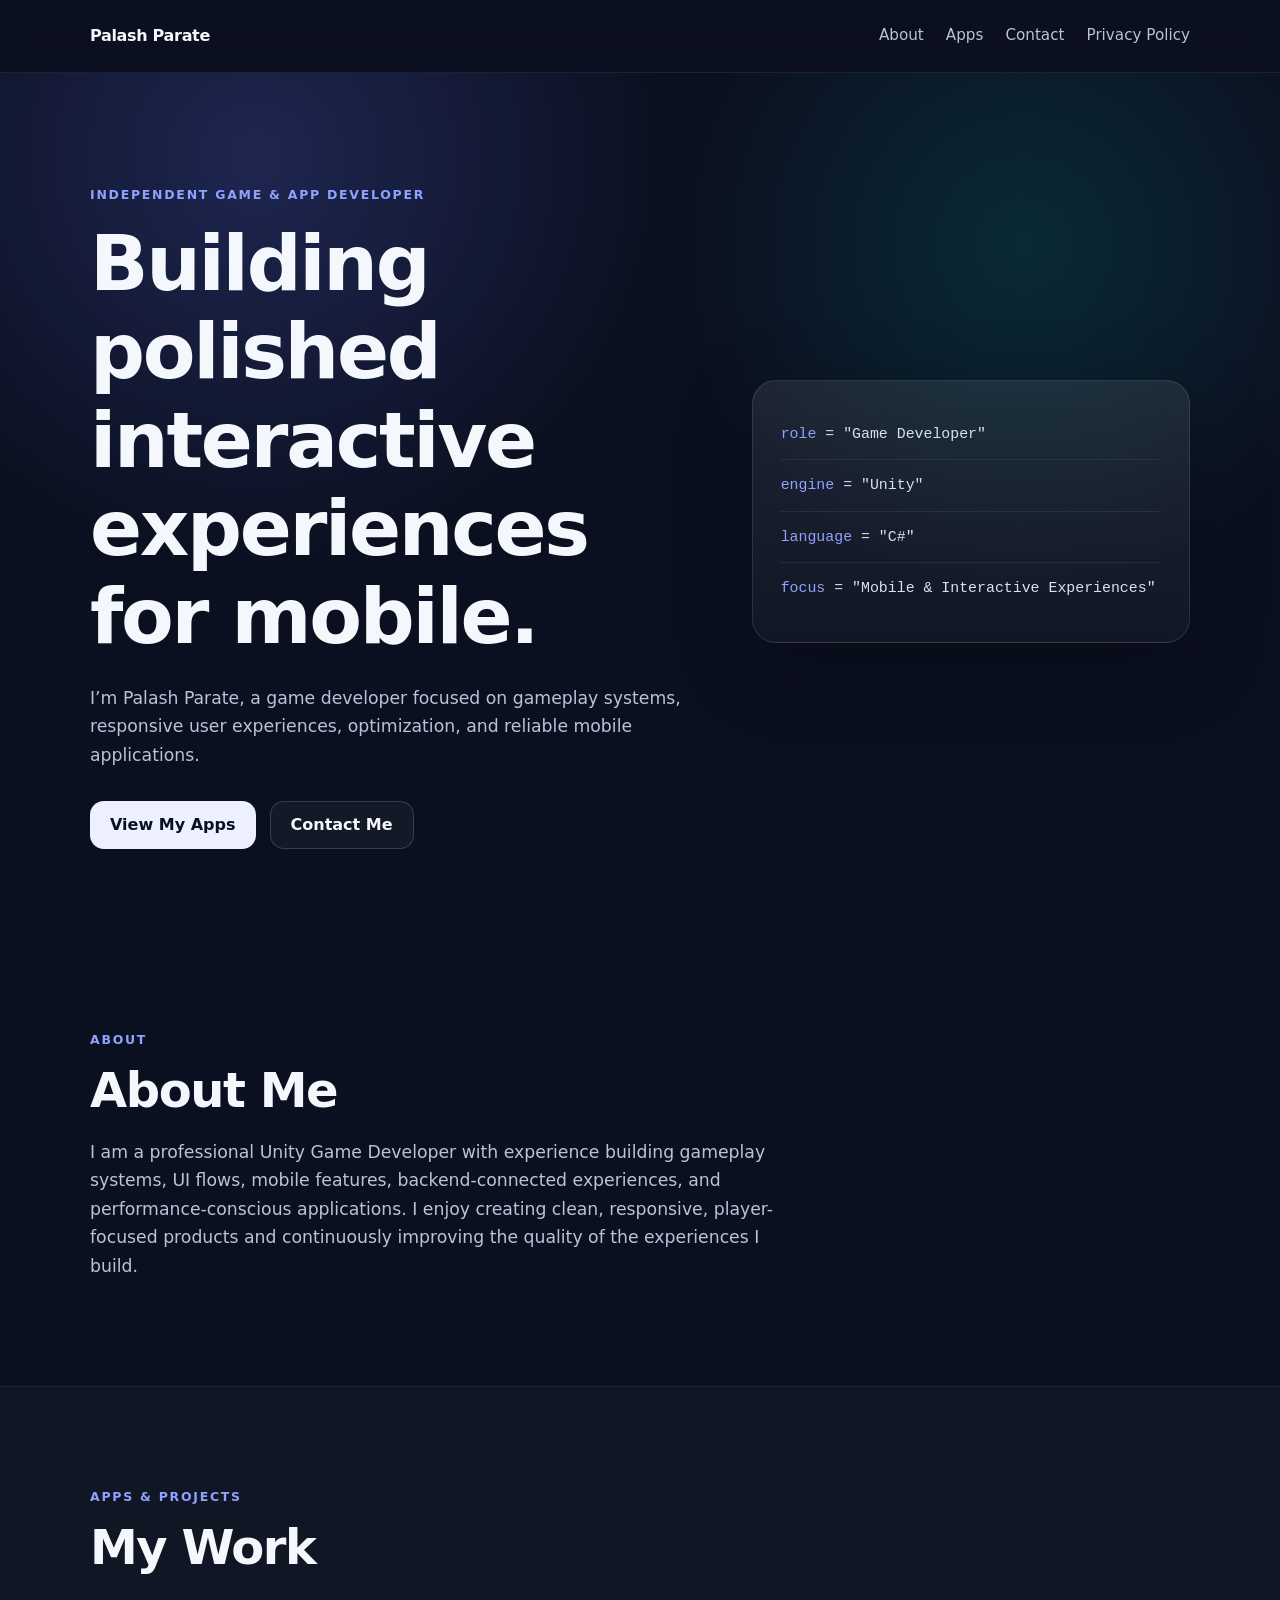
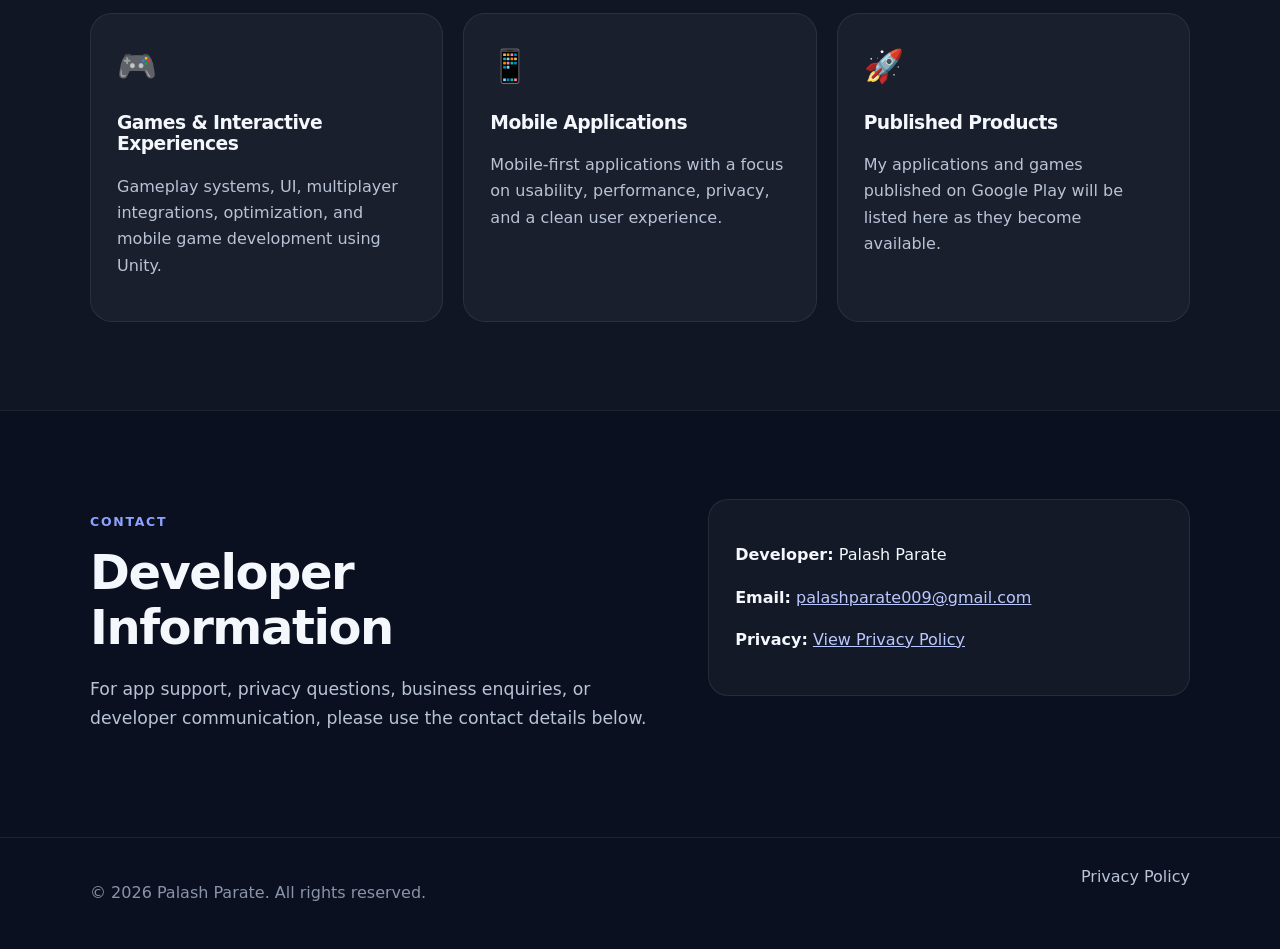
==== index.html @ cd2e8cdc "Update index.html" ====
<!DOCTYPE html>
<html lang="en">
<head>
  <meta charset="UTF-8" />
  <meta name="viewport" content="width=device-width, initial-scale=1.0" />

  <meta
    name="description"
    content="Palash Parate - Independent Game & App Developer."
  />

  <title>Palash Parate | Game & App Developer</title>

  <link rel="stylesheet" href="style.css" />
</head>

<body>

  <!-- =========================
       HEADER / NAVIGATION
  ========================== -->
  <header class="site-header">
    <div class="container nav-wrap">

      <a class="brand" href="#home">Palash Parate</a>

      <nav class="nav">
        <a href="#about">About</a>
        <a href="#apps">Apps</a>
        <a href="#contact">Contact</a>
        <a href="privacy-policy.html">Privacy Policy</a>
      </nav>

    </div>
  </header>


  <main>

    <!-- =========================
         HERO SECTION
    ========================== -->
    <section id="home" class="hero">
      <div class="container hero-grid">

        <div>

          <p class="eyebrow">
            INDEPENDENT GAME & APP DEVELOPER
          </p>

          <h1>
            Building polished interactive experiences for mobile.
          </h1>

          <p class="hero-copy">
            I’m Palash Parate, a game developer focused on gameplay systems,
            responsive user experiences, optimization, and reliable mobile
            applications.
          </p>

          <div class="hero-actions">

            <a class="btn primary" href="#apps">
              View My Apps
            </a>

            <a class="btn secondary" href="#contact">
              Contact Me
            </a>

          </div>

        </div>


        <!-- Developer Information Card -->
        <div class="hero-card">

          <div class="code-line">
            <span>role</span> = "Game Developer"
          </div>

          <div class="code-line">
            <span>engine</span> = "Unity"
          </div>

          <div class="code-line">
            <span>language</span> = "C#"
          </div>

          <div class="code-line">
            <span>focus</span> = "Mobile & Interactive Experiences"
          </div>

        </div>

      </div>
    </section>


    <!-- =========================
         ABOUT SECTION
    ========================== -->
    <section id="about" class="section">

      <div class="container">

        <p class="section-label">
          ABOUT
        </p>

        <h2>About Me</h2>

        <p class="section-copy">
          I am a professional Unity Game Developer with experience building
          gameplay systems, UI flows, mobile features, backend-connected
          experiences, and performance-conscious applications.
          I enjoy creating clean, responsive, player-focused products
          and continuously improving the quality of the experiences I build.
        </p>

      </div>

    </section>


    <!-- =========================
         APPS & PROJECTS SECTION
    ========================== -->
    <section id="apps" class="section alt">

      <div class="container">

        <p class="section-label">
          APPS & PROJECTS
        </p>

        <h2>My Work</h2>


        <div class="cards">

          <!-- Game Development -->
          <article class="card">

            <div class="app-icon">🎮</div>

            <h3>
              Games & Interactive Experiences
            </h3>

            <p>
              Gameplay systems, UI, multiplayer integrations,
              optimization, and mobile game development using Unity.
            </p>

          </article>


          <!-- Mobile Apps -->
          <article class="card">

            <div class="app-icon">📱</div>

            <h3>
              Mobile Applications
            </h3>

            <p>
              Mobile-first applications with a focus on usability,
              performance, privacy, and a clean user experience.
            </p>

          </article>


          <!-- Published Products -->
          <article class="card">

            <div class="app-icon">🚀</div>

            <h3>
              Published Products
            </h3>

            <p>
              My applications and games published on Google Play
              will be listed here as they become available.
            </p>

          </article>

        </div>

      </div>

    </section>


    <!-- =========================
         CONTACT SECTION
    ========================== -->
    <section id="contact" class="section">

      <div class="container contact-box">

        <div>

          <p class="section-label">
            CONTACT
          </p>

          <h2>
            Developer Information
          </h2>

          <p class="section-copy">
            For app support, privacy questions, business enquiries,
            or developer communication, please use the contact
            details below.
          </p>

        </div>


        <div class="contact-details">

          <p>
            <strong>Developer:</strong>
            Palash Parate
          </p>

          <p>
            <strong>Email:</strong>
            <a href="mailto:palashparate009@gmail.com">
              palashparate009@gmail.com
            </a>
          </p>

          <p>
            <strong>Privacy:</strong>
            <a href="privacy-policy.html">
              View Privacy Policy
            </a>
          </p>

        </div>

      </div>

    </section>

  </main>


  <!-- =========================
       FOOTER
  ========================== -->
  <footer class="footer">

    <div class="container footer-wrap">

      <p>
        © 2026 Palash Parate. All rights reserved.
      </p>

      <a href="privacy-policy.html">
        Privacy Policy
      </a>

    </div>

  </footer>

</body>
</html>
---- style.css ----
* {
  box-sizing: border-box;
}

html {
  scroll-behavior: smooth;
}

body {
  margin: 0;
  font-family: Inter, ui-sans-serif, system-ui, -apple-system, BlinkMacSystemFont, "Segoe UI", sans-serif;
  background: #0b1020;
  color: #f4f7fb;
  line-height: 1.65;
}

a {
  color: inherit;
}

.container {
  width: min(1100px, calc(100% - 40px));
  margin: 0 auto;
}

.site-header {
  position: sticky;
  top: 0;
  z-index: 20;
  backdrop-filter: blur(14px);
  background: rgba(11, 16, 32, 0.82);
  border-bottom: 1px solid rgba(255,255,255,0.08);
}

.nav-wrap {
  min-height: 72px;
  display: flex;
  align-items: center;
  justify-content: space-between;
  gap: 24px;
}

.brand {
  font-weight: 800;
  text-decoration: none;
  letter-spacing: -0.02em;
}

.nav {
  display: flex;
  gap: 22px;
  flex-wrap: wrap;
}

.nav a {
  text-decoration: none;
  color: #b9c3d6;
  font-size: 0.95rem;
}

.nav a:hover {
  color: white;
}

.hero {
  padding: 100px 0 80px;
  background:
    radial-gradient(circle at 20% 10%, rgba(98, 116, 255, 0.22), transparent 32%),
    radial-gradient(circle at 80% 20%, rgba(0, 214, 201, 0.13), transparent 28%);
}

.hero-grid {
  display: grid;
  grid-template-columns: 1.4fr 1fr;
  gap: 48px;
  align-items: center;
}

.eyebrow,
.section-label {
  color: #8ea2ff;
  font-size: 0.78rem;
  font-weight: 800;
  letter-spacing: 0.14em;
}

h1, h2, h3 {
  line-height: 1.15;
  letter-spacing: -0.03em;
}

h1 {
  font-size: clamp(2.6rem, 6vw, 5.3rem);
  margin: 14px 0 22px;
  max-width: 900px;
}

h2 {
  font-size: clamp(2rem, 4vw, 3rem);
  margin: 10px 0 20px;
}

.hero-copy,
.section-copy {
  color: #b9c3d6;
  font-size: 1.08rem;
  max-width: 720px;
}

.hero-actions {
  display: flex;
  gap: 14px;
  margin-top: 32px;
  flex-wrap: wrap;
}

.btn {
  display: inline-flex;
  align-items: center;
  justify-content: center;
  min-height: 48px;
  padding: 0 20px;
  border-radius: 14px;
  text-decoration: none;
  font-weight: 700;
}

.primary {
  background: #edf1ff;
  color: #0b1020;
}

.secondary {
  border: 1px solid rgba(255,255,255,0.16);
  background: rgba(255,255,255,0.04);
}

.hero-card {
  padding: 28px;
  border-radius: 24px;
  background: linear-gradient(180deg, rgba(255,255,255,0.08), rgba(255,255,255,0.03));
  border: 1px solid rgba(255,255,255,0.11);
  box-shadow: 0 24px 80px rgba(0,0,0,0.26);
}

.code-line {
  padding: 13px 0;
  color: #d8e0ef;
  border-bottom: 1px solid rgba(255,255,255,0.07);
  font-family: "SFMono-Regular", Consolas, monospace;
  font-size: 0.93rem;
}

.code-line:last-child {
  border-bottom: 0;
}

.code-line span {
  color: #8ea2ff;
}

.section {
  padding: 88px 0;
}

.alt {
  background: rgba(255,255,255,0.025);
  border-top: 1px solid rgba(255,255,255,0.06);
  border-bottom: 1px solid rgba(255,255,255,0.06);
}

.cards {
  margin-top: 38px;
  display: grid;
  grid-template-columns: repeat(3, 1fr);
  gap: 20px;
}

.card {
  padding: 26px;
  border-radius: 22px;
  background: rgba(255,255,255,0.04);
  border: 1px solid rgba(255,255,255,0.08);
}

.card p {
  color: #b9c3d6;
}

.app-icon {
  font-size: 2rem;
}

.contact-box {
  display: grid;
  grid-template-columns: 1.2fr 1fr;
  gap: 40px;
  align-items: start;
}

.contact-details {
  padding: 26px;
  background: rgba(255,255,255,0.04);
  border: 1px solid rgba(255,255,255,0.08);
  border-radius: 20px;
}

.contact-details a,
.policy-card a {
  color: #b9c8ff;
}

.footer {
  border-top: 1px solid rgba(255,255,255,0.08);
  padding: 26px 0;
  color: #8994a8;
}

.footer-wrap {
  display: flex;
  justify-content: space-between;
  gap: 20px;
  flex-wrap: wrap;
}

.footer a {
  color: #b9c3d6;
  text-decoration: none;
}

.policy-main {
  padding: 72px 0;
}

.policy-card {
  max-width: 860px;
  padding: 42px;
  background: rgba(255,255,255,0.035);
  border: 1px solid rgba(255,255,255,0.08);
  border-radius: 24px;
}

.policy-card h1 {
  font-size: clamp(2.4rem, 5vw, 4rem);
}

.policy-card h2 {
  margin-top: 34px;
  font-size: 1.45rem;
}

.policy-card p {
  color: #c0c9d8;
}

.muted {
  color: #8994a8 !important;
}

.policy-actions {
  margin-top: 34px;
}

@media (max-width: 800px) {
  .nav-wrap,
  .contact-box {
    display: block;
  }

  .brand {
    display: block;
    padding-top: 18px;
  }

  .nav {
    padding: 14px 0 18px;
    gap: 14px;
  }

  .hero {
    padding-top: 70px;
  }

  .hero-grid,
  .cards {
    grid-template-columns: 1fr;
  }

  h1 {
    font-size: 2.75rem;
  }

  .hero-card {
    margin-top: 10px;
  }

  .contact-details {
    margin-top: 24px;
  }

  .policy-card {
    padding: 26px;
  }
}
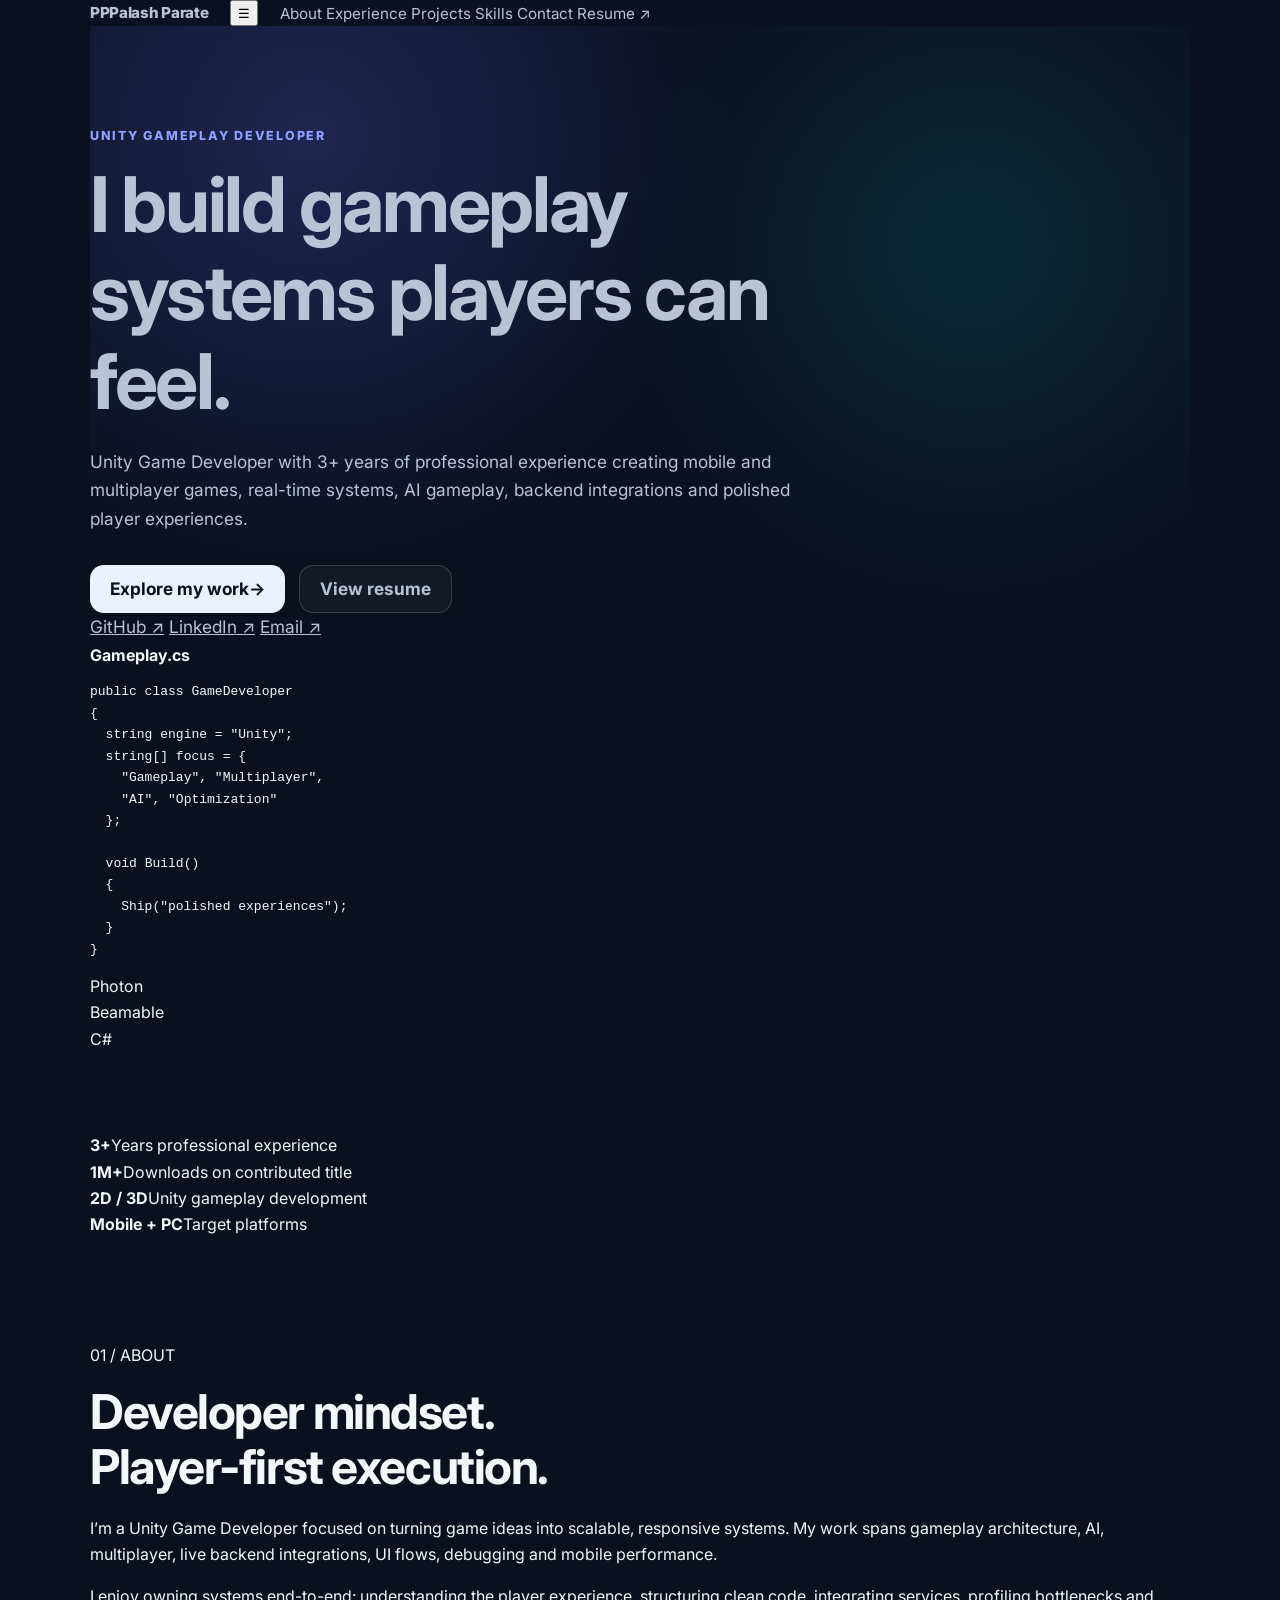
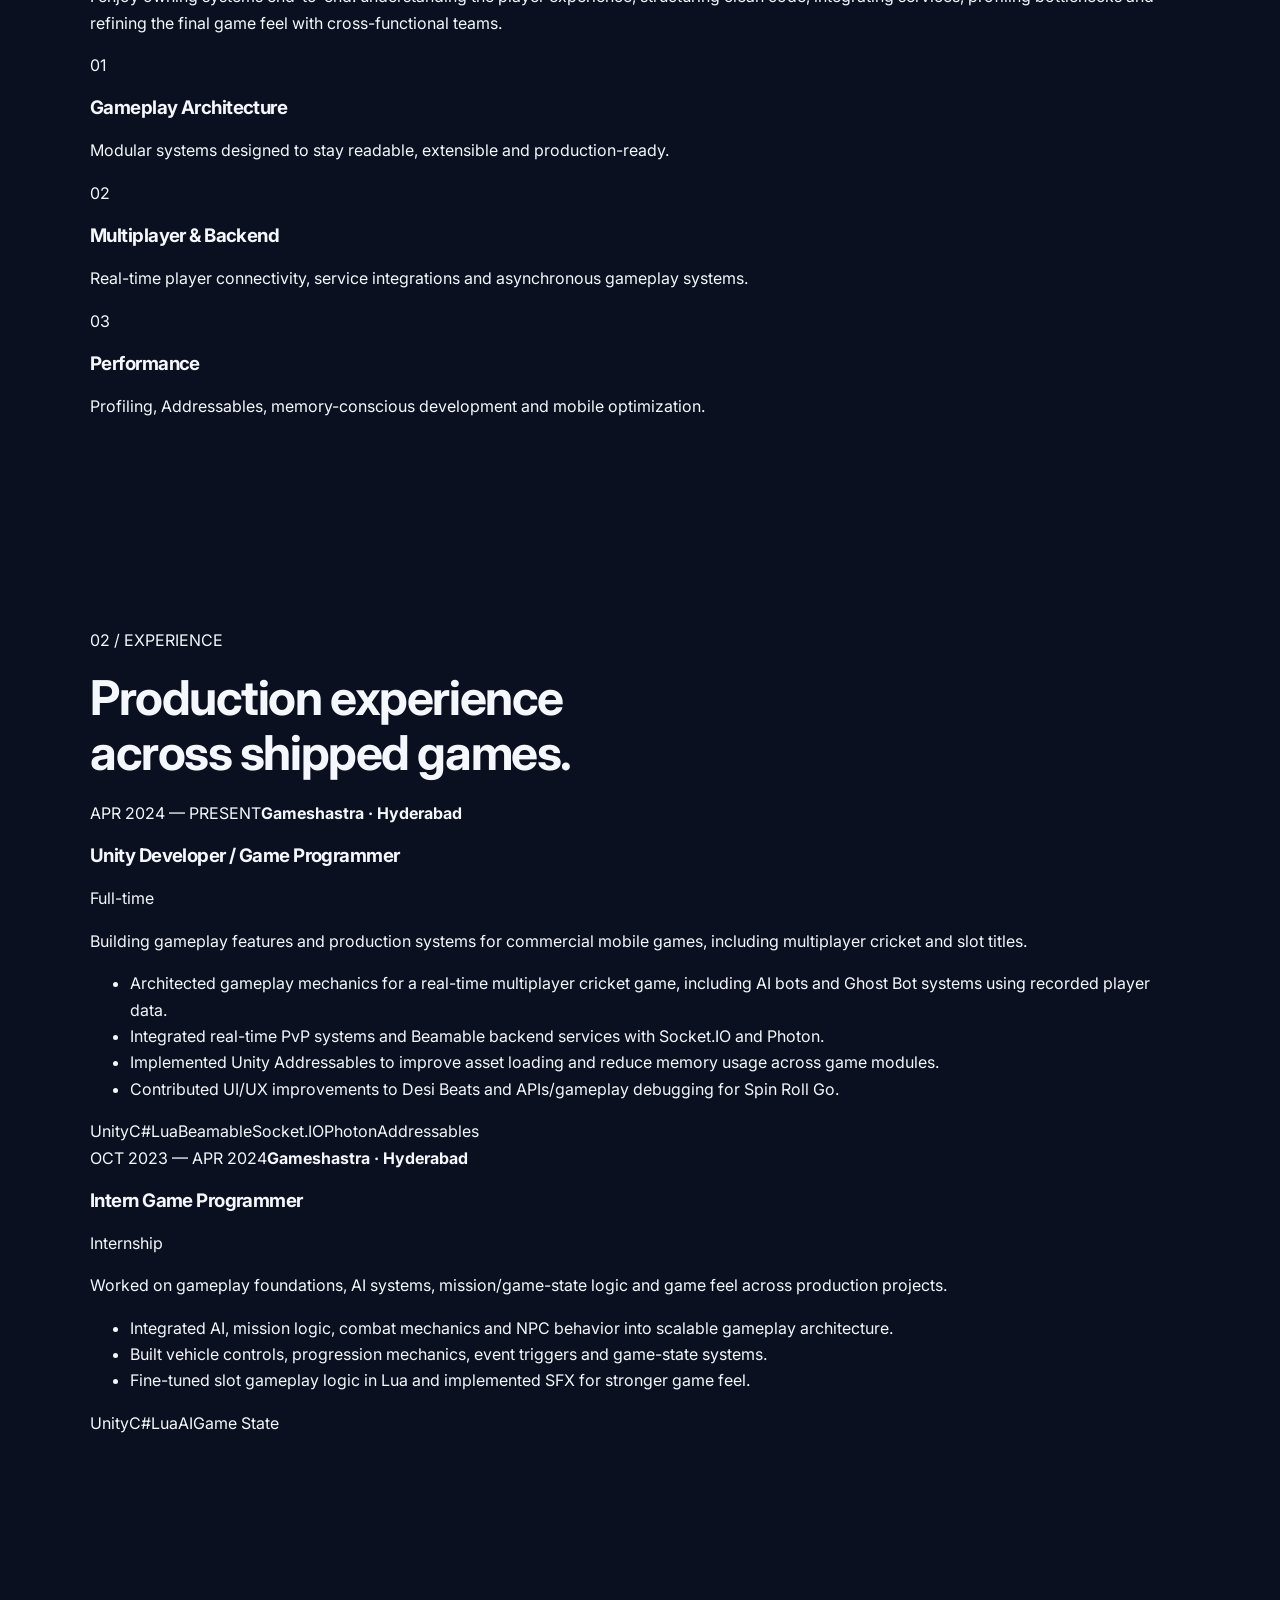
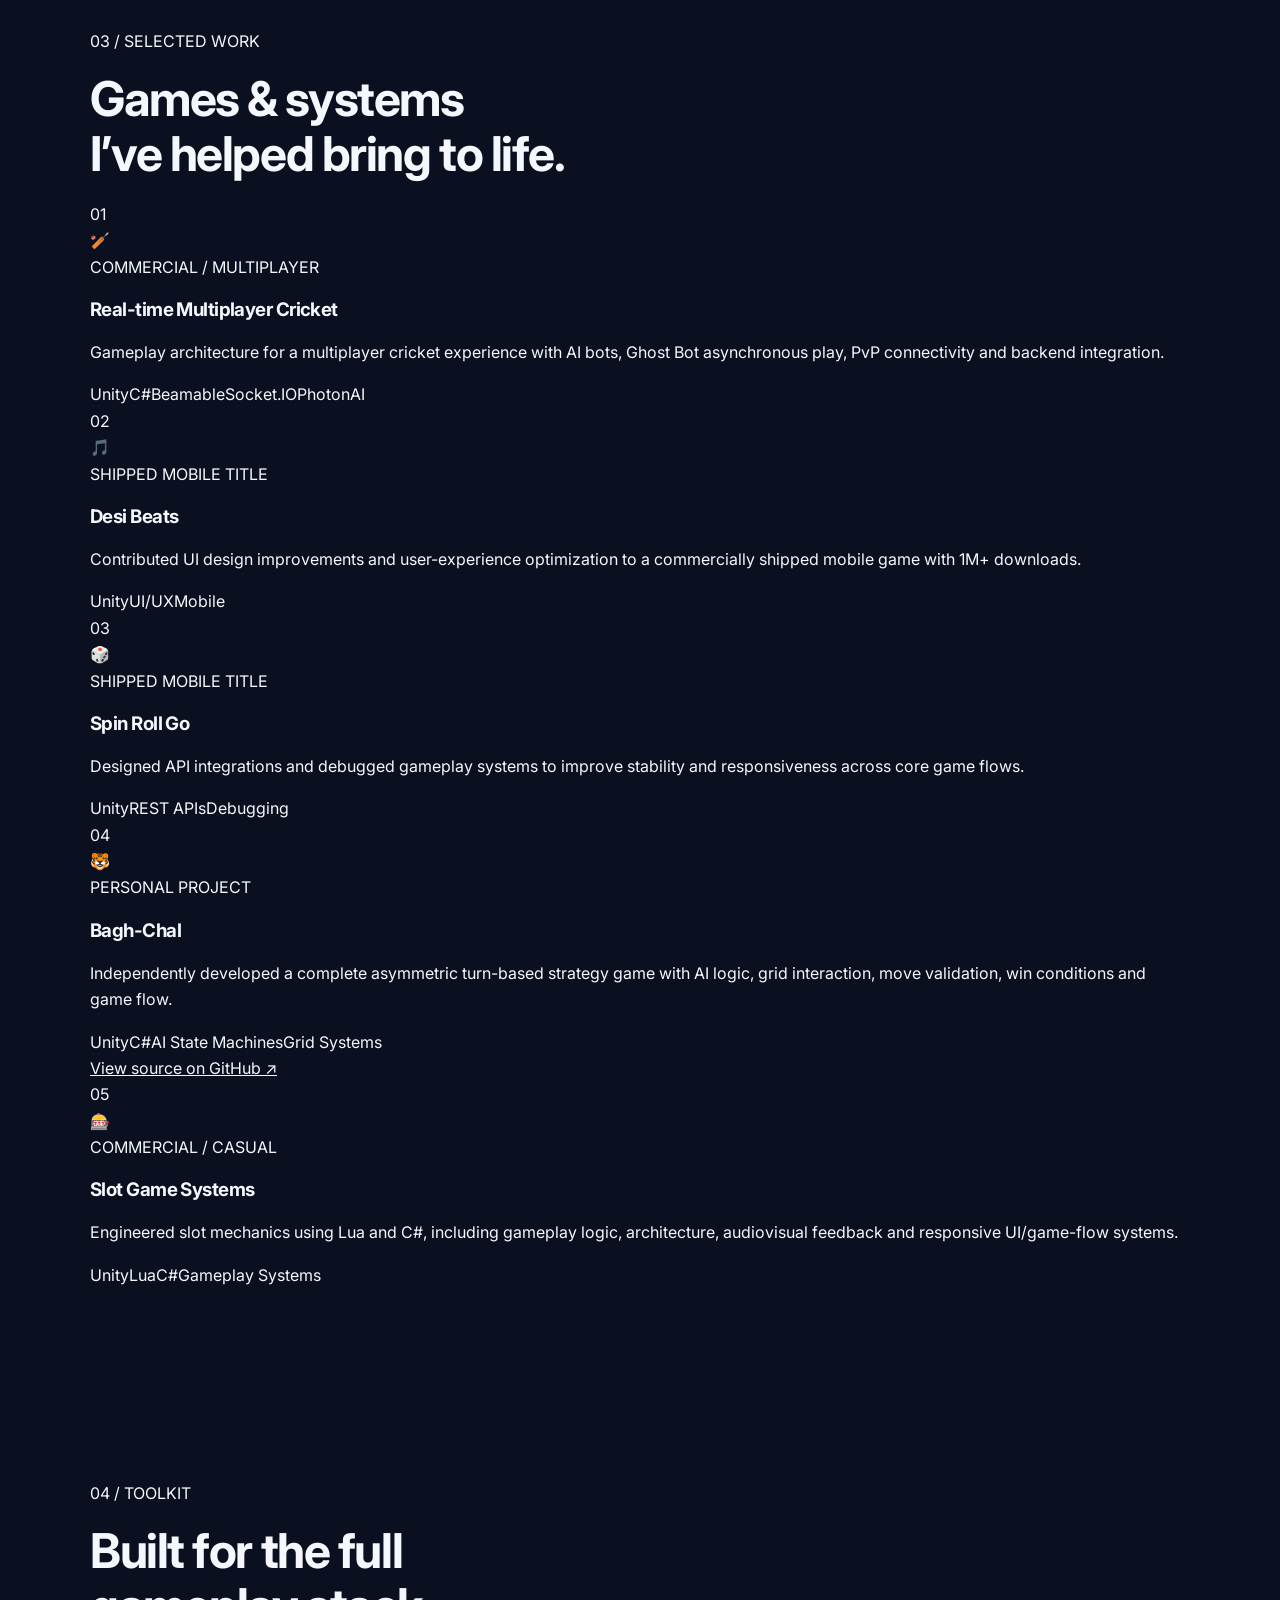
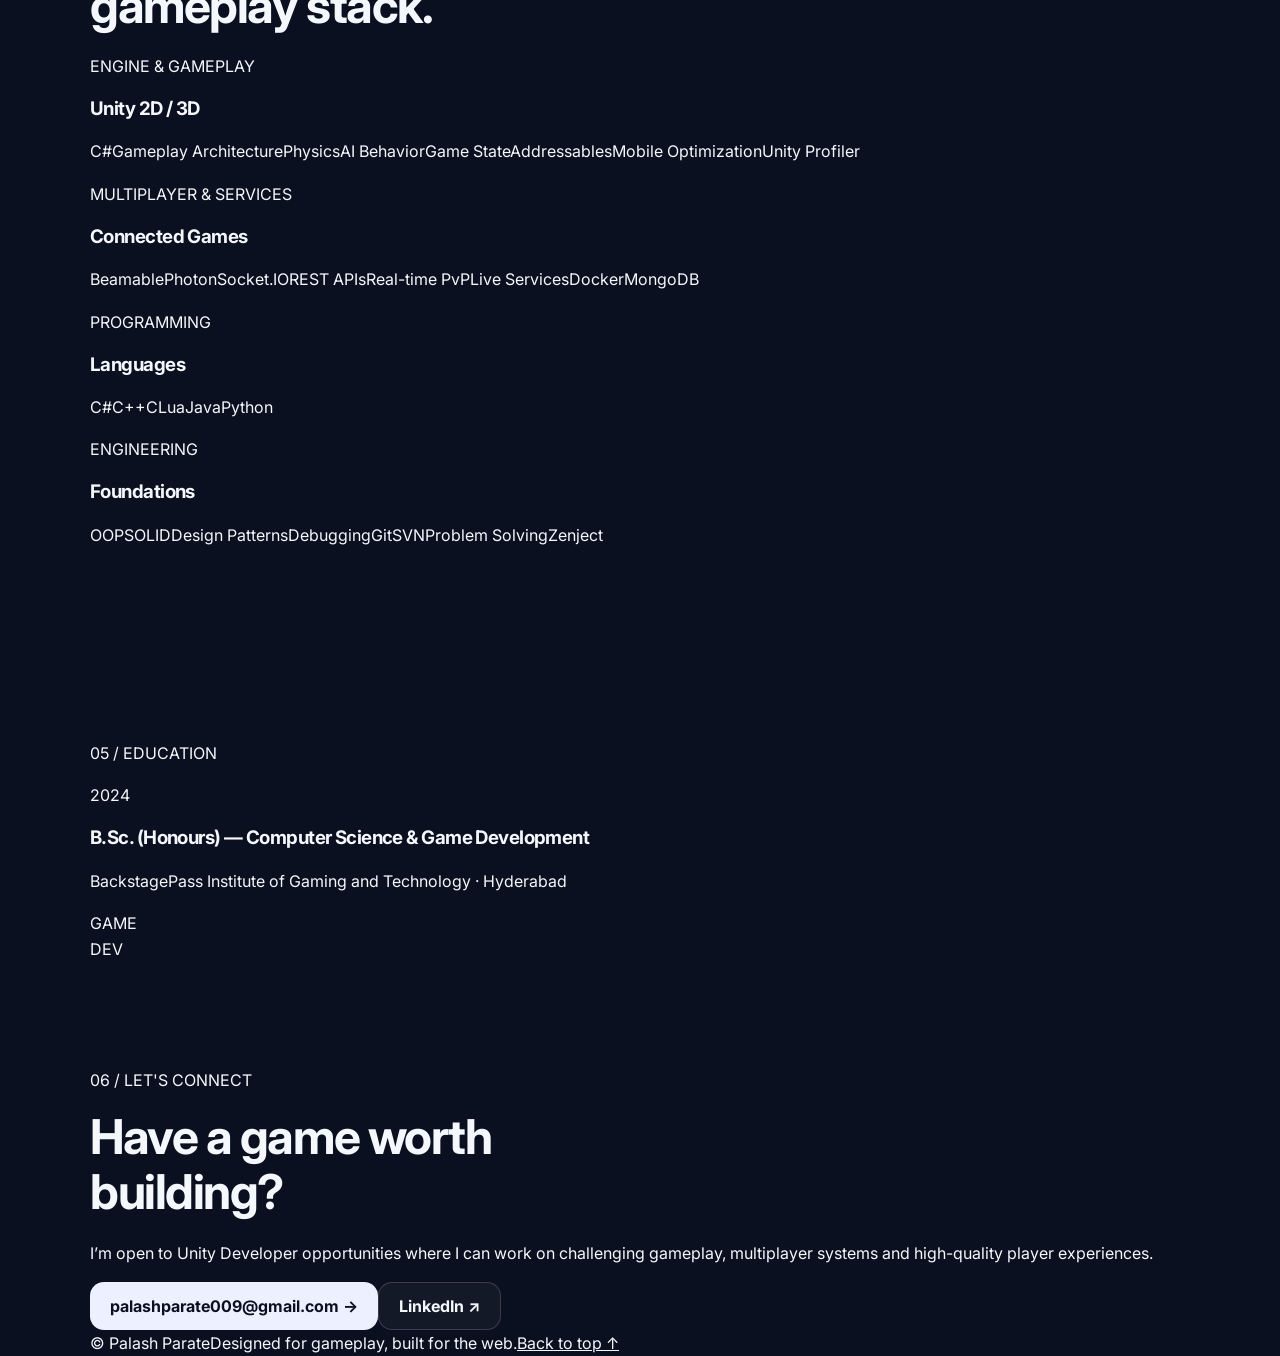
==== commit e8df81e1: "Update index.html" ====
--- a/index.html
+++ b/index.html
@@ -3,275 +3,184 @@
 <head>
   <meta charset="UTF-8" />
   <meta name="viewport" content="width=device-width, initial-scale=1.0" />
-
-  <meta
-    name="description"
-    content="Palash Parate - Independent Game & App Developer."
-  />
-
-  <title>Palash Parate | Game & App Developer</title>
-
+  <meta name="description" content="Palash Parate — Unity Game Developer specializing in gameplay systems, multiplayer, AI, backend integrations and mobile optimization." />
+  <meta name="theme-color" content="#07111f" />
+  <title>Palash Parate | Unity Game Developer</title>
+  <link rel="preconnect" href="https://fonts.googleapis.com">
+  <link rel="preconnect" href="https://fonts.gstatic.com" crossorigin>
+  <link href="https://fonts.googleapis.com/css2?family=Inter:wght@400;500;600;700;800&family=Space+Grotesk:wght@500;600;700&display=swap" rel="stylesheet">
   <link rel="stylesheet" href="style.css" />
 </head>
-
 <body>
-
-  <!-- =========================
-       HEADER / NAVIGATION
-  ========================== -->
-  <header class="site-header">
-    <div class="container nav-wrap">
-
-      <a class="brand" href="#home">Palash Parate</a>
-
-      <nav class="nav">
+  <div class="noise"></div>
+  <header class="nav-shell">
+    <nav class="nav container">
+      <a class="brand" href="#home"><span class="brand-mark">PP</span><span>Palash Parate</span></a>
+      <button class="menu-btn" aria-label="Open navigation" aria-expanded="false">☰</button>
+      <div class="nav-links">
         <a href="#about">About</a>
-        <a href="#apps">Apps</a>
+        <a href="#experience">Experience</a>
+        <a href="#projects">Projects</a>
+        <a href="#skills">Skills</a>
         <a href="#contact">Contact</a>
-        <a href="privacy-policy.html">Privacy Policy</a>
-      </nav>
-
-    </div>
+        <a class="nav-cta" href="assets/Palash-Parate-Resume.pdf" target="_blank" rel="noreferrer">Resume ↗</a>
+      </div>
+    </nav>
   </header>
 
+  <main>
+    <section class="hero container" id="home">
+      <div class="hero-copy reveal">
+        <div class="eyebrow"><span class="dot"></span> UNITY GAMEPLAY DEVELOPER</div>
+        <h1>I build <span>gameplay systems</span> players can feel.</h1>
+        <p class="hero-text">Unity Game Developer with 3+ years of professional experience creating mobile and multiplayer games, real-time systems, AI gameplay, backend integrations and polished player experiences.</p>
+        <div class="hero-actions">
+          <a class="btn primary" href="#projects">Explore my work <span>→</span></a>
+          <a class="btn secondary" href="assets/Palash-Parate-Resume.pdf" target="_blank" rel="noreferrer">View resume</a>
+        </div>
+        <div class="social-row">
+          <a href="https://github.com/palashparate009" target="_blank" rel="noreferrer">GitHub ↗</a>
+          <a href="https://www.linkedin.com/in/palash-parate" target="_blank" rel="noreferrer">LinkedIn ↗</a>
+          <a href="mailto:palashparate009@gmail.com">Email ↗</a>
+        </div>
+      </div>
 
-  <main>
+      <div class="hero-visual reveal delay-1" aria-hidden="true">
+        <div class="orb orb-a"></div><div class="orb orb-b"></div>
+        <div class="engine-card">
+          <div class="window-bar"><span></span><span></span><span></span><b>Gameplay.cs</b></div>
+          <pre><code><span class="c-purple">public class</span> <span class="c-blue">GameDeveloper</span>
+{
+  <span class="c-purple">string</span> engine = <span class="c-green">"Unity"</span>;
+  <span class="c-purple">string</span>[] focus = {
+    <span class="c-green">"Gameplay"</span>, <span class="c-green">"Multiplayer"</span>,
+    <span class="c-green">"AI"</span>, <span class="c-green">"Optimization"</span>
+  };
 
-    <!-- =========================
-         HERO SECTION
-    ========================== -->
-    <section id="home" class="hero">
-      <div class="container hero-grid">
-
-        <div>
-
-          <p class="eyebrow">
-            INDEPENDENT GAME & APP DEVELOPER
-          </p>
-
-          <h1>
-            Building polished interactive experiences for mobile.
-          </h1>
-
-          <p class="hero-copy">
-            I’m Palash Parate, a game developer focused on gameplay systems,
-            responsive user experiences, optimization, and reliable mobile
-            applications.
-          </p>
-
-          <div class="hero-actions">
-
-            <a class="btn primary" href="#apps">
-              View My Apps
-            </a>
-
-            <a class="btn secondary" href="#contact">
-              Contact Me
-            </a>
-
-          </div>
-
+  <span class="c-blue">void</span> Build()
+  {
+    Ship(<span class="c-green">"polished experiences"</span>);
+  }
+}</code></pre>
         </div>
-
-
-        <!-- Developer Information Card -->
-        <div class="hero-card">
-
-          <div class="code-line">
-            <span>role</span> = "Game Developer"
-          </div>
-
-          <div class="code-line">
-            <span>engine</span> = "Unity"
-          </div>
-
-          <div class="code-line">
-            <span>language</span> = "C#"
-          </div>
-
-          <div class="code-line">
-            <span>focus</span> = "Mobile & Interactive Experiences"
-          </div>
-
-        </div>
-
+        <div class="floating-tag tag-one">Photon</div>
+        <div class="floating-tag tag-two">Beamable</div>
+        <div class="floating-tag tag-three">C#</div>
       </div>
     </section>
 
-
-    <!-- =========================
-         ABOUT SECTION
-    ========================== -->
-    <section id="about" class="section">
-
-      <div class="container">
-
-        <p class="section-label">
-          ABOUT
-        </p>
-
-        <h2>About Me</h2>
-
-        <p class="section-copy">
-          I am a professional Unity Game Developer with experience building
-          gameplay systems, UI flows, mobile features, backend-connected
-          experiences, and performance-conscious applications.
-          I enjoy creating clean, responsive, player-focused products
-          and continuously improving the quality of the experiences I build.
-        </p>
-
-      </div>
-
+    <section class="metrics container reveal">
+      <div><strong>3+</strong><span>Years professional experience</span></div>
+      <div><strong>1M+</strong><span>Downloads on contributed title</span></div>
+      <div><strong>2D / 3D</strong><span>Unity gameplay development</span></div>
+      <div><strong>Mobile + PC</strong><span>Target platforms</span></div>
     </section>
 
-
-    <!-- =========================
-         APPS & PROJECTS SECTION
-    ========================== -->
-    <section id="apps" class="section alt">
-
-      <div class="container">
-
-        <p class="section-label">
-          APPS & PROJECTS
-        </p>
-
-        <h2>My Work</h2>
-
-
-        <div class="cards">
-
-          <!-- Game Development -->
-          <article class="card">
-
-            <div class="app-icon">🎮</div>
-
-            <h3>
-              Games & Interactive Experiences
-            </h3>
-
-            <p>
-              Gameplay systems, UI, multiplayer integrations,
-              optimization, and mobile game development using Unity.
-            </p>
-
-          </article>
-
-
-          <!-- Mobile Apps -->
-          <article class="card">
-
-            <div class="app-icon">📱</div>
-
-            <h3>
-              Mobile Applications
-            </h3>
-
-            <p>
-              Mobile-first applications with a focus on usability,
-              performance, privacy, and a clean user experience.
-            </p>
-
-          </article>
-
-
-          <!-- Published Products -->
-          <article class="card">
-
-            <div class="app-icon">🚀</div>
-
-            <h3>
-              Published Products
-            </h3>
-
-            <p>
-              My applications and games published on Google Play
-              will be listed here as they become available.
-            </p>
-
-          </article>
-
+    <section class="section container" id="about">
+      <div class="section-head reveal"><p class="kicker">01 / ABOUT</p><h2>Developer mindset.<br><span>Player-first execution.</span></h2></div>
+      <div class="about-grid">
+        <div class="about-copy reveal">
+          <p>I’m a Unity Game Developer focused on turning game ideas into scalable, responsive systems. My work spans gameplay architecture, AI, multiplayer, live backend integrations, UI flows, debugging and mobile performance.</p>
+          <p>I enjoy owning systems end-to-end: understanding the player experience, structuring clean code, integrating services, profiling bottlenecks and refining the final game feel with cross-functional teams.</p>
         </div>
-
+        <div class="principles reveal delay-1">
+          <article><span>01</span><div><h3>Gameplay Architecture</h3><p>Modular systems designed to stay readable, extensible and production-ready.</p></div></article>
+          <article><span>02</span><div><h3>Multiplayer & Backend</h3><p>Real-time player connectivity, service integrations and asynchronous gameplay systems.</p></div></article>
+          <article><span>03</span><div><h3>Performance</h3><p>Profiling, Addressables, memory-conscious development and mobile optimization.</p></div></article>
+        </div>
       </div>
-
     </section>
 
-
-    <!-- =========================
-         CONTACT SECTION
-    ========================== -->
-    <section id="contact" class="section">
-
-      <div class="container contact-box">
-
-        <div>
-
-          <p class="section-label">
-            CONTACT
-          </p>
-
-          <h2>
-            Developer Information
-          </h2>
-
-          <p class="section-copy">
-            For app support, privacy questions, business enquiries,
-            or developer communication, please use the contact
-            details below.
-          </p>
-
+    <section class="section experience-bg" id="experience">
+      <div class="container">
+        <div class="section-head reveal"><p class="kicker">02 / EXPERIENCE</p><h2>Production experience<br><span>across shipped games.</span></h2></div>
+        <div class="timeline">
+          <article class="timeline-item reveal">
+            <div class="time-meta"><span>APR 2024 — PRESENT</span><b>Gameshastra · Hyderabad</b></div>
+            <div class="time-content">
+              <div class="role-line"><h3>Unity Developer / Game Programmer</h3><span>Full-time</span></div>
+              <p>Building gameplay features and production systems for commercial mobile games, including multiplayer cricket and slot titles.</p>
+              <ul>
+                <li>Architected gameplay mechanics for a real-time multiplayer cricket game, including AI bots and Ghost Bot systems using recorded player data.</li>
+                <li>Integrated real-time PvP systems and Beamable backend services with Socket.IO and Photon.</li>
+                <li>Implemented Unity Addressables to improve asset loading and reduce memory usage across game modules.</li>
+                <li>Contributed UI/UX improvements to Desi Beats and APIs/gameplay debugging for Spin Roll Go.</li>
+              </ul>
+              <div class="chips"><span>Unity</span><span>C#</span><span>Lua</span><span>Beamable</span><span>Socket.IO</span><span>Photon</span><span>Addressables</span></div>
+            </div>
+          </article>
+          <article class="timeline-item reveal">
+            <div class="time-meta"><span>OCT 2023 — APR 2024</span><b>Gameshastra · Hyderabad</b></div>
+            <div class="time-content">
+              <div class="role-line"><h3>Intern Game Programmer</h3><span>Internship</span></div>
+              <p>Worked on gameplay foundations, AI systems, mission/game-state logic and game feel across production projects.</p>
+              <ul>
+                <li>Integrated AI, mission logic, combat mechanics and NPC behavior into scalable gameplay architecture.</li>
+                <li>Built vehicle controls, progression mechanics, event triggers and game-state systems.</li>
+                <li>Fine-tuned slot gameplay logic in Lua and implemented SFX for stronger game feel.</li>
+              </ul>
+              <div class="chips"><span>Unity</span><span>C#</span><span>Lua</span><span>AI</span><span>Game State</span></div>
+            </div>
+          </article>
         </div>
-
-
-        <div class="contact-details">
-
-          <p>
-            <strong>Developer:</strong>
-            Palash Parate
-          </p>
-
-          <p>
-            <strong>Email:</strong>
-            <a href="mailto:palashparate009@gmail.com">
-              palashparate009@gmail.com
-            </a>
-          </p>
-
-          <p>
-            <strong>Privacy:</strong>
-            <a href="privacy-policy.html">
-              View Privacy Policy
-            </a>
-          </p>
-
-        </div>
-
       </div>
-
     </section>
 
+    <section class="section container" id="projects">
+      <div class="section-head reveal"><p class="kicker">03 / SELECTED WORK</p><h2>Games & systems<br><span>I’ve helped bring to life.</span></h2></div>
+      <div class="project-grid">
+        <article class="project-card featured reveal">
+          <div class="project-index">01</div>
+          <div class="project-icon">🏏</div>
+          <div class="project-body"><span class="project-label">COMMERCIAL / MULTIPLAYER</span><h3>Real-time Multiplayer Cricket</h3><p>Gameplay architecture for a multiplayer cricket experience with AI bots, Ghost Bot asynchronous play, PvP connectivity and backend integration.</p><div class="chips"><span>Unity</span><span>C#</span><span>Beamable</span><span>Socket.IO</span><span>Photon</span><span>AI</span></div></div>
+        </article>
+        <article class="project-card reveal">
+          <div class="project-index">02</div><div class="project-icon">🎵</div>
+          <div class="project-body"><span class="project-label">SHIPPED MOBILE TITLE</span><h3>Desi Beats</h3><p>Contributed UI design improvements and user-experience optimization to a commercially shipped mobile game with 1M+ downloads.</p><div class="chips"><span>Unity</span><span>UI/UX</span><span>Mobile</span></div></div>
+        </article>
+        <article class="project-card reveal delay-1">
+          <div class="project-index">03</div><div class="project-icon">🎲</div>
+          <div class="project-body"><span class="project-label">SHIPPED MOBILE TITLE</span><h3>Spin Roll Go</h3><p>Designed API integrations and debugged gameplay systems to improve stability and responsiveness across core game flows.</p><div class="chips"><span>Unity</span><span>REST APIs</span><span>Debugging</span></div></div>
+        </article>
+        <article class="project-card reveal">
+          <div class="project-index">04</div><div class="project-icon">🐯</div>
+          <div class="project-body"><span class="project-label">PERSONAL PROJECT</span><h3>Bagh-Chal</h3><p>Independently developed a complete asymmetric turn-based strategy game with AI logic, grid interaction, move validation, win conditions and game flow.</p><div class="chips"><span>Unity</span><span>C#</span><span>AI State Machines</span><span>Grid Systems</span></div><a class="project-link" href="https://github.com/palashparate009/BagChal_Main" target="_blank" rel="noreferrer">View source on GitHub ↗</a></div>
+        </article>
+        <article class="project-card reveal delay-1">
+          <div class="project-index">05</div><div class="project-icon">🎰</div>
+          <div class="project-body"><span class="project-label">COMMERCIAL / CASUAL</span><h3>Slot Game Systems</h3><p>Engineered slot mechanics using Lua and C#, including gameplay logic, architecture, audiovisual feedback and responsive UI/game-flow systems.</p><div class="chips"><span>Unity</span><span>Lua</span><span>C#</span><span>Gameplay Systems</span></div></div>
+        </article>
+      </div>
+    </section>
+
+    <section class="section skills-section" id="skills">
+      <div class="container">
+        <div class="section-head reveal"><p class="kicker">04 / TOOLKIT</p><h2>Built for the full<br><span>gameplay stack.</span></h2></div>
+        <div class="skills-grid">
+          <article class="skill-panel reveal"><p>ENGINE & GAMEPLAY</p><h3>Unity 2D / 3D</h3><div class="skill-cloud"><span>C#</span><span>Gameplay Architecture</span><span>Physics</span><span>AI Behavior</span><span>Game State</span><span>Addressables</span><span>Mobile Optimization</span><span>Unity Profiler</span></div></article>
+          <article class="skill-panel reveal delay-1"><p>MULTIPLAYER & SERVICES</p><h3>Connected Games</h3><div class="skill-cloud"><span>Beamable</span><span>Photon</span><span>Socket.IO</span><span>REST APIs</span><span>Real-time PvP</span><span>Live Services</span><span>Docker</span><span>MongoDB</span></div></article>
+          <article class="skill-panel reveal"><p>PROGRAMMING</p><h3>Languages</h3><div class="skill-cloud"><span>C#</span><span>C++</span><span>C</span><span>Lua</span><span>Java</span><span>Python</span></div></article>
+          <article class="skill-panel reveal delay-1"><p>ENGINEERING</p><h3>Foundations</h3><div class="skill-cloud"><span>OOP</span><span>SOLID</span><span>Design Patterns</span><span>Debugging</span><span>Git</span><span>SVN</span><span>Problem Solving</span><span>Zenject</span></div></article>
+        </div>
+      </div>
+    </section>
+
+    <section class="section container education">
+      <div class="section-head reveal"><p class="kicker">05 / EDUCATION</p></div>
+      <div class="education-card reveal"><div><span>2024</span><h3>B.Sc. (Honours) — Computer Science & Game Development</h3><p>BackstagePass Institute of Gaming and Technology · Hyderabad</p></div><div class="edu-badge">GAME<br>DEV</div></div>
+    </section>
+
+    <section class="contact-section" id="contact">
+      <div class="container contact-inner reveal">
+        <p class="kicker">06 / LET'S CONNECT</p>
+        <h2>Have a game worth<br><span>building?</span></h2>
+        <p>I’m open to Unity Developer opportunities where I can work on challenging gameplay, multiplayer systems and high-quality player experiences.</p>
+        <div class="contact-actions"><a class="btn primary" href="mailto:palashparate009@gmail.com">palashparate009@gmail.com →</a><a class="btn secondary" href="https://www.linkedin.com/in/palash-parate" target="_blank" rel="noreferrer">LinkedIn ↗</a></div>
+      </div>
+    </section>
   </main>
 
-
-  <!-- =========================
-       FOOTER
-  ========================== -->
-  <footer class="footer">
-
-    <div class="container footer-wrap">
-
-      <p>
-        © 2026 Palash Parate. All rights reserved.
-      </p>
-
-      <a href="privacy-policy.html">
-        Privacy Policy
-      </a>
-
-    </div>
-
-  </footer>
-
+  <footer><div class="container footer-inner"><span>© <span id="year"></span> Palash Parate</span><span>Designed for gameplay, built for the web.</span><a href="#home">Back to top ↑</a></div></footer>
+  <script src="script.js"></script>
 </body>
 </html>
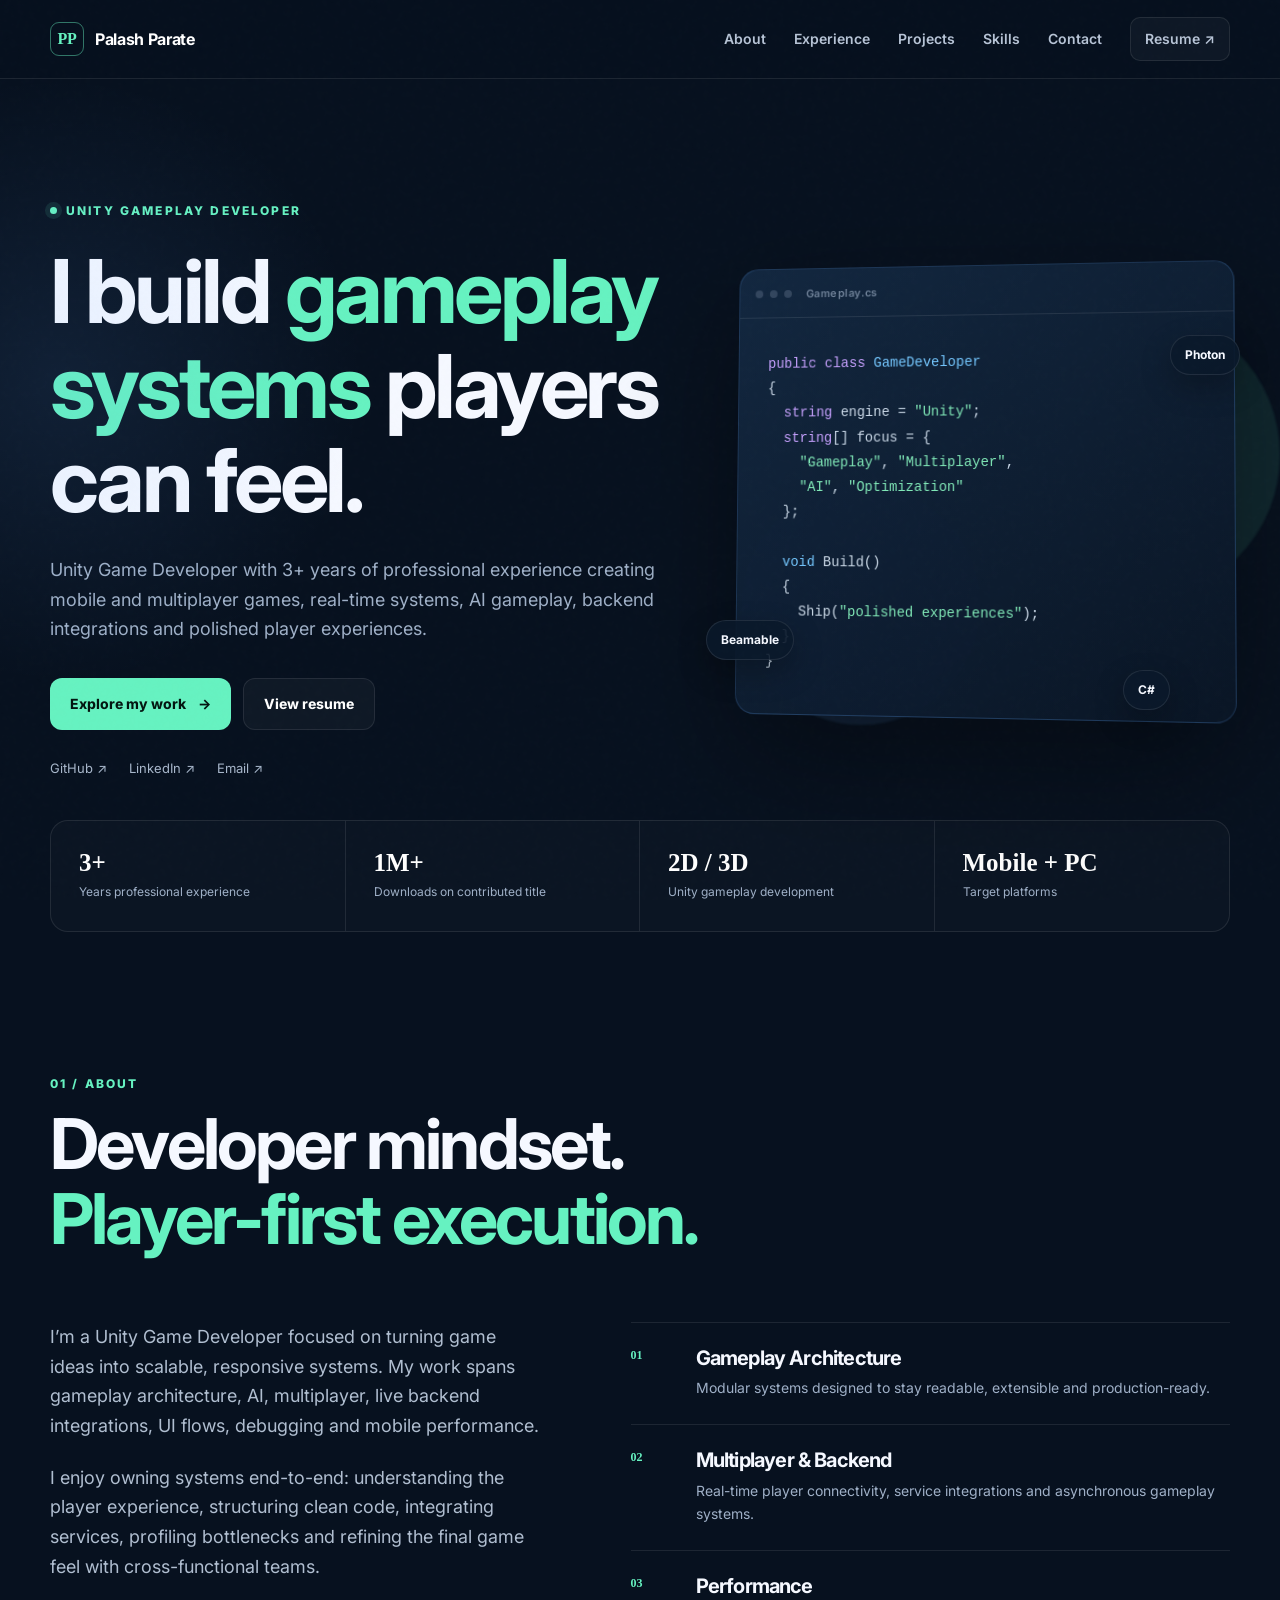
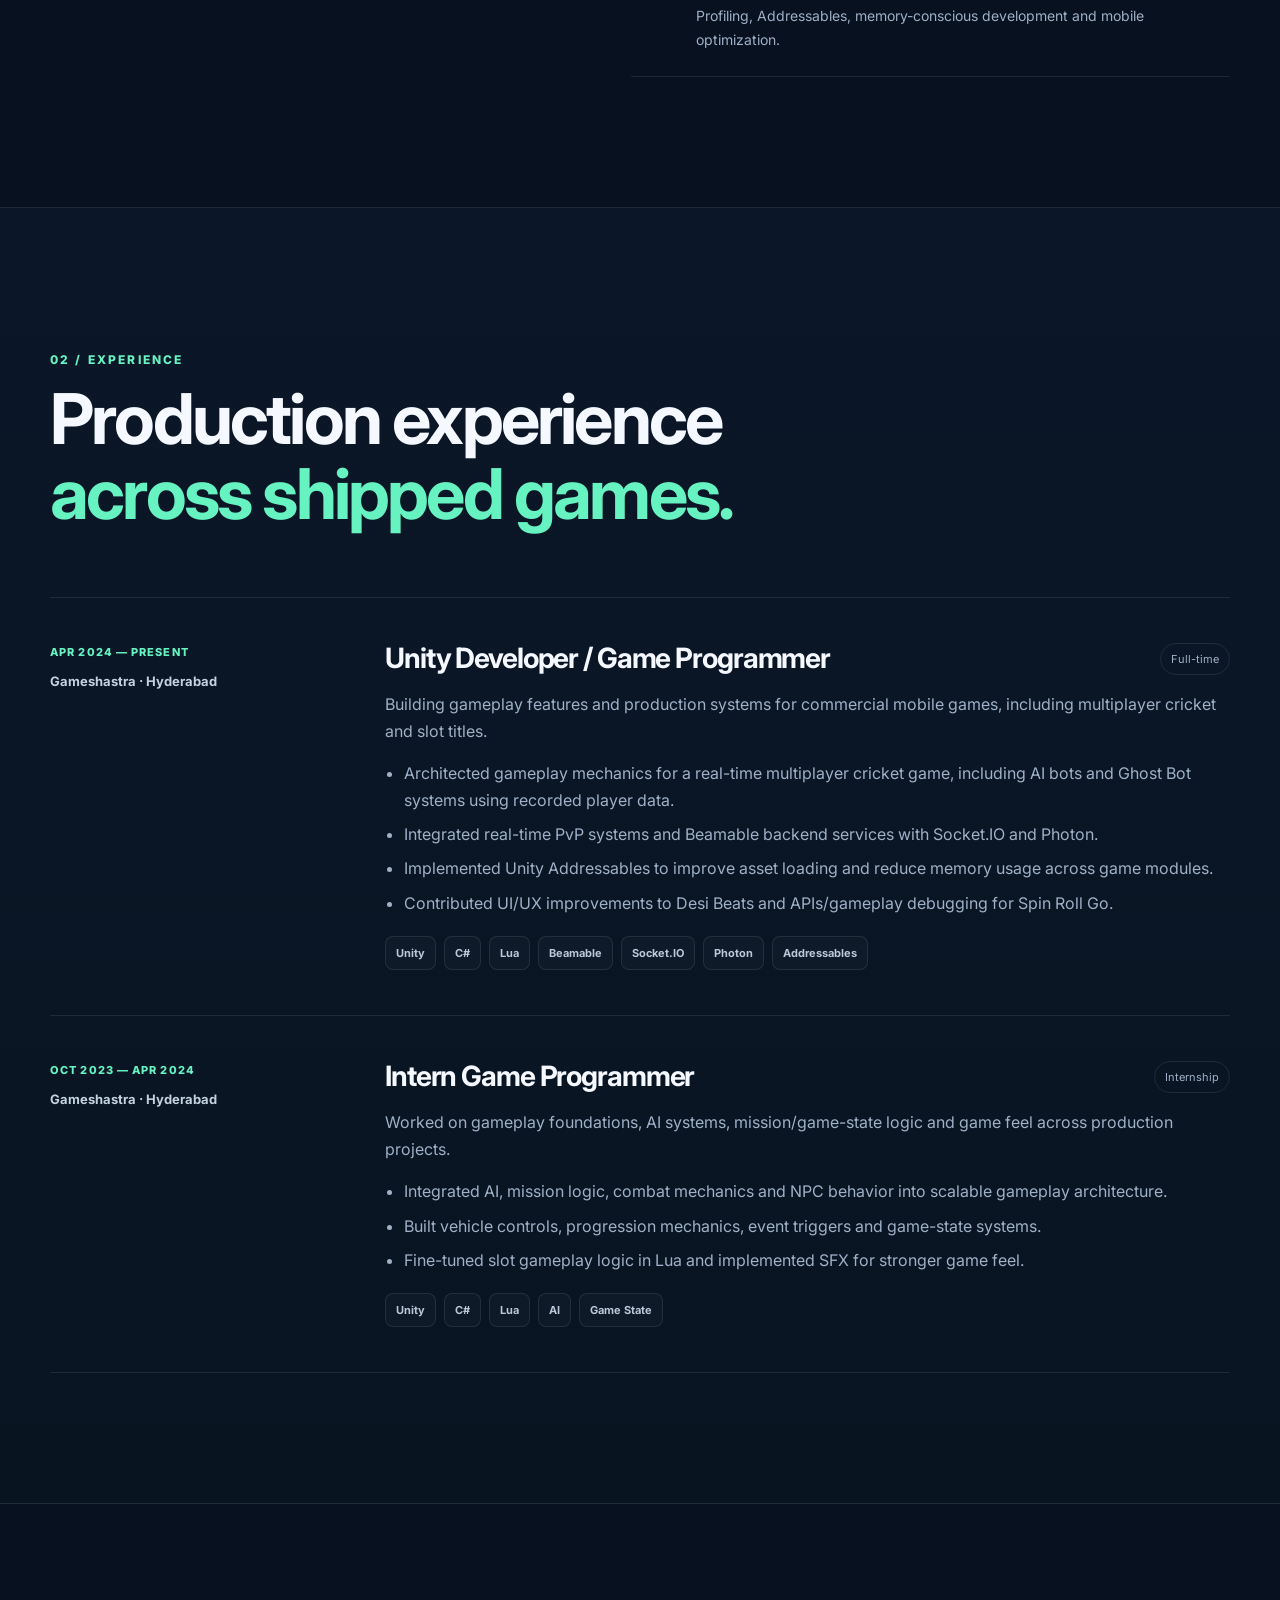
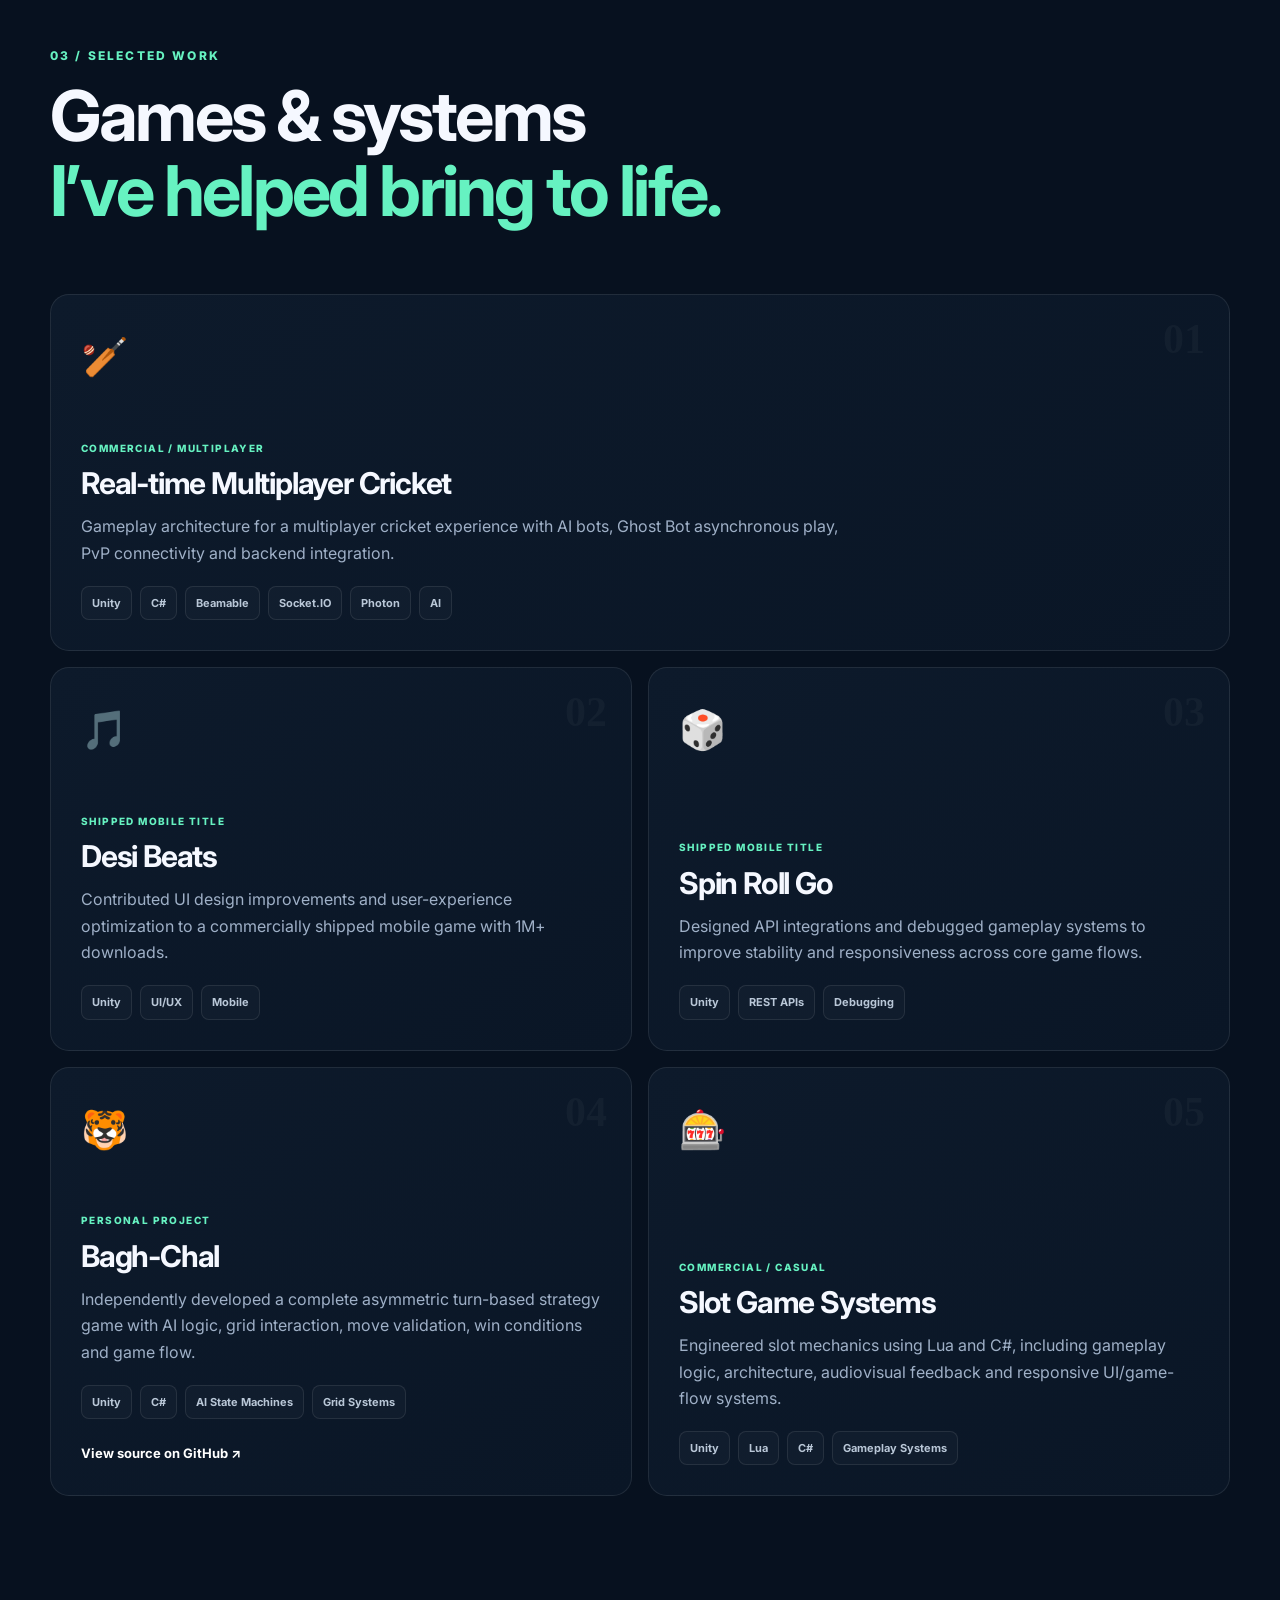
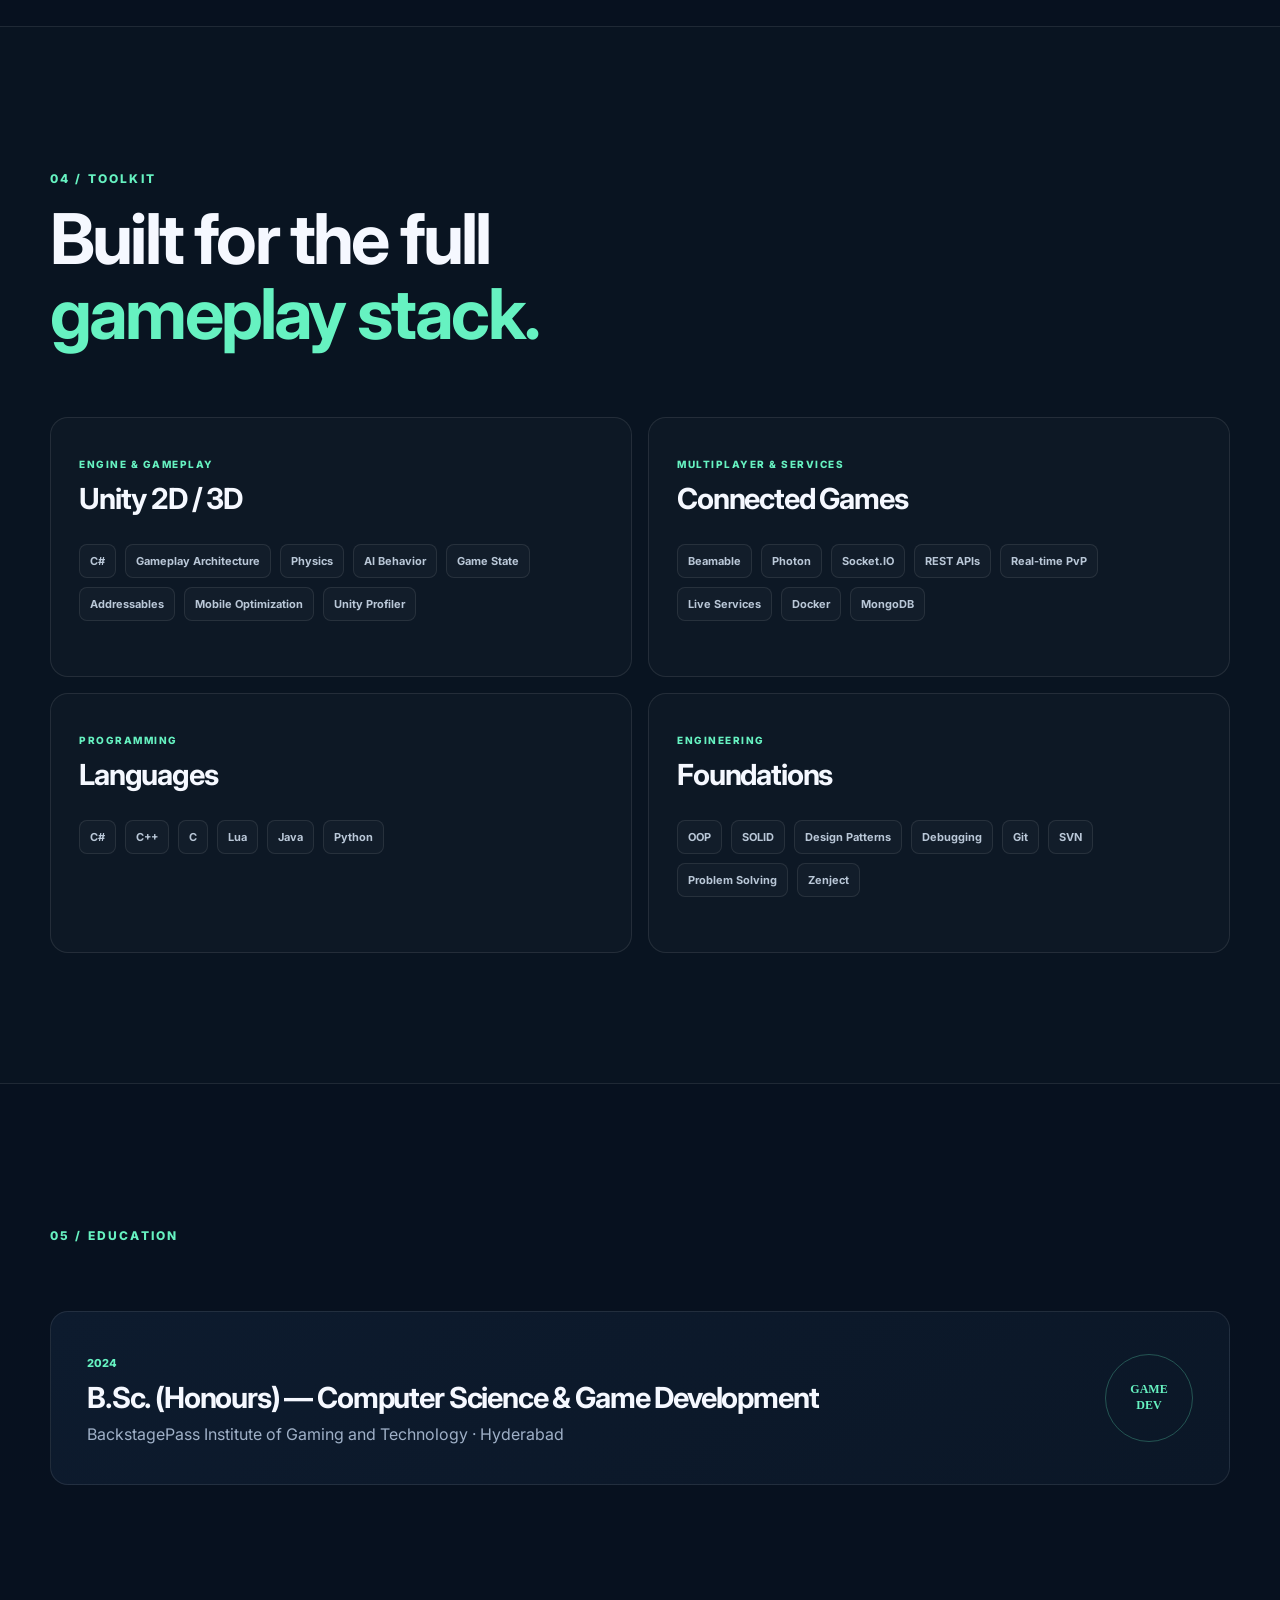
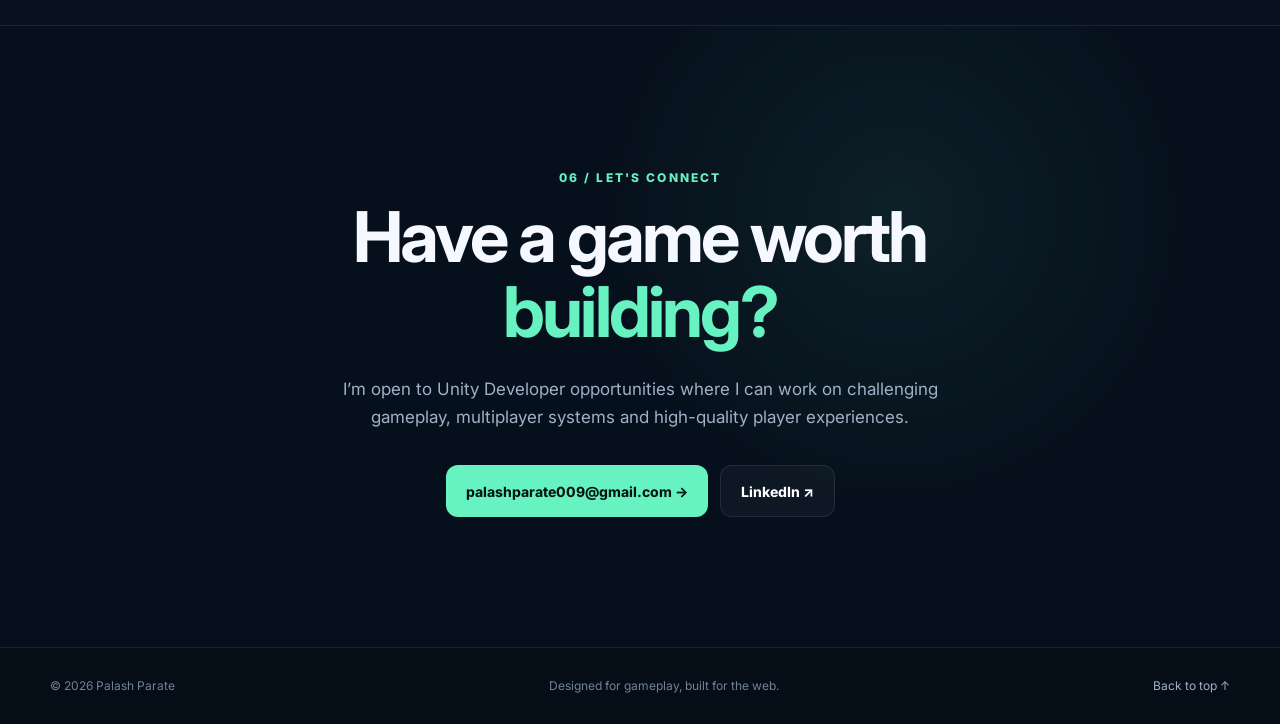
==== commit df9cdb67: "Update index.html" ====
--- a/index.html
+++ b/index.html
@@ -23,7 +23,7 @@
         <a href="#projects">Projects</a>
         <a href="#skills">Skills</a>
         <a href="#contact">Contact</a>
-        <a class="nav-cta" href="assets/Palash-Parate-Resume.pdf" target="_blank" rel="noreferrer">Resume ↗</a>
+        <a class="nav-cta" href="Palash-Parate-Resume.pdf" target="_blank" rel="noreferrer">Resume ↗</a>
       </div>
     </nav>
   </header>
@@ -36,7 +36,7 @@
         <p class="hero-text">Unity Game Developer with 3+ years of professional experience creating mobile and multiplayer games, real-time systems, AI gameplay, backend integrations and polished player experiences.</p>
         <div class="hero-actions">
           <a class="btn primary" href="#projects">Explore my work <span>→</span></a>
-          <a class="btn secondary" href="assets/Palash-Parate-Resume.pdf" target="_blank" rel="noreferrer">View resume</a>
+          <a class="btn secondary" href="Palash-Parate-Resume.pdf" target="_blank" rel="noreferrer">View resume</a>
         </div>
         <div class="social-row">
           <a href="https://github.com/palashparate009" target="_blank" rel="noreferrer">GitHub ↗</a>
--- a/style.css
+++ b/style.css
@@ -1,304 +1 @@
-* {
-  box-sizing: border-box;
-}
-
-html {
-  scroll-behavior: smooth;
-}
-
-body {
-  margin: 0;
-  font-family: Inter, ui-sans-serif, system-ui, -apple-system, BlinkMacSystemFont, "Segoe UI", sans-serif;
-  background: #0b1020;
-  color: #f4f7fb;
-  line-height: 1.65;
-}
-
-a {
-  color: inherit;
-}
-
-.container {
-  width: min(1100px, calc(100% - 40px));
-  margin: 0 auto;
-}
-
-.site-header {
-  position: sticky;
-  top: 0;
-  z-index: 20;
-  backdrop-filter: blur(14px);
-  background: rgba(11, 16, 32, 0.82);
-  border-bottom: 1px solid rgba(255,255,255,0.08);
-}
-
-.nav-wrap {
-  min-height: 72px;
-  display: flex;
-  align-items: center;
-  justify-content: space-between;
-  gap: 24px;
-}
-
-.brand {
-  font-weight: 800;
-  text-decoration: none;
-  letter-spacing: -0.02em;
-}
-
-.nav {
-  display: flex;
-  gap: 22px;
-  flex-wrap: wrap;
-}
-
-.nav a {
-  text-decoration: none;
-  color: #b9c3d6;
-  font-size: 0.95rem;
-}
-
-.nav a:hover {
-  color: white;
-}
-
-.hero {
-  padding: 100px 0 80px;
-  background:
-    radial-gradient(circle at 20% 10%, rgba(98, 116, 255, 0.22), transparent 32%),
-    radial-gradient(circle at 80% 20%, rgba(0, 214, 201, 0.13), transparent 28%);
-}
-
-.hero-grid {
-  display: grid;
-  grid-template-columns: 1.4fr 1fr;
-  gap: 48px;
-  align-items: center;
-}
-
-.eyebrow,
-.section-label {
-  color: #8ea2ff;
-  font-size: 0.78rem;
-  font-weight: 800;
-  letter-spacing: 0.14em;
-}
-
-h1, h2, h3 {
-  line-height: 1.15;
-  letter-spacing: -0.03em;
-}
-
-h1 {
-  font-size: clamp(2.6rem, 6vw, 5.3rem);
-  margin: 14px 0 22px;
-  max-width: 900px;
-}
-
-h2 {
-  font-size: clamp(2rem, 4vw, 3rem);
-  margin: 10px 0 20px;
-}
-
-.hero-copy,
-.section-copy {
-  color: #b9c3d6;
-  font-size: 1.08rem;
-  max-width: 720px;
-}
-
-.hero-actions {
-  display: flex;
-  gap: 14px;
-  margin-top: 32px;
-  flex-wrap: wrap;
-}
-
-.btn {
-  display: inline-flex;
-  align-items: center;
-  justify-content: center;
-  min-height: 48px;
-  padding: 0 20px;
-  border-radius: 14px;
-  text-decoration: none;
-  font-weight: 700;
-}
-
-.primary {
-  background: #edf1ff;
-  color: #0b1020;
-}
-
-.secondary {
-  border: 1px solid rgba(255,255,255,0.16);
-  background: rgba(255,255,255,0.04);
-}
-
-.hero-card {
-  padding: 28px;
-  border-radius: 24px;
-  background: linear-gradient(180deg, rgba(255,255,255,0.08), rgba(255,255,255,0.03));
-  border: 1px solid rgba(255,255,255,0.11);
-  box-shadow: 0 24px 80px rgba(0,0,0,0.26);
-}
-
-.code-line {
-  padding: 13px 0;
-  color: #d8e0ef;
-  border-bottom: 1px solid rgba(255,255,255,0.07);
-  font-family: "SFMono-Regular", Consolas, monospace;
-  font-size: 0.93rem;
-}
-
-.code-line:last-child {
-  border-bottom: 0;
-}
-
-.code-line span {
-  color: #8ea2ff;
-}
-
-.section {
-  padding: 88px 0;
-}
-
-.alt {
-  background: rgba(255,255,255,0.025);
-  border-top: 1px solid rgba(255,255,255,0.06);
-  border-bottom: 1px solid rgba(255,255,255,0.06);
-}
-
-.cards {
-  margin-top: 38px;
-  display: grid;
-  grid-template-columns: repeat(3, 1fr);
-  gap: 20px;
-}
-
-.card {
-  padding: 26px;
-  border-radius: 22px;
-  background: rgba(255,255,255,0.04);
-  border: 1px solid rgba(255,255,255,0.08);
-}
-
-.card p {
-  color: #b9c3d6;
-}
-
-.app-icon {
-  font-size: 2rem;
-}
-
-.contact-box {
-  display: grid;
-  grid-template-columns: 1.2fr 1fr;
-  gap: 40px;
-  align-items: start;
-}
-
-.contact-details {
-  padding: 26px;
-  background: rgba(255,255,255,0.04);
-  border: 1px solid rgba(255,255,255,0.08);
-  border-radius: 20px;
-}
-
-.contact-details a,
-.policy-card a {
-  color: #b9c8ff;
-}
-
-.footer {
-  border-top: 1px solid rgba(255,255,255,0.08);
-  padding: 26px 0;
-  color: #8994a8;
-}
-
-.footer-wrap {
-  display: flex;
-  justify-content: space-between;
-  gap: 20px;
-  flex-wrap: wrap;
-}
-
-.footer a {
-  color: #b9c3d6;
-  text-decoration: none;
-}
-
-.policy-main {
-  padding: 72px 0;
-}
-
-.policy-card {
-  max-width: 860px;
-  padding: 42px;
-  background: rgba(255,255,255,0.035);
-  border: 1px solid rgba(255,255,255,0.08);
-  border-radius: 24px;
-}
-
-.policy-card h1 {
-  font-size: clamp(2.4rem, 5vw, 4rem);
-}
-
-.policy-card h2 {
-  margin-top: 34px;
-  font-size: 1.45rem;
-}
-
-.policy-card p {
-  color: #c0c9d8;
-}
-
-.muted {
-  color: #8994a8 !important;
-}
-
-.policy-actions {
-  margin-top: 34px;
-}
-
-@media (max-width: 800px) {
-  .nav-wrap,
-  .contact-box {
-    display: block;
-  }
-
-  .brand {
-    display: block;
-    padding-top: 18px;
-  }
-
-  .nav {
-    padding: 14px 0 18px;
-    gap: 14px;
-  }
-
-  .hero {
-    padding-top: 70px;
-  }
-
-  .hero-grid,
-  .cards {
-    grid-template-columns: 1fr;
-  }
-
-  h1 {
-    font-size: 2.75rem;
-  }
-
-  .hero-card {
-    margin-top: 10px;
-  }
-
-  .contact-details {
-    margin-top: 24px;
-  }
-
-  .policy-card {
-    padding: 26px;
-  }
-}
+:root{--bg:#07111f;--bg2:#0b1728;--panel:#0e1c2e;--panel2:#101f33;--text:#f5f8ff;--muted:#9fb0c7;--line:rgba(255,255,255,.09);--accent:#66f2c1;--accent2:#66a8ff;--max:1180px}*{box-sizing:border-box}html{scroll-behavior:smooth}body{margin:0;background:var(--bg);color:var(--text);font-family:Inter,system-ui,sans-serif;line-height:1.65;overflow-x:hidden}.noise{position:fixed;inset:0;pointer-events:none;opacity:.025;z-index:100;background-image:url("data:image/svg+xml,%3Csvg viewBox='0 0 180 180' xmlns='http://www.w3.org/2000/svg'%3E%3Cfilter id='n'%3E%3CfeTurbulence type='fractalNoise' baseFrequency='.8' numOctaves='3' stitchTiles='stitch'/%3E%3C/filter%3E%3Crect width='100%25' height='100%25' filter='url(%23n)' opacity='.5'/%3E%3C/svg%3E")}.container{width:min(calc(100% - 40px),var(--max));margin:auto}.nav-shell{position:fixed;top:0;left:0;width:100%;z-index:50;background:rgba(7,17,31,.72);backdrop-filter:blur(18px);border-bottom:1px solid var(--line)}.nav{height:78px;display:flex;align-items:center;justify-content:space-between}.brand{display:flex;align-items:center;gap:11px;color:#fff;text-decoration:none;font-weight:700;letter-spacing:-.02em}.brand-mark{display:grid;place-items:center;width:34px;height:34px;border:1px solid rgba(102,242,193,.45);border-radius:9px;color:var(--accent);font-family:"Space Grotesk"}.nav-links{display:flex;align-items:center;gap:28px}.nav-links a{color:#b7c4d6;text-decoration:none;font-size:14px;font-weight:600;transition:.2s}.nav-links a:hover{color:#fff}.nav-cta{padding:9px 14px;border:1px solid var(--line);border-radius:10px;background:rgba(255,255,255,.035)}.menu-btn{display:none;background:none;border:0;color:#fff;font-size:24px}.hero{min-height:820px;padding-top:160px;display:grid;grid-template-columns:1.1fr .9fr;gap:70px;align-items:center;position:relative}.hero:before{content:"";position:absolute;width:660px;height:660px;left:-320px;top:50px;background:radial-gradient(circle,rgba(102,168,255,.1),transparent 65%);pointer-events:none}.eyebrow,.kicker{font-size:12px;letter-spacing:.18em;font-weight:800;color:var(--accent);text-transform:uppercase}.eyebrow{display:flex;align-items:center;gap:9px}.dot{width:7px;height:7px;border-radius:50%;background:var(--accent);box-shadow:0 0 0 5px rgba(102,242,193,.1)}h1,h2,h3{font-family:"Space Grotesk",Inter,sans-serif;margin:0;line-height:1.07;letter-spacing:-.04em}.hero h1{font-size:clamp(54px,7vw,88px);margin:24px 0 28px;max-width:760px}.hero h1 span,.section-head h2 span,.contact-inner h2 span{color:var(--accent)}.hero-text{font-size:18px;color:var(--muted);max-width:680px;margin:0}.hero-actions,.contact-actions{display:flex;gap:12px;flex-wrap:wrap;margin-top:34px}.btn{display:inline-flex;align-items:center;justify-content:center;gap:12px;min-height:52px;padding:0 20px;border-radius:12px;text-decoration:none;font-weight:750;font-size:14px}.primary{background:var(--accent);color:#031611}.secondary{border:1px solid var(--line);color:#fff;background:rgba(255,255,255,.035)}.social-row{display:flex;gap:22px;margin-top:28px}.social-row a,.project-link{font-size:13px;color:#a8b7cb;text-decoration:none}.social-row a:hover,.project-link:hover{color:var(--accent)}.hero-visual{position:relative;min-height:480px;display:grid;place-items:center}.engine-card{width:min(100%,520px);background:linear-gradient(145deg,rgba(18,39,64,.98),rgba(9,21,37,.98));border:1px solid rgba(102,168,255,.19);border-radius:20px;box-shadow:0 40px 120px rgba(0,0,0,.38);transform:perspective(1000px) rotateY(-5deg) rotateX(2deg);overflow:hidden;position:relative;z-index:2}.window-bar{height:50px;border-bottom:1px solid var(--line);display:flex;align-items:center;gap:7px;padding:0 16px;color:#6f8198}.window-bar span{width:8px;height:8px;border-radius:50%;background:#33465e}.window-bar b{font:600 11px Inter;margin-left:8px;letter-spacing:.04em}.engine-card pre{margin:0;padding:35px 30px 40px;overflow:hidden;color:#ccdae9;font:500 14px/1.8 ui-monospace,SFMono-Regular,Menlo,monospace}.c-purple{color:#c7a1ff}.c-blue{color:#74c7ff}.c-green{color:#80e9b8}.orb{position:absolute;border-radius:50%;filter:blur(1px)}.orb-a{width:290px;height:290px;background:rgba(102,242,193,.10);right:-50px;top:60px}.orb-b{width:240px;height:240px;background:rgba(102,168,255,.12);left:10px;bottom:5px}.floating-tag{position:absolute;z-index:3;background:rgba(10,25,43,.9);border:1px solid var(--line);padding:9px 14px;border-radius:999px;font-size:12px;font-weight:700;box-shadow:0 12px 30px rgba(0,0,0,.25)}.tag-one{right:-10px;top:85px}.tag-two{left:-25px;bottom:70px}.tag-three{right:60px;bottom:20px}.metrics{display:grid;grid-template-columns:repeat(4,1fr);border:1px solid var(--line);border-radius:18px;background:rgba(255,255,255,.02);overflow:hidden}.metrics div{padding:28px;border-right:1px solid var(--line)}.metrics div:last-child{border:0}.metrics strong{display:block;font:700 25px "Space Grotesk";color:#fff}.metrics span{font-size:12px;color:var(--muted)}.section{padding:130px 0}.section-head{margin-bottom:65px}.section-head h2,.contact-inner h2{font-size:clamp(42px,6vw,70px);margin-top:13px}.about-grid{display:grid;grid-template-columns:.9fr 1.1fr;gap:90px}.about-copy p{font-size:18px;color:#b0bed0;margin:0 0 22px}.principles{border-top:1px solid var(--line)}.principles article{display:grid;grid-template-columns:55px 1fr;gap:10px;padding:25px 0;border-bottom:1px solid var(--line)}.principles article>span{color:var(--accent);font:700 12px "Space Grotesk"}.principles h3{font-size:20px;margin-bottom:7px}.principles p{margin:0;color:var(--muted);font-size:14px}.experience-bg{background:linear-gradient(180deg,var(--bg2),#091421);border-top:1px solid var(--line);border-bottom:1px solid var(--line)}.timeline{border-top:1px solid var(--line)}.timeline-item{display:grid;grid-template-columns:280px 1fr;gap:55px;padding:45px 0;border-bottom:1px solid var(--line)}.time-meta span{display:block;color:var(--accent);font-size:11px;font-weight:800;letter-spacing:.1em}.time-meta b{display:block;margin-top:10px;color:#c4d1df;font-size:13px}.role-line{display:flex;align-items:center;justify-content:space-between;gap:20px}.role-line h3{font-size:28px}.role-line span{font-size:11px;padding:6px 10px;border:1px solid var(--line);border-radius:999px;color:var(--muted)}.time-content>p,.time-content li{color:var(--muted)}.time-content ul{padding-left:19px}.time-content li{margin:8px 0}.chips{display:flex;gap:8px;flex-wrap:wrap;margin-top:20px}.chips span,.skill-cloud span{font-size:11px;font-weight:700;color:#b9c7d7;border:1px solid var(--line);background:rgba(255,255,255,.025);padding:7px 10px;border-radius:8px}.project-grid{display:grid;grid-template-columns:repeat(2,1fr);gap:16px}.project-card{position:relative;min-height:365px;padding:30px;background:linear-gradient(145deg,#0d1a2b,#0a1626);border:1px solid var(--line);border-radius:19px;display:flex;flex-direction:column;transition:.25s;overflow:hidden}.project-card:hover{transform:translateY(-5px);border-color:rgba(102,242,193,.24)}.project-card.featured{grid-column:1/-1;min-height:340px}.project-index{position:absolute;top:20px;right:24px;font:700 42px "Space Grotesk";color:rgba(255,255,255,.035)}.project-icon{font-size:38px;margin-bottom:45px}.project-body{margin-top:auto}.project-label{font-size:10px;letter-spacing:.14em;color:var(--accent);font-weight:800}.project-body h3{font-size:30px;margin:8px 0 14px}.project-body p{color:var(--muted);max-width:760px;margin:0}.project-link{display:inline-block;margin-top:24px;color:#fff;font-weight:700}.skills-section{background:#091421;border-top:1px solid var(--line);border-bottom:1px solid var(--line)}.skills-grid{display:grid;grid-template-columns:repeat(2,1fr);gap:16px}.skill-panel{min-height:260px;padding:28px;border:1px solid var(--line);border-radius:18px;background:rgba(255,255,255,.02)}.skill-panel>p{font-size:10px;letter-spacing:.15em;color:var(--accent);font-weight:800}.skill-panel h3{font-size:29px;margin:10px 0 30px}.skill-cloud{display:flex;gap:9px;flex-wrap:wrap}.education{padding-bottom:140px}.education-card{display:flex;justify-content:space-between;align-items:center;padding:36px;border:1px solid var(--line);border-radius:18px;background:linear-gradient(145deg,#0d1b2e,#0b1727)}.education-card span{font-size:11px;color:var(--accent);font-weight:800}.education-card h3{font-size:29px;margin:8px 0}.education-card p{color:var(--muted);margin:0}.edu-badge{width:88px;height:88px;border-radius:50%;display:grid;place-items:center;text-align:center;border:1px solid rgba(102,242,193,.28);color:var(--accent);font:700 12px/1.3 "Space Grotesk";flex:none}.contact-section{padding:130px 0;background:radial-gradient(circle at 70% 30%,rgba(102,242,193,.07),transparent 30%),#06101c;border-top:1px solid var(--line)}.contact-inner{max-width:900px;text-align:center}.contact-inner>p:not(.kicker){max-width:660px;margin:25px auto 0;color:var(--muted);font-size:17px}.contact-actions{justify-content:center}footer{border-top:1px solid var(--line);padding:28px 0;background:#050d17}.footer-inner{display:flex;align-items:center;justify-content:space-between;color:#718299;font-size:12px}.footer-inner a{color:#9fb0c7;text-decoration:none}.reveal{opacity:0;transform:translateY(24px);transition:opacity .7s ease,transform .7s ease}.reveal.visible{opacity:1;transform:none}.delay-1{transition-delay:.08s}@media(max-width:900px){.nav-links{position:absolute;top:78px;left:0;width:100%;padding:22px;background:#091523;border-bottom:1px solid var(--line);display:none;flex-direction:column;align-items:flex-start}.nav-links.open{display:flex}.menu-btn{display:block}.hero{grid-template-columns:1fr;padding-top:140px;padding-bottom:90px;gap:40px}.hero-visual{min-height:390px}.engine-card{transform:none}.metrics{grid-template-columns:repeat(2,1fr)}.metrics div:nth-child(2){border-right:0}.metrics div:nth-child(-n+2){border-bottom:1px solid var(--line)}.about-grid{grid-template-columns:1fr;gap:45px}.timeline-item{grid-template-columns:1fr;gap:25px}.project-grid,.skills-grid{grid-template-columns:1fr}.project-card.featured{grid-column:auto}.section{padding:95px 0}}@media(max-width:600px){.container{width:min(calc(100% - 26px),var(--max))}.nav{height:68px}.nav-links{top:68px}.brand span:last-child{font-size:14px}.hero{min-height:auto;padding-top:115px}.hero h1{font-size:48px}.hero-text{font-size:16px}.hero-actions .btn{width:100%}.hero-visual{min-height:340px}.engine-card pre{font-size:11px;padding:25px 18px}.floating-tag{display:none}.metrics{grid-template-columns:1fr}.metrics div{border-right:0!important;border-bottom:1px solid var(--line)!important}.metrics div:last-child{border-bottom:0!important}.section-head{margin-bottom:40px}.section-head h2,.contact-inner h2{font-size:42px}.role-line{align-items:flex-start;flex-direction:column}.role-line h3,.project-body h3,.education-card h3{font-size:25px}.project-card{min-height:330px;padding:23px}.education-card{align-items:flex-start;gap:20px}.edu-badge{width:65px;height:65px}.footer-inner{gap:15px;flex-direction:column;text-align:center}.social-row{flex-wrap:wrap}}
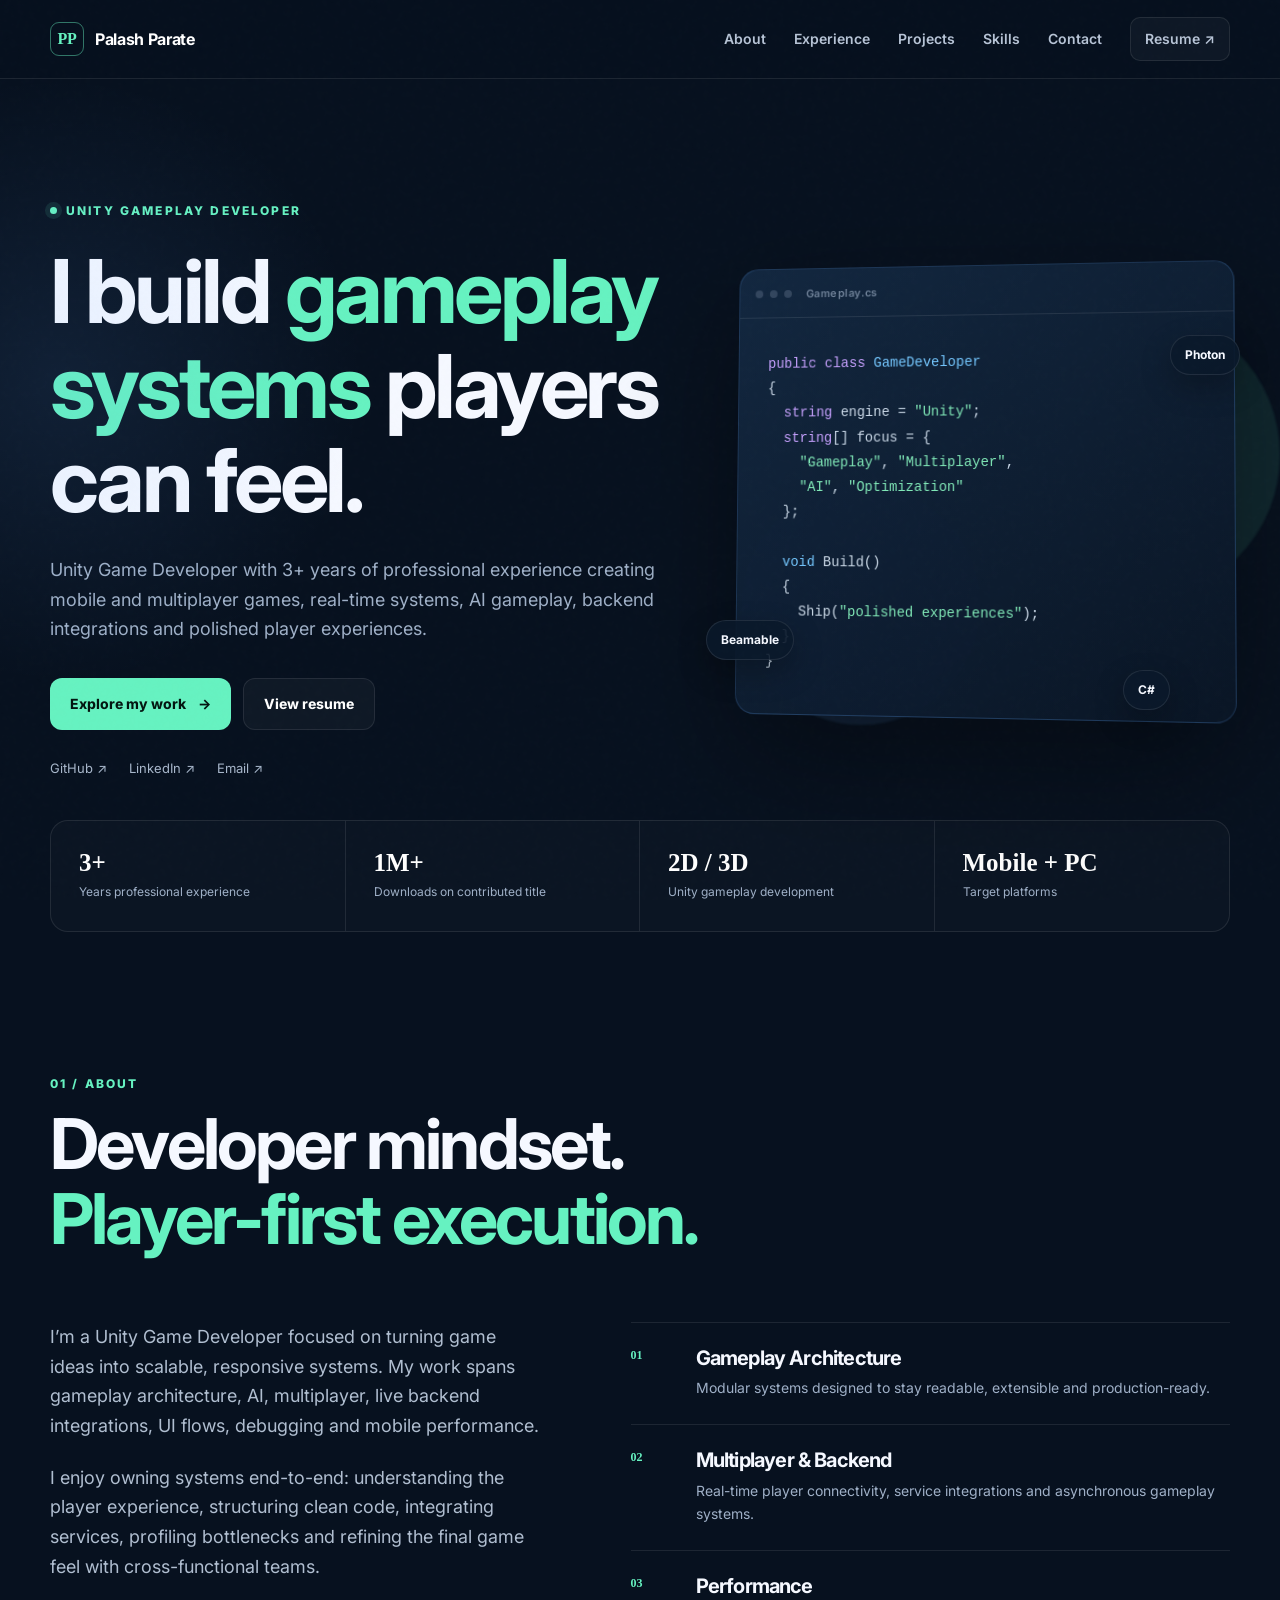
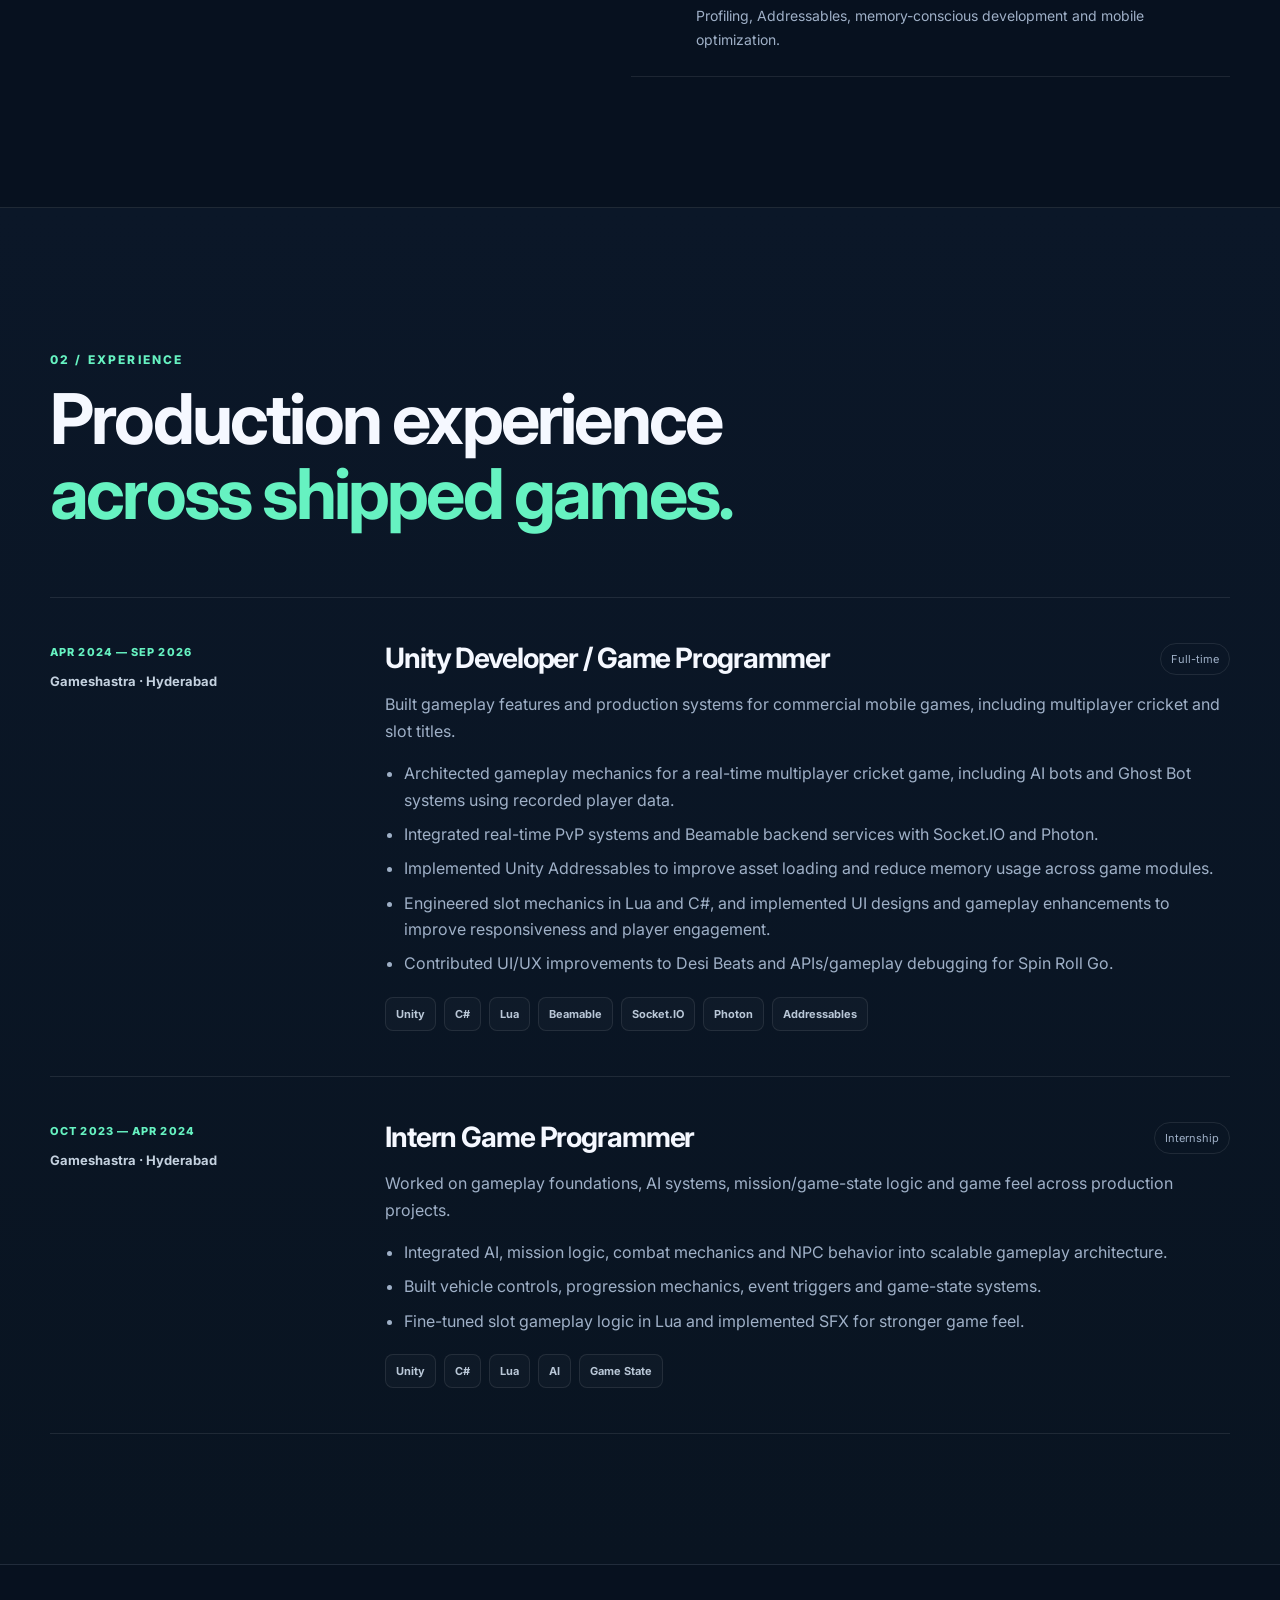
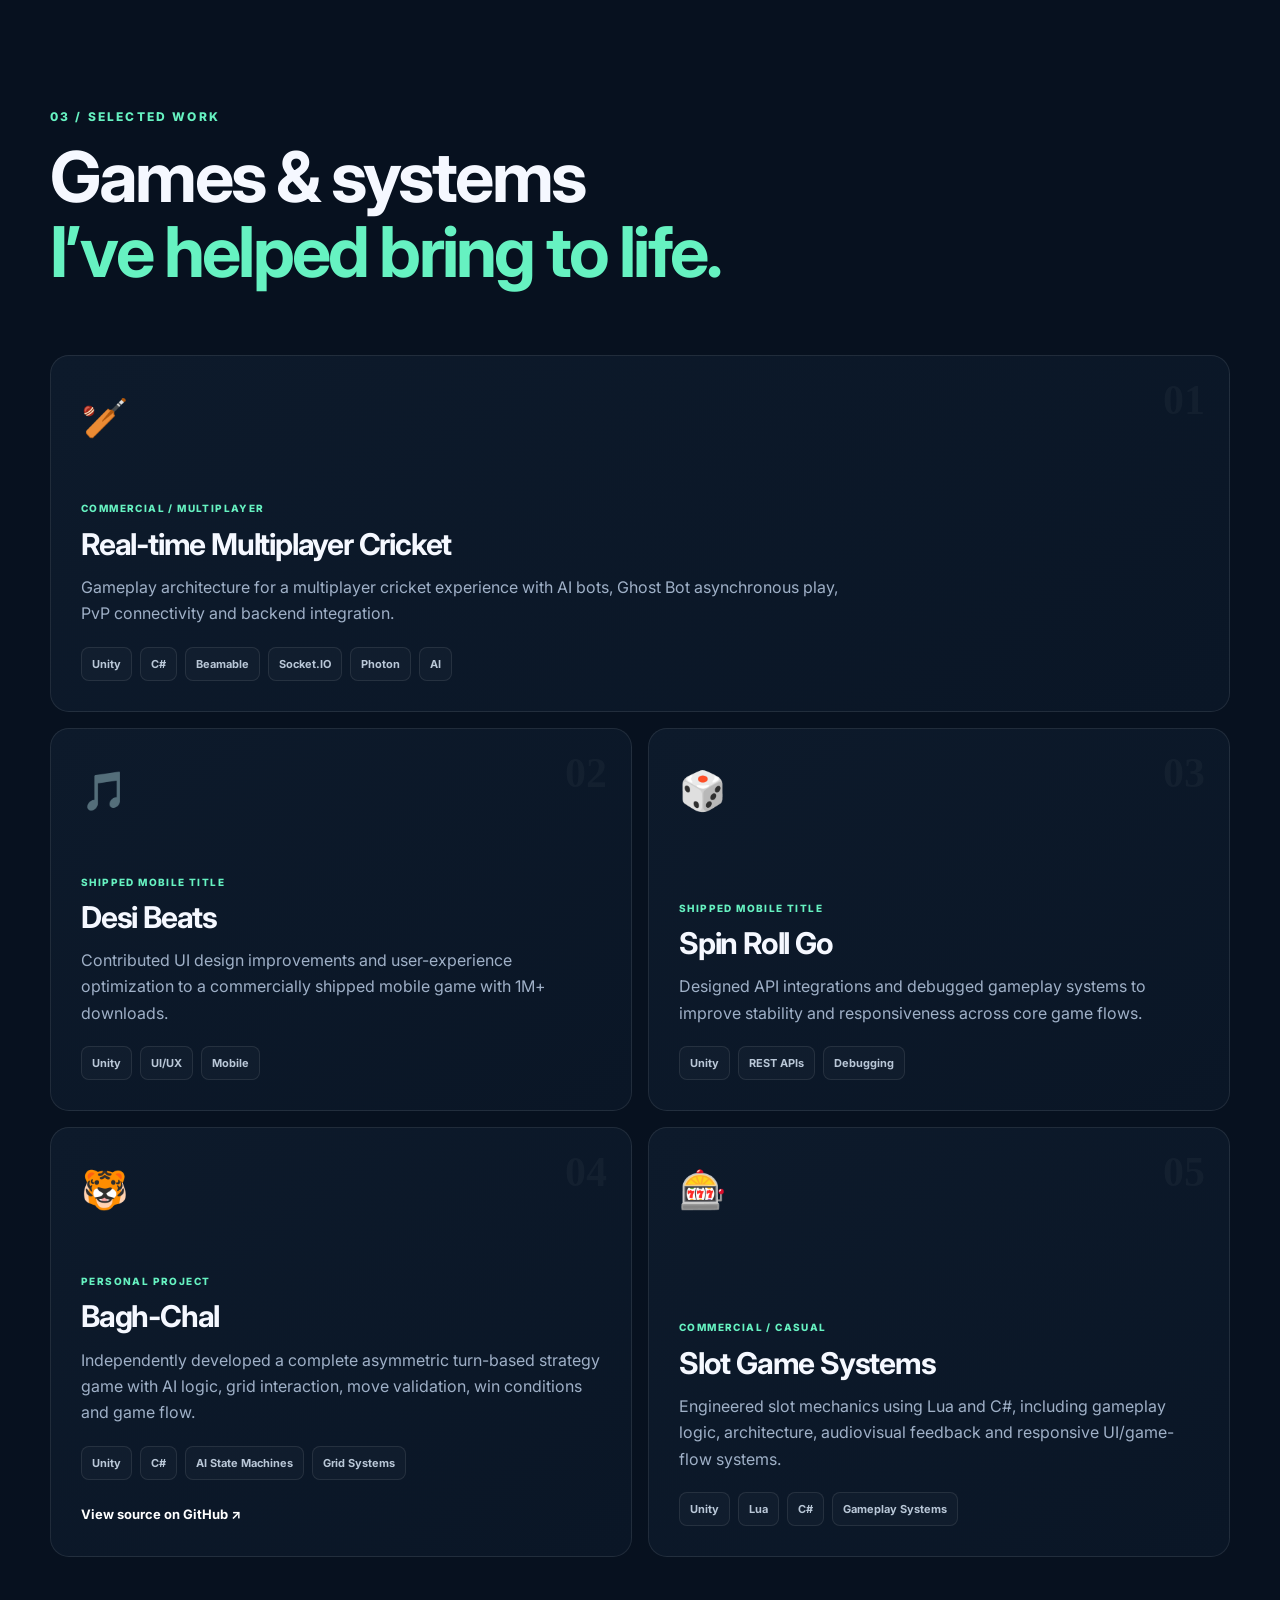
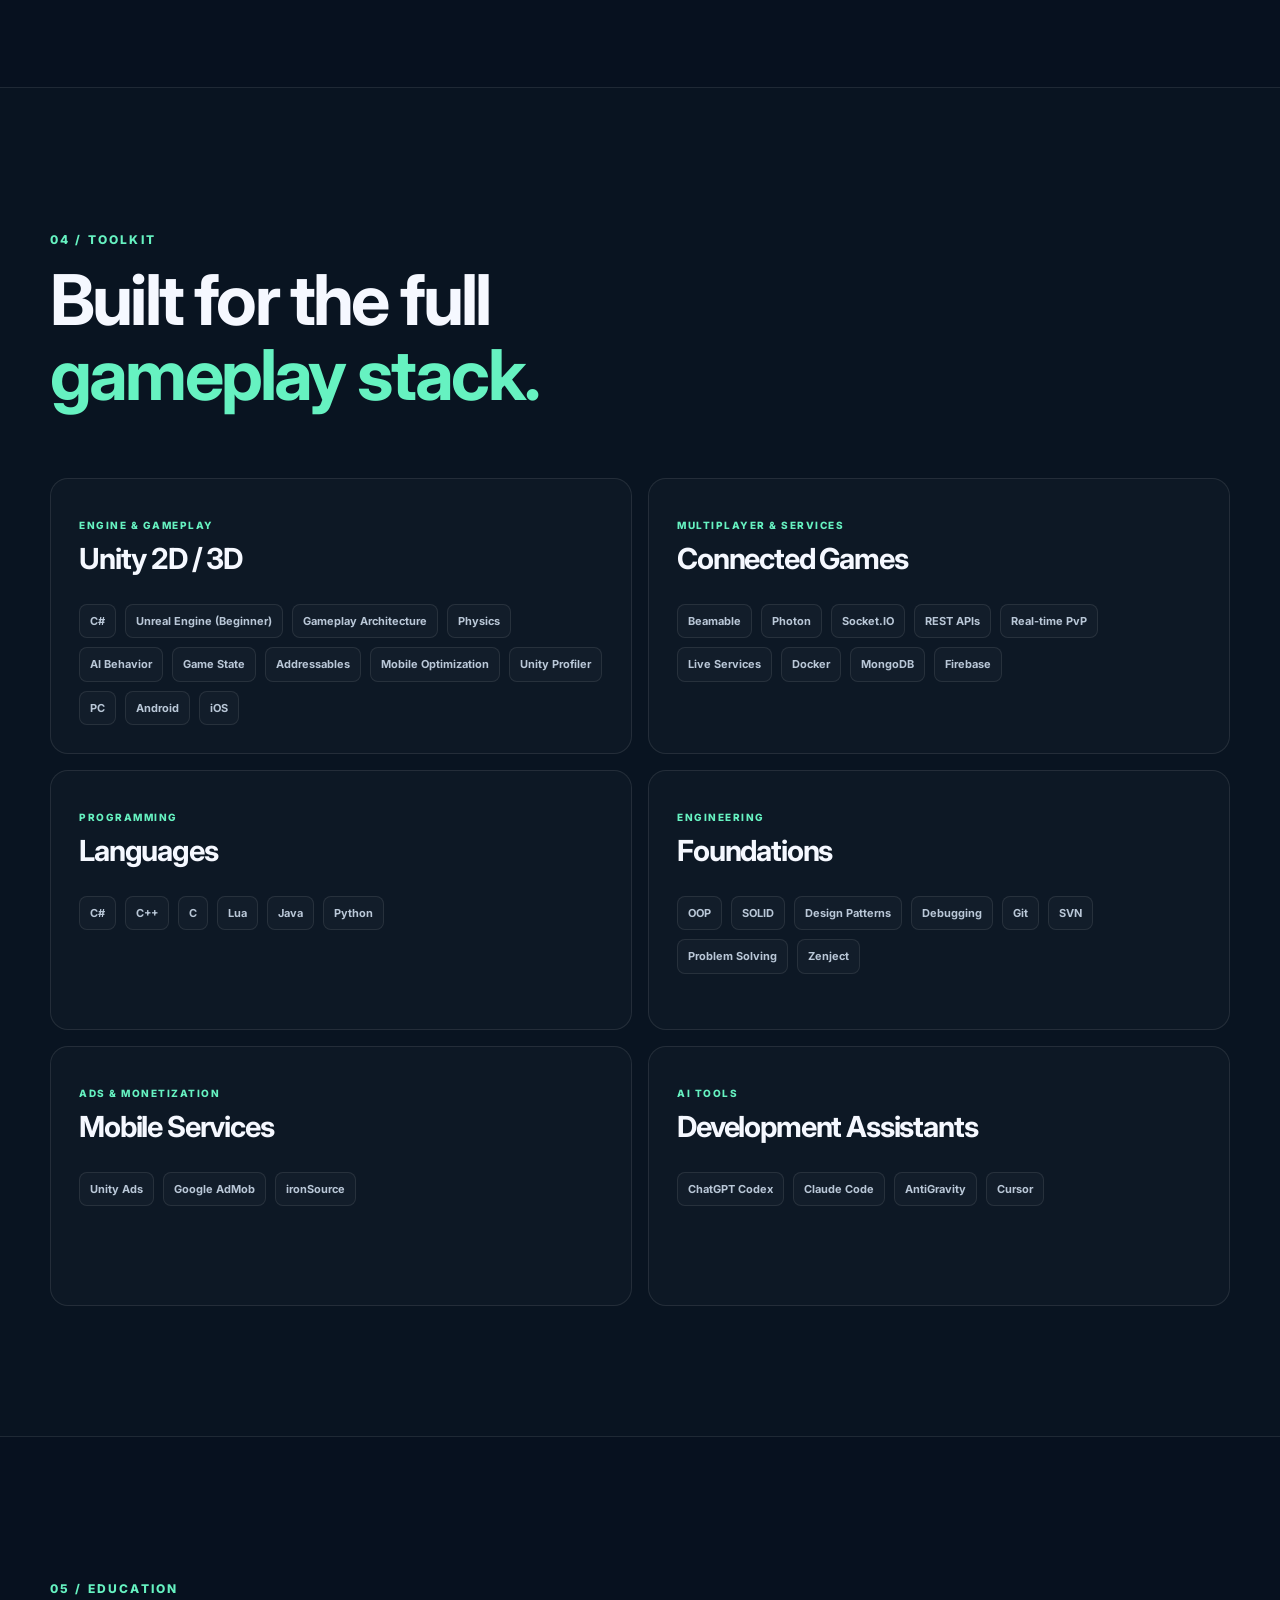
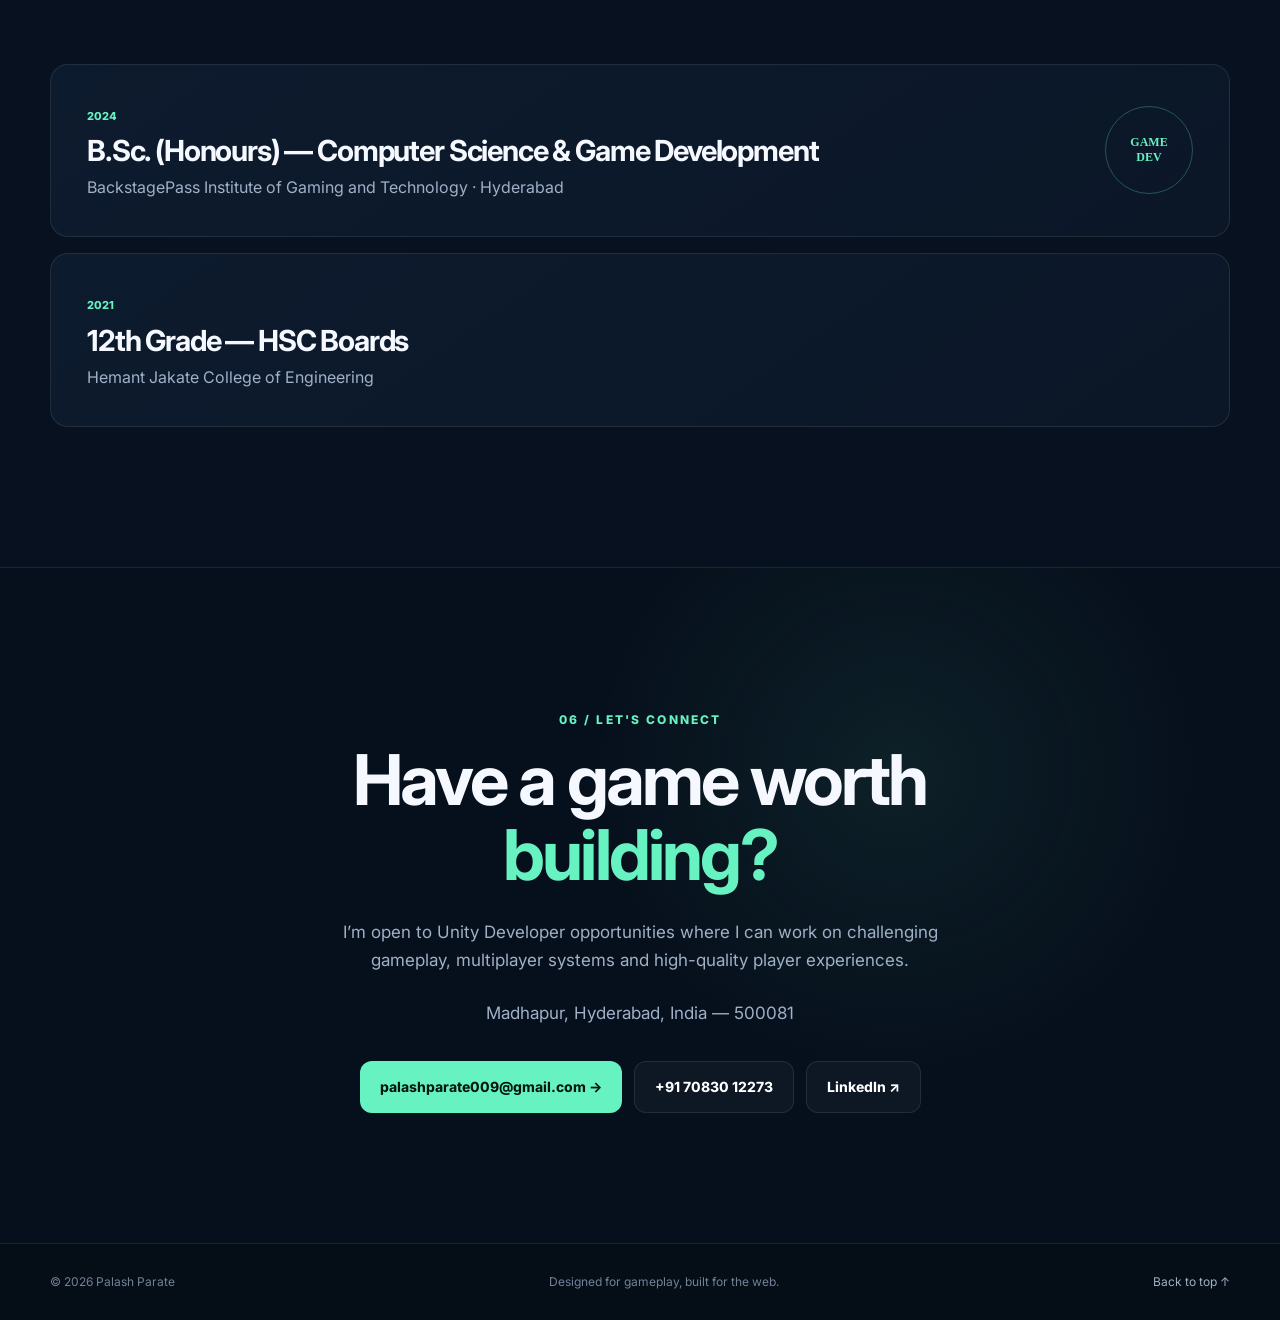
==== commit a5c465db: "Update resume links and experience dates in index.html" ====
--- a/index.html
+++ b/index.html
@@ -23,7 +23,7 @@
         <a href="#projects">Projects</a>
         <a href="#skills">Skills</a>
         <a href="#contact">Contact</a>
-        <a class="nav-cta" href="Palash-Parate-Resume.pdf" target="_blank" rel="noreferrer">Resume ↗</a>
+        <a class="nav-cta" href="PALASH%20PARATE%20RESUME.pdf" target="_blank" rel="noreferrer">Resume ↗</a>
       </div>
     </nav>
   </header>
@@ -36,7 +36,7 @@
         <p class="hero-text">Unity Game Developer with 3+ years of professional experience creating mobile and multiplayer games, real-time systems, AI gameplay, backend integrations and polished player experiences.</p>
         <div class="hero-actions">
           <a class="btn primary" href="#projects">Explore my work <span>→</span></a>
-          <a class="btn secondary" href="Palash-Parate-Resume.pdf" target="_blank" rel="noreferrer">View resume</a>
+          <a class="btn secondary" href="PALASH%20PARATE%20RESUME.pdf" target="_blank" rel="noreferrer">View resume</a>
         </div>
         <div class="social-row">
           <a href="https://github.com/palashparate009" target="_blank" rel="noreferrer">GitHub ↗</a>
@@ -96,14 +96,15 @@
         <div class="section-head reveal"><p class="kicker">02 / EXPERIENCE</p><h2>Production experience<br><span>across shipped games.</span></h2></div>
         <div class="timeline">
           <article class="timeline-item reveal">
-            <div class="time-meta"><span>APR 2024 — PRESENT</span><b>Gameshastra · Hyderabad</b></div>
+            <div class="time-meta"><span>APR 2024 — SEP 2026</span><b>Gameshastra · Hyderabad</b></div>
             <div class="time-content">
               <div class="role-line"><h3>Unity Developer / Game Programmer</h3><span>Full-time</span></div>
-              <p>Building gameplay features and production systems for commercial mobile games, including multiplayer cricket and slot titles.</p>
+              <p>Built gameplay features and production systems for commercial mobile games, including multiplayer cricket and slot titles.</p>
               <ul>
                 <li>Architected gameplay mechanics for a real-time multiplayer cricket game, including AI bots and Ghost Bot systems using recorded player data.</li>
                 <li>Integrated real-time PvP systems and Beamable backend services with Socket.IO and Photon.</li>
                 <li>Implemented Unity Addressables to improve asset loading and reduce memory usage across game modules.</li>
+                <li>Engineered slot mechanics in Lua and C#, and implemented UI designs and gameplay enhancements to improve responsiveness and player engagement.</li>
                 <li>Contributed UI/UX improvements to Desi Beats and APIs/gameplay debugging for Spin Roll Go.</li>
               </ul>
               <div class="chips"><span>Unity</span><span>C#</span><span>Lua</span><span>Beamable</span><span>Socket.IO</span><span>Photon</span><span>Addressables</span></div>
@@ -157,10 +158,12 @@
       <div class="container">
         <div class="section-head reveal"><p class="kicker">04 / TOOLKIT</p><h2>Built for the full<br><span>gameplay stack.</span></h2></div>
         <div class="skills-grid">
-          <article class="skill-panel reveal"><p>ENGINE & GAMEPLAY</p><h3>Unity 2D / 3D</h3><div class="skill-cloud"><span>C#</span><span>Gameplay Architecture</span><span>Physics</span><span>AI Behavior</span><span>Game State</span><span>Addressables</span><span>Mobile Optimization</span><span>Unity Profiler</span></div></article>
-          <article class="skill-panel reveal delay-1"><p>MULTIPLAYER & SERVICES</p><h3>Connected Games</h3><div class="skill-cloud"><span>Beamable</span><span>Photon</span><span>Socket.IO</span><span>REST APIs</span><span>Real-time PvP</span><span>Live Services</span><span>Docker</span><span>MongoDB</span></div></article>
+          <article class="skill-panel reveal"><p>ENGINE & GAMEPLAY</p><h3>Unity 2D / 3D</h3><div class="skill-cloud"><span>C#</span><span>Unreal Engine (Beginner)</span><span>Gameplay Architecture</span><span>Physics</span><span>AI Behavior</span><span>Game State</span><span>Addressables</span><span>Mobile Optimization</span><span>Unity Profiler</span><span>PC</span><span>Android</span><span>iOS</span></div></article>
+          <article class="skill-panel reveal delay-1"><p>MULTIPLAYER & SERVICES</p><h3>Connected Games</h3><div class="skill-cloud"><span>Beamable</span><span>Photon</span><span>Socket.IO</span><span>REST APIs</span><span>Real-time PvP</span><span>Live Services</span><span>Docker</span><span>MongoDB</span><span>Firebase</span></div></article>
           <article class="skill-panel reveal"><p>PROGRAMMING</p><h3>Languages</h3><div class="skill-cloud"><span>C#</span><span>C++</span><span>C</span><span>Lua</span><span>Java</span><span>Python</span></div></article>
           <article class="skill-panel reveal delay-1"><p>ENGINEERING</p><h3>Foundations</h3><div class="skill-cloud"><span>OOP</span><span>SOLID</span><span>Design Patterns</span><span>Debugging</span><span>Git</span><span>SVN</span><span>Problem Solving</span><span>Zenject</span></div></article>
+          <article class="skill-panel reveal"><p>ADS & MONETIZATION</p><h3>Mobile Services</h3><div class="skill-cloud"><span>Unity Ads</span><span>Google AdMob</span><span>ironSource</span></div></article>
+          <article class="skill-panel reveal delay-1"><p>AI TOOLS</p><h3>Development Assistants</h3><div class="skill-cloud"><span>ChatGPT Codex</span><span>Claude Code</span><span>AntiGravity</span><span>Cursor</span></div></article>
         </div>
       </div>
     </section>
@@ -168,6 +171,7 @@
     <section class="section container education">
       <div class="section-head reveal"><p class="kicker">05 / EDUCATION</p></div>
       <div class="education-card reveal"><div><span>2024</span><h3>B.Sc. (Honours) — Computer Science & Game Development</h3><p>BackstagePass Institute of Gaming and Technology · Hyderabad</p></div><div class="edu-badge">GAME<br>DEV</div></div>
+      <div class="education-card reveal"><div><span>2021</span><h3>12th Grade — HSC Boards</h3><p>Hemant Jakate College of Engineering</p></div></div>
     </section>
 
     <section class="contact-section" id="contact">
@@ -175,7 +179,8 @@
         <p class="kicker">06 / LET'S CONNECT</p>
         <h2>Have a game worth<br><span>building?</span></h2>
         <p>I’m open to Unity Developer opportunities where I can work on challenging gameplay, multiplayer systems and high-quality player experiences.</p>
-        <div class="contact-actions"><a class="btn primary" href="mailto:palashparate009@gmail.com">palashparate009@gmail.com →</a><a class="btn secondary" href="https://www.linkedin.com/in/palash-parate" target="_blank" rel="noreferrer">LinkedIn ↗</a></div>
+        <p>Madhapur, Hyderabad, India — 500081</p>
+        <div class="contact-actions"><a class="btn primary" href="mailto:palashparate009@gmail.com">palashparate009@gmail.com →</a><a class="btn secondary" href="tel:+917083012273">+91 70830 12273</a><a class="btn secondary" href="https://www.linkedin.com/in/palash-parate" target="_blank" rel="noreferrer">LinkedIn ↗</a></div>
       </div>
     </section>
   </main>
--- a/style.css
+++ b/style.css
@@ -1 +1,2 @@
 :root{--bg:#07111f;--bg2:#0b1728;--panel:#0e1c2e;--panel2:#101f33;--text:#f5f8ff;--muted:#9fb0c7;--line:rgba(255,255,255,.09);--accent:#66f2c1;--accent2:#66a8ff;--max:1180px}*{box-sizing:border-box}html{scroll-behavior:smooth}body{margin:0;background:var(--bg);color:var(--text);font-family:Inter,system-ui,sans-serif;line-height:1.65;overflow-x:hidden}.noise{position:fixed;inset:0;pointer-events:none;opacity:.025;z-index:100;background-image:url("data:image/svg+xml,%3Csvg viewBox='0 0 180 180' xmlns='http://www.w3.org/2000/svg'%3E%3Cfilter id='n'%3E%3CfeTurbulence type='fractalNoise' baseFrequency='.8' numOctaves='3' stitchTiles='stitch'/%3E%3C/filter%3E%3Crect width='100%25' height='100%25' filter='url(%23n)' opacity='.5'/%3E%3C/svg%3E")}.container{width:min(calc(100% - 40px),var(--max));margin:auto}.nav-shell{position:fixed;top:0;left:0;width:100%;z-index:50;background:rgba(7,17,31,.72);backdrop-filter:blur(18px);border-bottom:1px solid var(--line)}.nav{height:78px;display:flex;align-items:center;justify-content:space-between}.brand{display:flex;align-items:center;gap:11px;color:#fff;text-decoration:none;font-weight:700;letter-spacing:-.02em}.brand-mark{display:grid;place-items:center;width:34px;height:34px;border:1px solid rgba(102,242,193,.45);border-radius:9px;color:var(--accent);font-family:"Space Grotesk"}.nav-links{display:flex;align-items:center;gap:28px}.nav-links a{color:#b7c4d6;text-decoration:none;font-size:14px;font-weight:600;transition:.2s}.nav-links a:hover{color:#fff}.nav-cta{padding:9px 14px;border:1px solid var(--line);border-radius:10px;background:rgba(255,255,255,.035)}.menu-btn{display:none;background:none;border:0;color:#fff;font-size:24px}.hero{min-height:820px;padding-top:160px;display:grid;grid-template-columns:1.1fr .9fr;gap:70px;align-items:center;position:relative}.hero:before{content:"";position:absolute;width:660px;height:660px;left:-320px;top:50px;background:radial-gradient(circle,rgba(102,168,255,.1),transparent 65%);pointer-events:none}.eyebrow,.kicker{font-size:12px;letter-spacing:.18em;font-weight:800;color:var(--accent);text-transform:uppercase}.eyebrow{display:flex;align-items:center;gap:9px}.dot{width:7px;height:7px;border-radius:50%;background:var(--accent);box-shadow:0 0 0 5px rgba(102,242,193,.1)}h1,h2,h3{font-family:"Space Grotesk",Inter,sans-serif;margin:0;line-height:1.07;letter-spacing:-.04em}.hero h1{font-size:clamp(54px,7vw,88px);margin:24px 0 28px;max-width:760px}.hero h1 span,.section-head h2 span,.contact-inner h2 span{color:var(--accent)}.hero-text{font-size:18px;color:var(--muted);max-width:680px;margin:0}.hero-actions,.contact-actions{display:flex;gap:12px;flex-wrap:wrap;margin-top:34px}.btn{display:inline-flex;align-items:center;justify-content:center;gap:12px;min-height:52px;padding:0 20px;border-radius:12px;text-decoration:none;font-weight:750;font-size:14px}.primary{background:var(--accent);color:#031611}.secondary{border:1px solid var(--line);color:#fff;background:rgba(255,255,255,.035)}.social-row{display:flex;gap:22px;margin-top:28px}.social-row a,.project-link{font-size:13px;color:#a8b7cb;text-decoration:none}.social-row a:hover,.project-link:hover{color:var(--accent)}.hero-visual{position:relative;min-height:480px;display:grid;place-items:center}.engine-card{width:min(100%,520px);background:linear-gradient(145deg,rgba(18,39,64,.98),rgba(9,21,37,.98));border:1px solid rgba(102,168,255,.19);border-radius:20px;box-shadow:0 40px 120px rgba(0,0,0,.38);transform:perspective(1000px) rotateY(-5deg) rotateX(2deg);overflow:hidden;position:relative;z-index:2}.window-bar{height:50px;border-bottom:1px solid var(--line);display:flex;align-items:center;gap:7px;padding:0 16px;color:#6f8198}.window-bar span{width:8px;height:8px;border-radius:50%;background:#33465e}.window-bar b{font:600 11px Inter;margin-left:8px;letter-spacing:.04em}.engine-card pre{margin:0;padding:35px 30px 40px;overflow:hidden;color:#ccdae9;font:500 14px/1.8 ui-monospace,SFMono-Regular,Menlo,monospace}.c-purple{color:#c7a1ff}.c-blue{color:#74c7ff}.c-green{color:#80e9b8}.orb{position:absolute;border-radius:50%;filter:blur(1px)}.orb-a{width:290px;height:290px;background:rgba(102,242,193,.10);right:-50px;top:60px}.orb-b{width:240px;height:240px;background:rgba(102,168,255,.12);left:10px;bottom:5px}.floating-tag{position:absolute;z-index:3;background:rgba(10,25,43,.9);border:1px solid var(--line);padding:9px 14px;border-radius:999px;font-size:12px;font-weight:700;box-shadow:0 12px 30px rgba(0,0,0,.25)}.tag-one{right:-10px;top:85px}.tag-two{left:-25px;bottom:70px}.tag-three{right:60px;bottom:20px}.metrics{display:grid;grid-template-columns:repeat(4,1fr);border:1px solid var(--line);border-radius:18px;background:rgba(255,255,255,.02);overflow:hidden}.metrics div{padding:28px;border-right:1px solid var(--line)}.metrics div:last-child{border:0}.metrics strong{display:block;font:700 25px "Space Grotesk";color:#fff}.metrics span{font-size:12px;color:var(--muted)}.section{padding:130px 0}.section-head{margin-bottom:65px}.section-head h2,.contact-inner h2{font-size:clamp(42px,6vw,70px);margin-top:13px}.about-grid{display:grid;grid-template-columns:.9fr 1.1fr;gap:90px}.about-copy p{font-size:18px;color:#b0bed0;margin:0 0 22px}.principles{border-top:1px solid var(--line)}.principles article{display:grid;grid-template-columns:55px 1fr;gap:10px;padding:25px 0;border-bottom:1px solid var(--line)}.principles article>span{color:var(--accent);font:700 12px "Space Grotesk"}.principles h3{font-size:20px;margin-bottom:7px}.principles p{margin:0;color:var(--muted);font-size:14px}.experience-bg{background:linear-gradient(180deg,var(--bg2),#091421);border-top:1px solid var(--line);border-bottom:1px solid var(--line)}.timeline{border-top:1px solid var(--line)}.timeline-item{display:grid;grid-template-columns:280px 1fr;gap:55px;padding:45px 0;border-bottom:1px solid var(--line)}.time-meta span{display:block;color:var(--accent);font-size:11px;font-weight:800;letter-spacing:.1em}.time-meta b{display:block;margin-top:10px;color:#c4d1df;font-size:13px}.role-line{display:flex;align-items:center;justify-content:space-between;gap:20px}.role-line h3{font-size:28px}.role-line span{font-size:11px;padding:6px 10px;border:1px solid var(--line);border-radius:999px;color:var(--muted)}.time-content>p,.time-content li{color:var(--muted)}.time-content ul{padding-left:19px}.time-content li{margin:8px 0}.chips{display:flex;gap:8px;flex-wrap:wrap;margin-top:20px}.chips span,.skill-cloud span{font-size:11px;font-weight:700;color:#b9c7d7;border:1px solid var(--line);background:rgba(255,255,255,.025);padding:7px 10px;border-radius:8px}.project-grid{display:grid;grid-template-columns:repeat(2,1fr);gap:16px}.project-card{position:relative;min-height:365px;padding:30px;background:linear-gradient(145deg,#0d1a2b,#0a1626);border:1px solid var(--line);border-radius:19px;display:flex;flex-direction:column;transition:.25s;overflow:hidden}.project-card:hover{transform:translateY(-5px);border-color:rgba(102,242,193,.24)}.project-card.featured{grid-column:1/-1;min-height:340px}.project-index{position:absolute;top:20px;right:24px;font:700 42px "Space Grotesk";color:rgba(255,255,255,.035)}.project-icon{font-size:38px;margin-bottom:45px}.project-body{margin-top:auto}.project-label{font-size:10px;letter-spacing:.14em;color:var(--accent);font-weight:800}.project-body h3{font-size:30px;margin:8px 0 14px}.project-body p{color:var(--muted);max-width:760px;margin:0}.project-link{display:inline-block;margin-top:24px;color:#fff;font-weight:700}.skills-section{background:#091421;border-top:1px solid var(--line);border-bottom:1px solid var(--line)}.skills-grid{display:grid;grid-template-columns:repeat(2,1fr);gap:16px}.skill-panel{min-height:260px;padding:28px;border:1px solid var(--line);border-radius:18px;background:rgba(255,255,255,.02)}.skill-panel>p{font-size:10px;letter-spacing:.15em;color:var(--accent);font-weight:800}.skill-panel h3{font-size:29px;margin:10px 0 30px}.skill-cloud{display:flex;gap:9px;flex-wrap:wrap}.education{padding-bottom:140px}.education-card{display:flex;justify-content:space-between;align-items:center;padding:36px;border:1px solid var(--line);border-radius:18px;background:linear-gradient(145deg,#0d1b2e,#0b1727)}.education-card span{font-size:11px;color:var(--accent);font-weight:800}.education-card h3{font-size:29px;margin:8px 0}.education-card p{color:var(--muted);margin:0}.edu-badge{width:88px;height:88px;border-radius:50%;display:grid;place-items:center;text-align:center;border:1px solid rgba(102,242,193,.28);color:var(--accent);font:700 12px/1.3 "Space Grotesk";flex:none}.contact-section{padding:130px 0;background:radial-gradient(circle at 70% 30%,rgba(102,242,193,.07),transparent 30%),#06101c;border-top:1px solid var(--line)}.contact-inner{max-width:900px;text-align:center}.contact-inner>p:not(.kicker){max-width:660px;margin:25px auto 0;color:var(--muted);font-size:17px}.contact-actions{justify-content:center}footer{border-top:1px solid var(--line);padding:28px 0;background:#050d17}.footer-inner{display:flex;align-items:center;justify-content:space-between;color:#718299;font-size:12px}.footer-inner a{color:#9fb0c7;text-decoration:none}.reveal{opacity:0;transform:translateY(24px);transition:opacity .7s ease,transform .7s ease}.reveal.visible{opacity:1;transform:none}.delay-1{transition-delay:.08s}@media(max-width:900px){.nav-links{position:absolute;top:78px;left:0;width:100%;padding:22px;background:#091523;border-bottom:1px solid var(--line);display:none;flex-direction:column;align-items:flex-start}.nav-links.open{display:flex}.menu-btn{display:block}.hero{grid-template-columns:1fr;padding-top:140px;padding-bottom:90px;gap:40px}.hero-visual{min-height:390px}.engine-card{transform:none}.metrics{grid-template-columns:repeat(2,1fr)}.metrics div:nth-child(2){border-right:0}.metrics div:nth-child(-n+2){border-bottom:1px solid var(--line)}.about-grid{grid-template-columns:1fr;gap:45px}.timeline-item{grid-template-columns:1fr;gap:25px}.project-grid,.skills-grid{grid-template-columns:1fr}.project-card.featured{grid-column:auto}.section{padding:95px 0}}@media(max-width:600px){.container{width:min(calc(100% - 26px),var(--max))}.nav{height:68px}.nav-links{top:68px}.brand span:last-child{font-size:14px}.hero{min-height:auto;padding-top:115px}.hero h1{font-size:48px}.hero-text{font-size:16px}.hero-actions .btn{width:100%}.hero-visual{min-height:340px}.engine-card pre{font-size:11px;padding:25px 18px}.floating-tag{display:none}.metrics{grid-template-columns:1fr}.metrics div{border-right:0!important;border-bottom:1px solid var(--line)!important}.metrics div:last-child{border-bottom:0!important}.section-head{margin-bottom:40px}.section-head h2,.contact-inner h2{font-size:42px}.role-line{align-items:flex-start;flex-direction:column}.role-line h3,.project-body h3,.education-card h3{font-size:25px}.project-card{min-height:330px;padding:23px}.education-card{align-items:flex-start;gap:20px}.edu-badge{width:65px;height:65px}.footer-inner{gap:15px;flex-direction:column;text-align:center}.social-row{flex-wrap:wrap}}
+:is(.education-card) + .education-card{margin-top:16px}
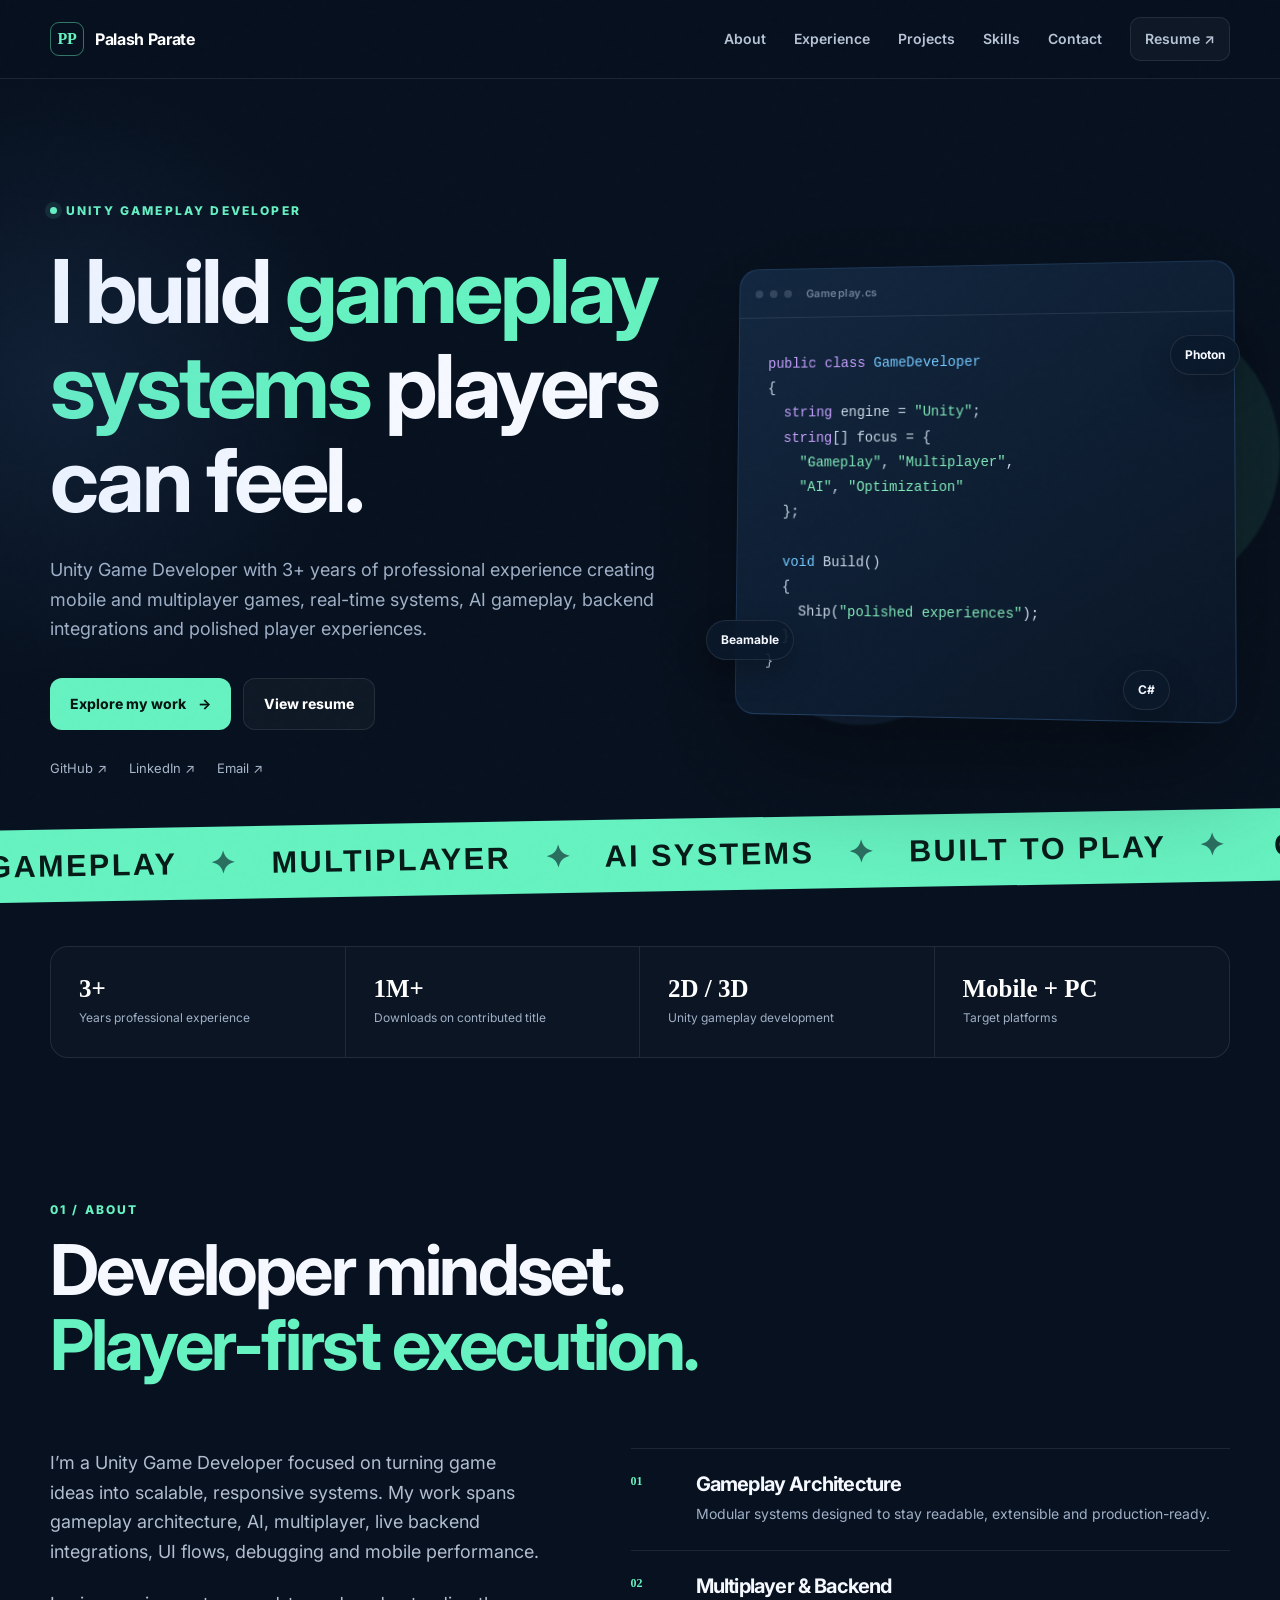
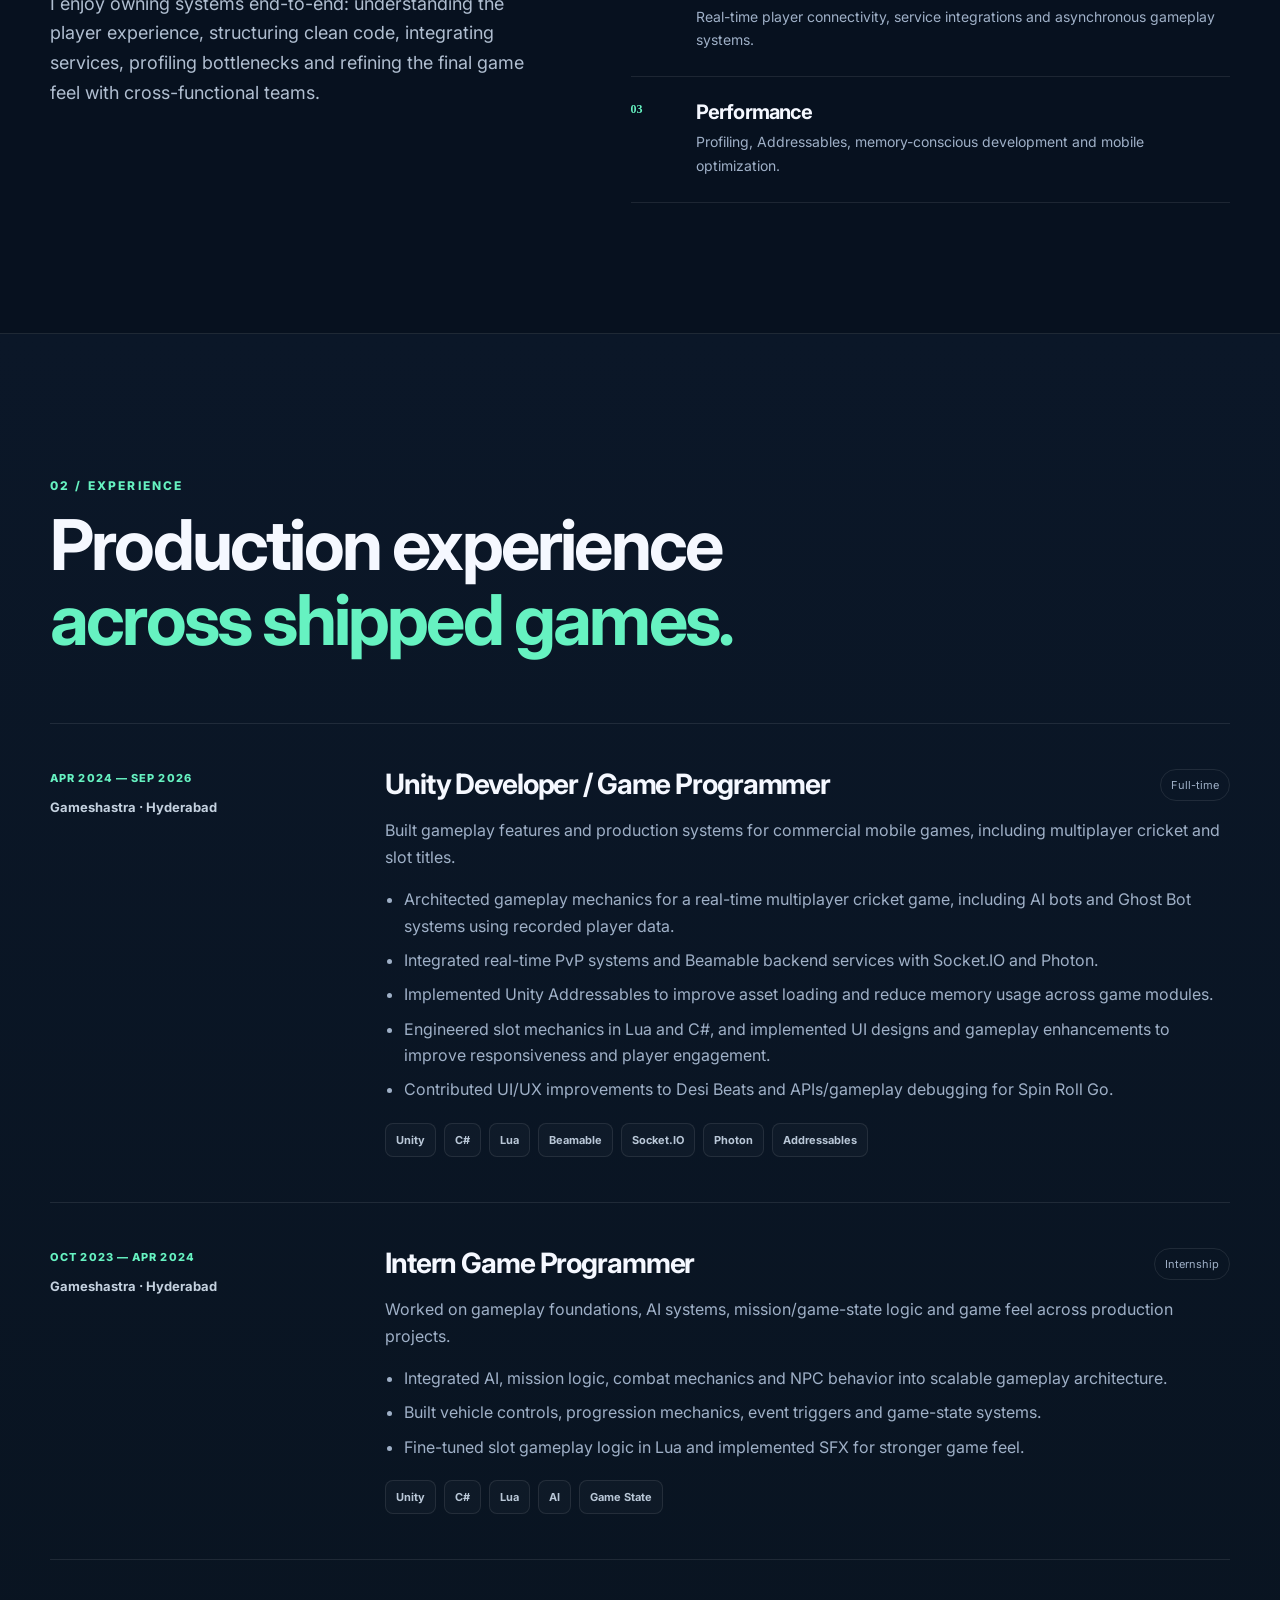
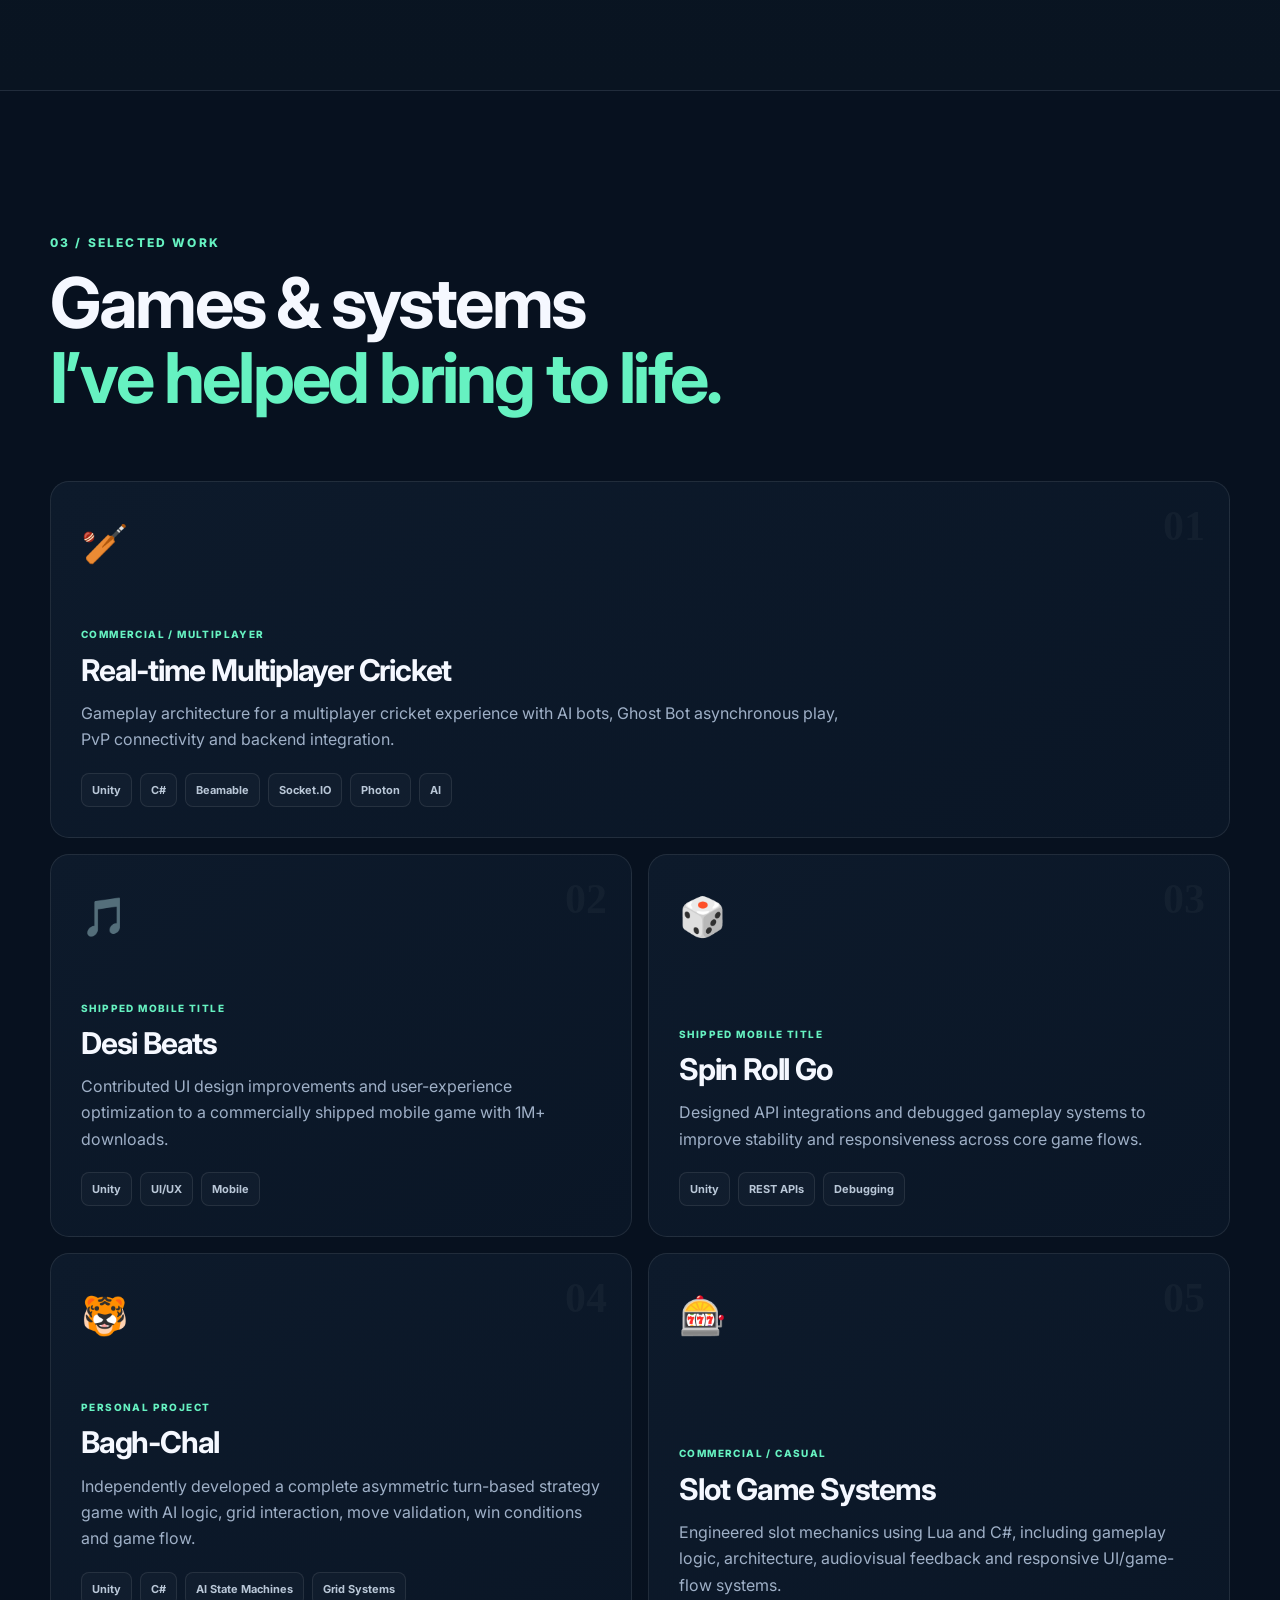
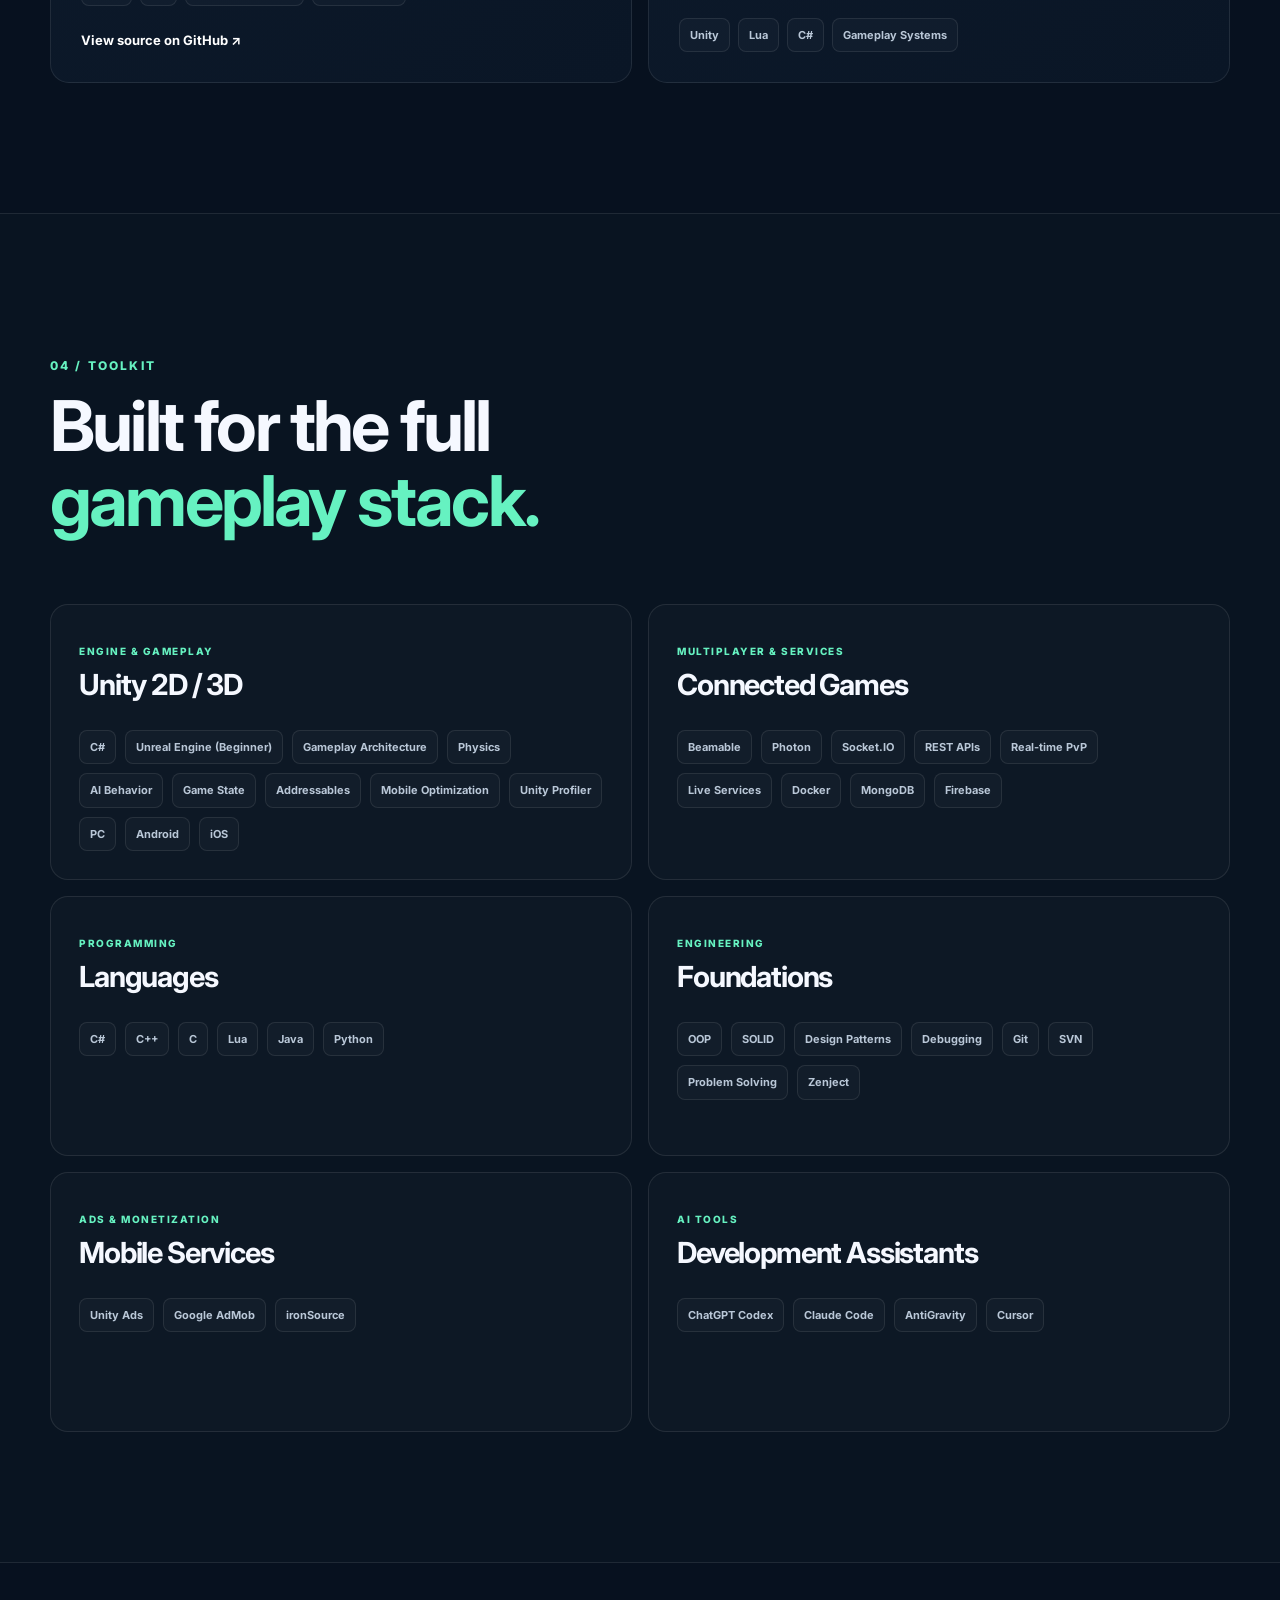
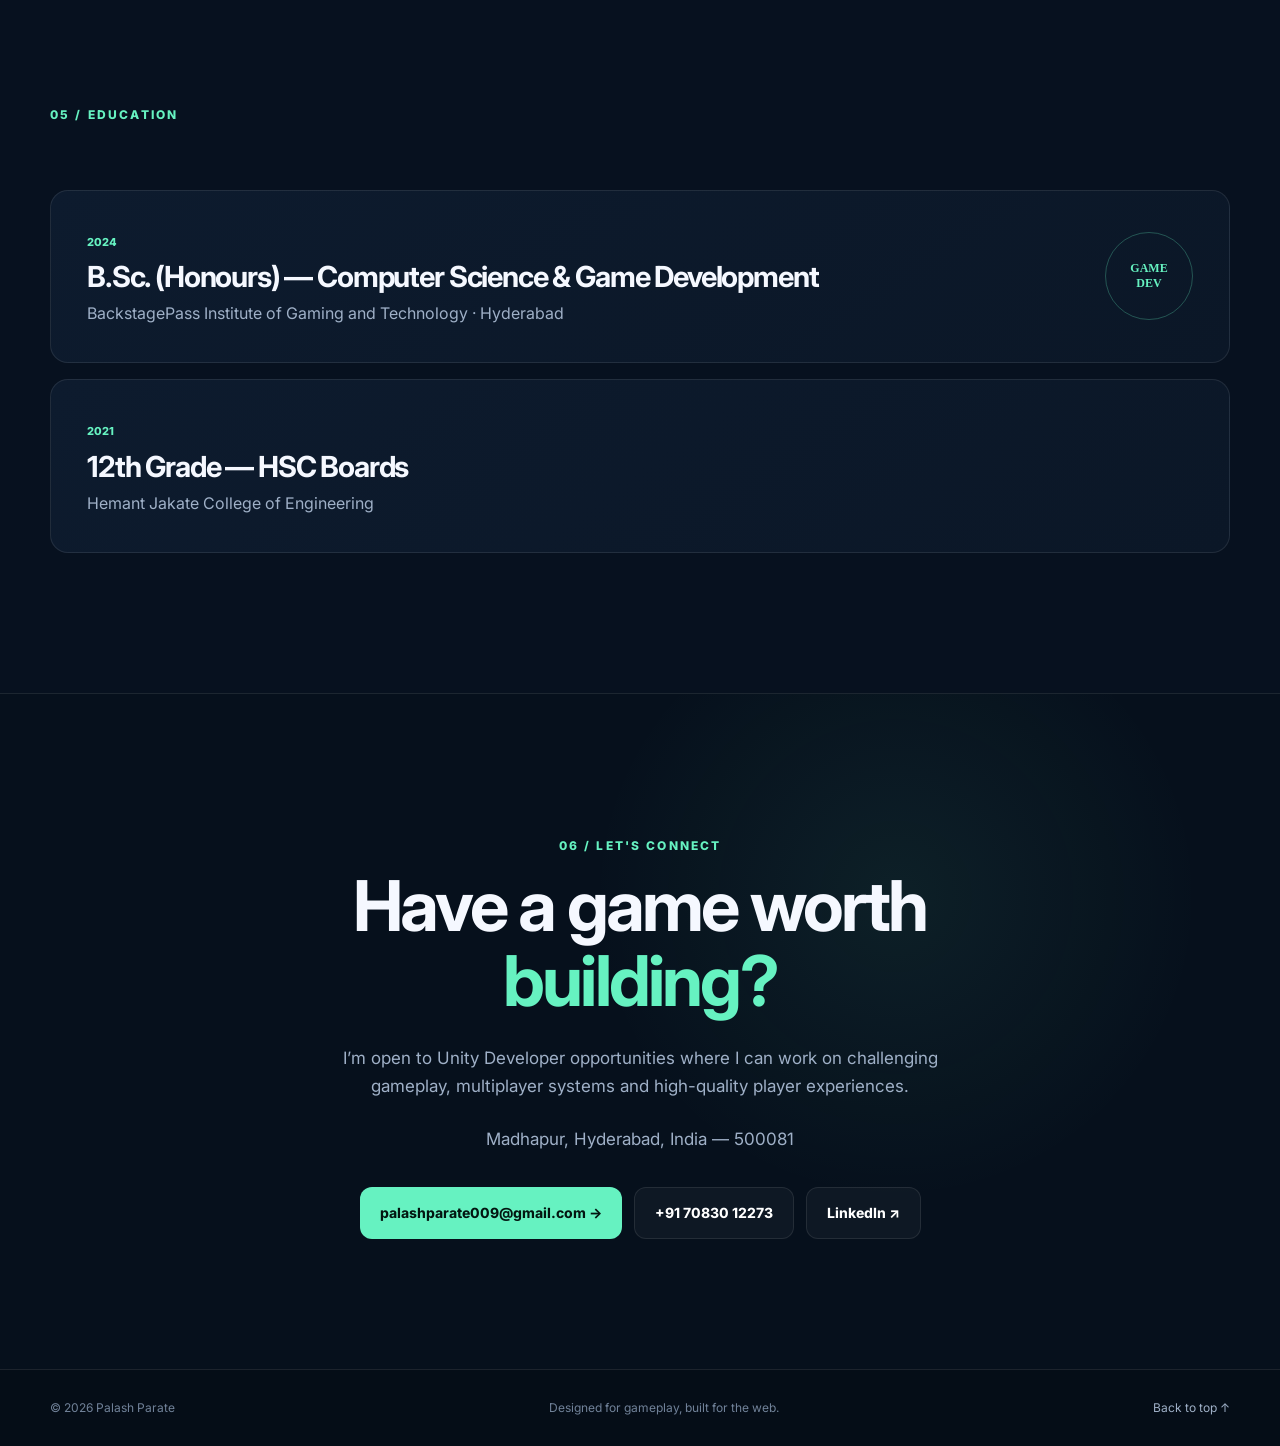
==== commit 31933b7f: "Added animations" ====
--- a/index.html
+++ b/index.html
@@ -13,6 +13,7 @@
 </head>
 <body>
   <div class="noise"></div>
+  <div class="scroll-progress" aria-hidden="true"></div>
   <header class="nav-shell">
     <nav class="nav container">
       <a class="brand" href="#home"><span class="brand-mark">PP</span><span>Palash Parate</span></a>
@@ -68,6 +69,10 @@
         <div class="floating-tag tag-three">C#</div>
       </div>
     </section>
+
+    <div class="motion-strip" aria-hidden="true">
+      <div class="motion-track"><span>GAMEPLAY <b>✦</b> MULTIPLAYER <b>✦</b> AI SYSTEMS <b>✦</b> BUILT TO PLAY <b>✦</b></span><span>GAMEPLAY <b>✦</b> MULTIPLAYER <b>✦</b> AI SYSTEMS <b>✦</b> BUILT TO PLAY <b>✦</b></span></div>
+    </div>
 
     <section class="metrics container reveal">
       <div><strong>3+</strong><span>Years professional experience</span></div>
--- a/style.css
+++ b/style.css
@@ -1,2 +1,23 @@
 :root{--bg:#07111f;--bg2:#0b1728;--panel:#0e1c2e;--panel2:#101f33;--text:#f5f8ff;--muted:#9fb0c7;--line:rgba(255,255,255,.09);--accent:#66f2c1;--accent2:#66a8ff;--max:1180px}*{box-sizing:border-box}html{scroll-behavior:smooth}body{margin:0;background:var(--bg);color:var(--text);font-family:Inter,system-ui,sans-serif;line-height:1.65;overflow-x:hidden}.noise{position:fixed;inset:0;pointer-events:none;opacity:.025;z-index:100;background-image:url("data:image/svg+xml,%3Csvg viewBox='0 0 180 180' xmlns='http://www.w3.org/2000/svg'%3E%3Cfilter id='n'%3E%3CfeTurbulence type='fractalNoise' baseFrequency='.8' numOctaves='3' stitchTiles='stitch'/%3E%3C/filter%3E%3Crect width='100%25' height='100%25' filter='url(%23n)' opacity='.5'/%3E%3C/svg%3E")}.container{width:min(calc(100% - 40px),var(--max));margin:auto}.nav-shell{position:fixed;top:0;left:0;width:100%;z-index:50;background:rgba(7,17,31,.72);backdrop-filter:blur(18px);border-bottom:1px solid var(--line)}.nav{height:78px;display:flex;align-items:center;justify-content:space-between}.brand{display:flex;align-items:center;gap:11px;color:#fff;text-decoration:none;font-weight:700;letter-spacing:-.02em}.brand-mark{display:grid;place-items:center;width:34px;height:34px;border:1px solid rgba(102,242,193,.45);border-radius:9px;color:var(--accent);font-family:"Space Grotesk"}.nav-links{display:flex;align-items:center;gap:28px}.nav-links a{color:#b7c4d6;text-decoration:none;font-size:14px;font-weight:600;transition:.2s}.nav-links a:hover{color:#fff}.nav-cta{padding:9px 14px;border:1px solid var(--line);border-radius:10px;background:rgba(255,255,255,.035)}.menu-btn{display:none;background:none;border:0;color:#fff;font-size:24px}.hero{min-height:820px;padding-top:160px;display:grid;grid-template-columns:1.1fr .9fr;gap:70px;align-items:center;position:relative}.hero:before{content:"";position:absolute;width:660px;height:660px;left:-320px;top:50px;background:radial-gradient(circle,rgba(102,168,255,.1),transparent 65%);pointer-events:none}.eyebrow,.kicker{font-size:12px;letter-spacing:.18em;font-weight:800;color:var(--accent);text-transform:uppercase}.eyebrow{display:flex;align-items:center;gap:9px}.dot{width:7px;height:7px;border-radius:50%;background:var(--accent);box-shadow:0 0 0 5px rgba(102,242,193,.1)}h1,h2,h3{font-family:"Space Grotesk",Inter,sans-serif;margin:0;line-height:1.07;letter-spacing:-.04em}.hero h1{font-size:clamp(54px,7vw,88px);margin:24px 0 28px;max-width:760px}.hero h1 span,.section-head h2 span,.contact-inner h2 span{color:var(--accent)}.hero-text{font-size:18px;color:var(--muted);max-width:680px;margin:0}.hero-actions,.contact-actions{display:flex;gap:12px;flex-wrap:wrap;margin-top:34px}.btn{display:inline-flex;align-items:center;justify-content:center;gap:12px;min-height:52px;padding:0 20px;border-radius:12px;text-decoration:none;font-weight:750;font-size:14px}.primary{background:var(--accent);color:#031611}.secondary{border:1px solid var(--line);color:#fff;background:rgba(255,255,255,.035)}.social-row{display:flex;gap:22px;margin-top:28px}.social-row a,.project-link{font-size:13px;color:#a8b7cb;text-decoration:none}.social-row a:hover,.project-link:hover{color:var(--accent)}.hero-visual{position:relative;min-height:480px;display:grid;place-items:center}.engine-card{width:min(100%,520px);background:linear-gradient(145deg,rgba(18,39,64,.98),rgba(9,21,37,.98));border:1px solid rgba(102,168,255,.19);border-radius:20px;box-shadow:0 40px 120px rgba(0,0,0,.38);transform:perspective(1000px) rotateY(-5deg) rotateX(2deg);overflow:hidden;position:relative;z-index:2}.window-bar{height:50px;border-bottom:1px solid var(--line);display:flex;align-items:center;gap:7px;padding:0 16px;color:#6f8198}.window-bar span{width:8px;height:8px;border-radius:50%;background:#33465e}.window-bar b{font:600 11px Inter;margin-left:8px;letter-spacing:.04em}.engine-card pre{margin:0;padding:35px 30px 40px;overflow:hidden;color:#ccdae9;font:500 14px/1.8 ui-monospace,SFMono-Regular,Menlo,monospace}.c-purple{color:#c7a1ff}.c-blue{color:#74c7ff}.c-green{color:#80e9b8}.orb{position:absolute;border-radius:50%;filter:blur(1px)}.orb-a{width:290px;height:290px;background:rgba(102,242,193,.10);right:-50px;top:60px}.orb-b{width:240px;height:240px;background:rgba(102,168,255,.12);left:10px;bottom:5px}.floating-tag{position:absolute;z-index:3;background:rgba(10,25,43,.9);border:1px solid var(--line);padding:9px 14px;border-radius:999px;font-size:12px;font-weight:700;box-shadow:0 12px 30px rgba(0,0,0,.25)}.tag-one{right:-10px;top:85px}.tag-two{left:-25px;bottom:70px}.tag-three{right:60px;bottom:20px}.metrics{display:grid;grid-template-columns:repeat(4,1fr);border:1px solid var(--line);border-radius:18px;background:rgba(255,255,255,.02);overflow:hidden}.metrics div{padding:28px;border-right:1px solid var(--line)}.metrics div:last-child{border:0}.metrics strong{display:block;font:700 25px "Space Grotesk";color:#fff}.metrics span{font-size:12px;color:var(--muted)}.section{padding:130px 0}.section-head{margin-bottom:65px}.section-head h2,.contact-inner h2{font-size:clamp(42px,6vw,70px);margin-top:13px}.about-grid{display:grid;grid-template-columns:.9fr 1.1fr;gap:90px}.about-copy p{font-size:18px;color:#b0bed0;margin:0 0 22px}.principles{border-top:1px solid var(--line)}.principles article{display:grid;grid-template-columns:55px 1fr;gap:10px;padding:25px 0;border-bottom:1px solid var(--line)}.principles article>span{color:var(--accent);font:700 12px "Space Grotesk"}.principles h3{font-size:20px;margin-bottom:7px}.principles p{margin:0;color:var(--muted);font-size:14px}.experience-bg{background:linear-gradient(180deg,var(--bg2),#091421);border-top:1px solid var(--line);border-bottom:1px solid var(--line)}.timeline{border-top:1px solid var(--line)}.timeline-item{display:grid;grid-template-columns:280px 1fr;gap:55px;padding:45px 0;border-bottom:1px solid var(--line)}.time-meta span{display:block;color:var(--accent);font-size:11px;font-weight:800;letter-spacing:.1em}.time-meta b{display:block;margin-top:10px;color:#c4d1df;font-size:13px}.role-line{display:flex;align-items:center;justify-content:space-between;gap:20px}.role-line h3{font-size:28px}.role-line span{font-size:11px;padding:6px 10px;border:1px solid var(--line);border-radius:999px;color:var(--muted)}.time-content>p,.time-content li{color:var(--muted)}.time-content ul{padding-left:19px}.time-content li{margin:8px 0}.chips{display:flex;gap:8px;flex-wrap:wrap;margin-top:20px}.chips span,.skill-cloud span{font-size:11px;font-weight:700;color:#b9c7d7;border:1px solid var(--line);background:rgba(255,255,255,.025);padding:7px 10px;border-radius:8px}.project-grid{display:grid;grid-template-columns:repeat(2,1fr);gap:16px}.project-card{position:relative;min-height:365px;padding:30px;background:linear-gradient(145deg,#0d1a2b,#0a1626);border:1px solid var(--line);border-radius:19px;display:flex;flex-direction:column;transition:.25s;overflow:hidden}.project-card:hover{transform:translateY(-5px);border-color:rgba(102,242,193,.24)}.project-card.featured{grid-column:1/-1;min-height:340px}.project-index{position:absolute;top:20px;right:24px;font:700 42px "Space Grotesk";color:rgba(255,255,255,.035)}.project-icon{font-size:38px;margin-bottom:45px}.project-body{margin-top:auto}.project-label{font-size:10px;letter-spacing:.14em;color:var(--accent);font-weight:800}.project-body h3{font-size:30px;margin:8px 0 14px}.project-body p{color:var(--muted);max-width:760px;margin:0}.project-link{display:inline-block;margin-top:24px;color:#fff;font-weight:700}.skills-section{background:#091421;border-top:1px solid var(--line);border-bottom:1px solid var(--line)}.skills-grid{display:grid;grid-template-columns:repeat(2,1fr);gap:16px}.skill-panel{min-height:260px;padding:28px;border:1px solid var(--line);border-radius:18px;background:rgba(255,255,255,.02)}.skill-panel>p{font-size:10px;letter-spacing:.15em;color:var(--accent);font-weight:800}.skill-panel h3{font-size:29px;margin:10px 0 30px}.skill-cloud{display:flex;gap:9px;flex-wrap:wrap}.education{padding-bottom:140px}.education-card{display:flex;justify-content:space-between;align-items:center;padding:36px;border:1px solid var(--line);border-radius:18px;background:linear-gradient(145deg,#0d1b2e,#0b1727)}.education-card span{font-size:11px;color:var(--accent);font-weight:800}.education-card h3{font-size:29px;margin:8px 0}.education-card p{color:var(--muted);margin:0}.edu-badge{width:88px;height:88px;border-radius:50%;display:grid;place-items:center;text-align:center;border:1px solid rgba(102,242,193,.28);color:var(--accent);font:700 12px/1.3 "Space Grotesk";flex:none}.contact-section{padding:130px 0;background:radial-gradient(circle at 70% 30%,rgba(102,242,193,.07),transparent 30%),#06101c;border-top:1px solid var(--line)}.contact-inner{max-width:900px;text-align:center}.contact-inner>p:not(.kicker){max-width:660px;margin:25px auto 0;color:var(--muted);font-size:17px}.contact-actions{justify-content:center}footer{border-top:1px solid var(--line);padding:28px 0;background:#050d17}.footer-inner{display:flex;align-items:center;justify-content:space-between;color:#718299;font-size:12px}.footer-inner a{color:#9fb0c7;text-decoration:none}.reveal{opacity:0;transform:translateY(24px);transition:opacity .7s ease,transform .7s ease}.reveal.visible{opacity:1;transform:none}.delay-1{transition-delay:.08s}@media(max-width:900px){.nav-links{position:absolute;top:78px;left:0;width:100%;padding:22px;background:#091523;border-bottom:1px solid var(--line);display:none;flex-direction:column;align-items:flex-start}.nav-links.open{display:flex}.menu-btn{display:block}.hero{grid-template-columns:1fr;padding-top:140px;padding-bottom:90px;gap:40px}.hero-visual{min-height:390px}.engine-card{transform:none}.metrics{grid-template-columns:repeat(2,1fr)}.metrics div:nth-child(2){border-right:0}.metrics div:nth-child(-n+2){border-bottom:1px solid var(--line)}.about-grid{grid-template-columns:1fr;gap:45px}.timeline-item{grid-template-columns:1fr;gap:25px}.project-grid,.skills-grid{grid-template-columns:1fr}.project-card.featured{grid-column:auto}.section{padding:95px 0}}@media(max-width:600px){.container{width:min(calc(100% - 26px),var(--max))}.nav{height:68px}.nav-links{top:68px}.brand span:last-child{font-size:14px}.hero{min-height:auto;padding-top:115px}.hero h1{font-size:48px}.hero-text{font-size:16px}.hero-actions .btn{width:100%}.hero-visual{min-height:340px}.engine-card pre{font-size:11px;padding:25px 18px}.floating-tag{display:none}.metrics{grid-template-columns:1fr}.metrics div{border-right:0!important;border-bottom:1px solid var(--line)!important}.metrics div:last-child{border-bottom:0!important}.section-head{margin-bottom:40px}.section-head h2,.contact-inner h2{font-size:42px}.role-line{align-items:flex-start;flex-direction:column}.role-line h3,.project-body h3,.education-card h3{font-size:25px}.project-card{min-height:330px;padding:23px}.education-card{align-items:flex-start;gap:20px}.edu-badge{width:65px;height:65px}.footer-inner{gap:15px;flex-direction:column;text-align:center}.social-row{flex-wrap:wrap}}
 :is(.education-card) + .education-card{margin-top:16px}
+
+/* Motion and interaction */
+.scroll-progress{position:fixed;z-index:100;top:0;left:0;width:100%;height:3px;background:linear-gradient(90deg,var(--accent),var(--accent2));transform:scaleX(0);transform-origin:left;pointer-events:none}
+.motion-strip{overflow:hidden;padding:18px 0;background:var(--accent);color:#061b18;transform:rotate(-1deg) scale(1.02);margin:0 0 55px}
+.motion-track{display:flex;width:max-content;animation:marquee 24s linear infinite}
+.motion-track span{white-space:nowrap;font:700 clamp(18px,2.4vw,30px) "Space Grotesk",sans-serif;letter-spacing:.08em;padding-right:24px}
+.motion-track b{padding:0 22px;color:#2a6e60}
+@keyframes marquee{to{transform:translateX(-50%)}}
+.reveal{opacity:1;transform:none}
+.motion-ready .reveal{opacity:0;transform:translateY(40px);transition:opacity .8s ease,transform .8s cubic-bezier(.2,.7,.2,1)}
+.motion-ready .reveal.visible{opacity:1;transform:none}
+.hero-visual .engine-card{translate:var(--pointer-x,0px) var(--pointer-y,0px);transition:translate .3s ease,box-shadow .3s ease}
+.hero-visual:hover .engine-card{box-shadow:0 40px 120px rgba(0,0,0,.4),0 0 60px rgba(102,242,193,.09)}
+.orb-a{animation:float-a 7s ease-in-out infinite alternate}.orb-b{animation:float-b 8s ease-in-out infinite alternate}
+.floating-tag{animation:float-a 5s ease-in-out infinite alternate}.tag-two{animation-delay:-2s}.tag-three{animation-delay:-4s}
+@keyframes float-a{to{translate:0 -18px}}@keyframes float-b{to{translate:16px 18px}}
+.project-card::before{content:"";position:absolute;inset:0;background:radial-gradient(circle at 80% 0,rgba(102,242,193,.12),transparent 50%);opacity:0;transition:opacity .3s;pointer-events:none}.project-card:hover::before,.project-card:focus-within::before{opacity:1}
+.project-icon{transition:transform .35s cubic-bezier(.2,.7,.2,1)}.project-card:hover .project-icon,.project-card:focus-within .project-icon{transform:translateY(-5px) rotate(-8deg)}
+.btn{transition:transform .25s,box-shadow .25s}.btn:hover{transform:translateY(-3px);box-shadow:0 10px 30px rgba(102,242,193,.15)}
+a:focus-visible,button:focus-visible{outline:2px solid var(--accent);outline-offset:4px}
+@media (prefers-reduced-motion:reduce){html{scroll-behavior:auto}.motion-track,.orb,.floating-tag{animation:none}.reveal,.motion-ready .reveal{opacity:1;transform:none;transition:none}.hero-visual .engine-card{translate:none}.project-card,.project-icon,.btn{transition:none}}
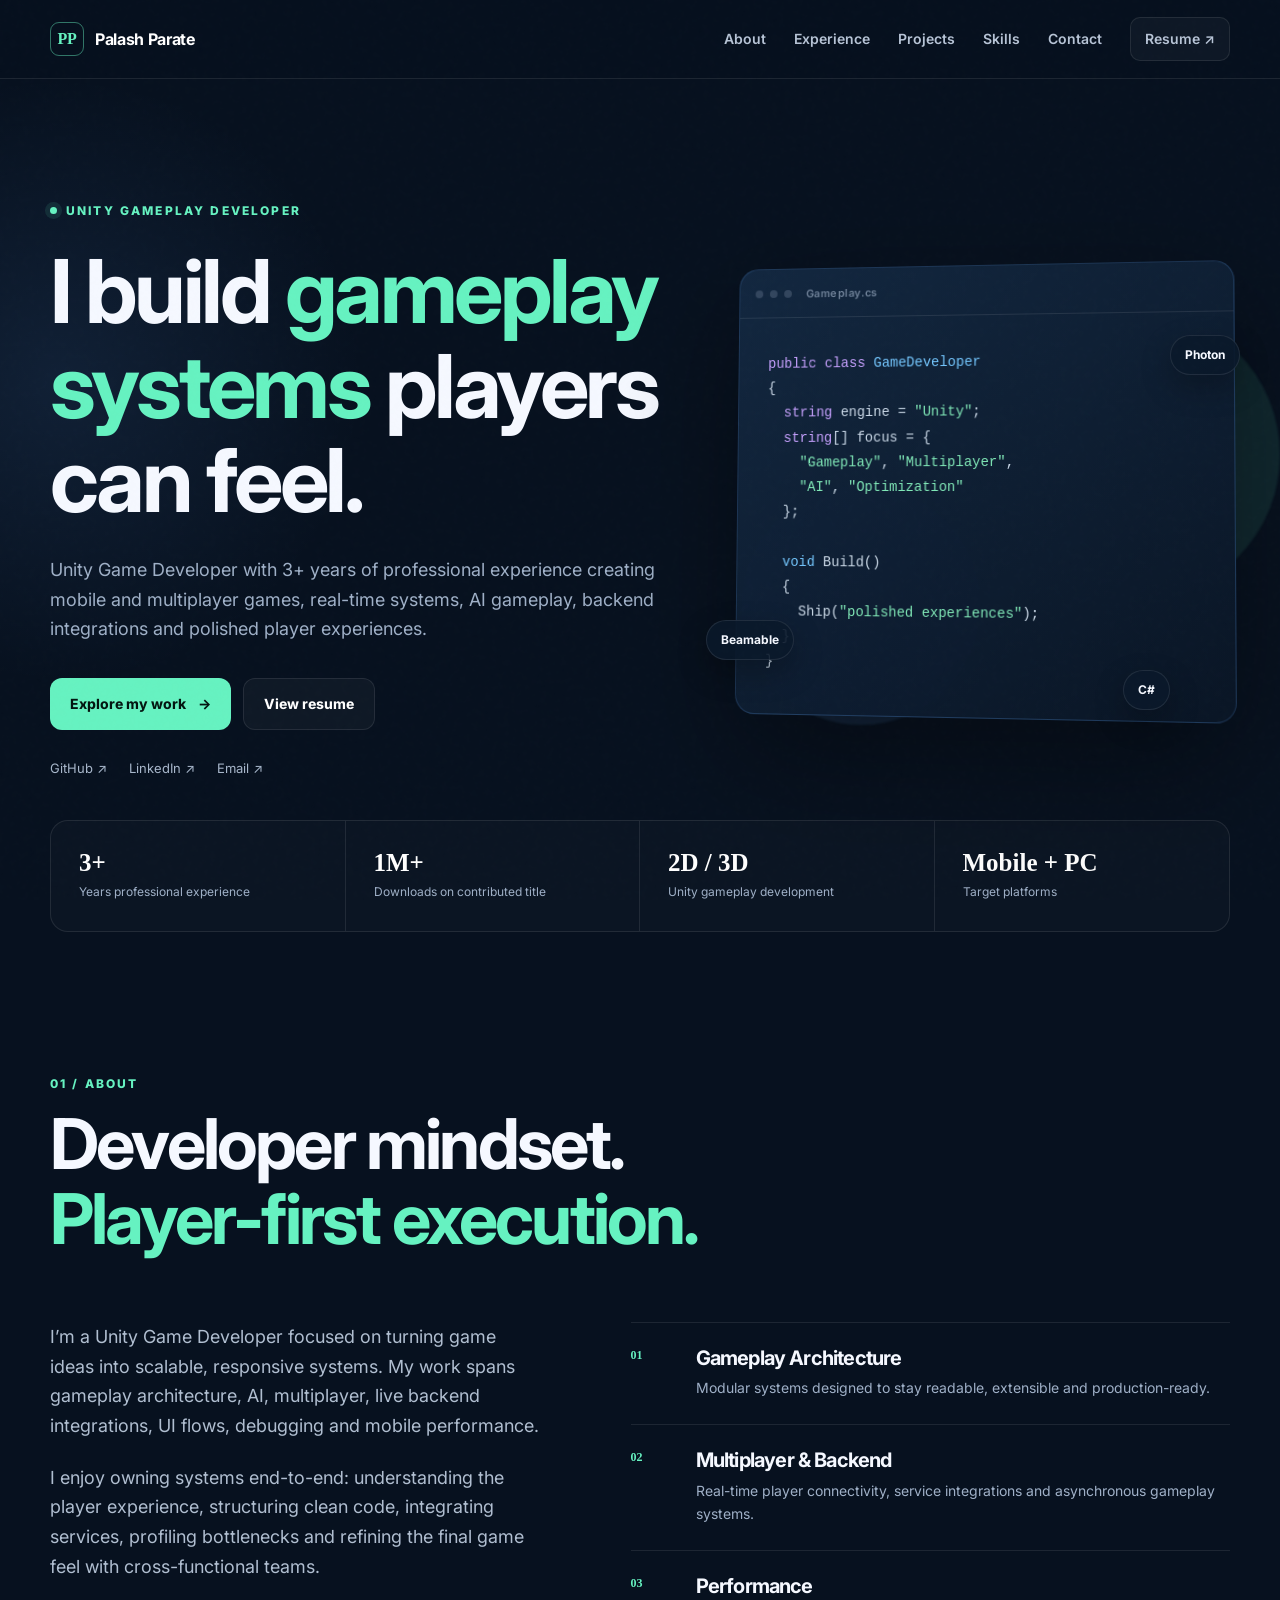
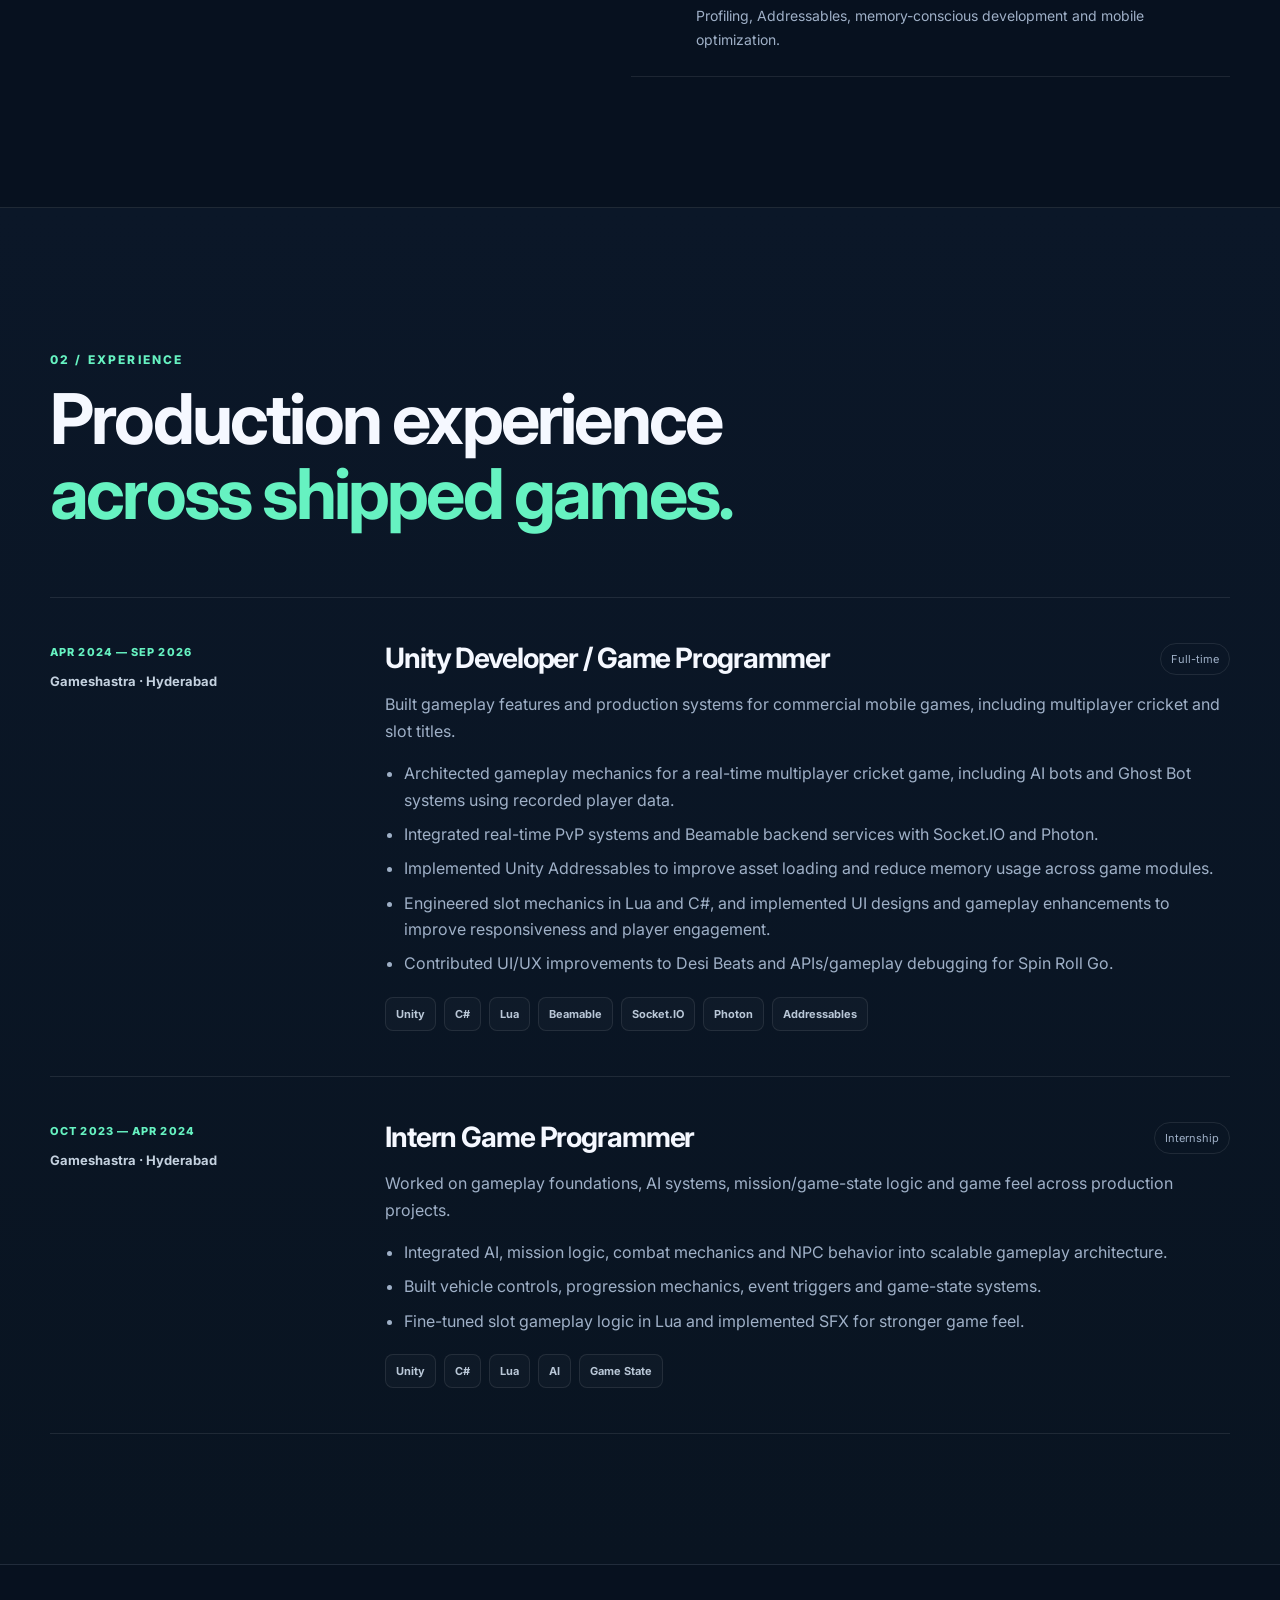
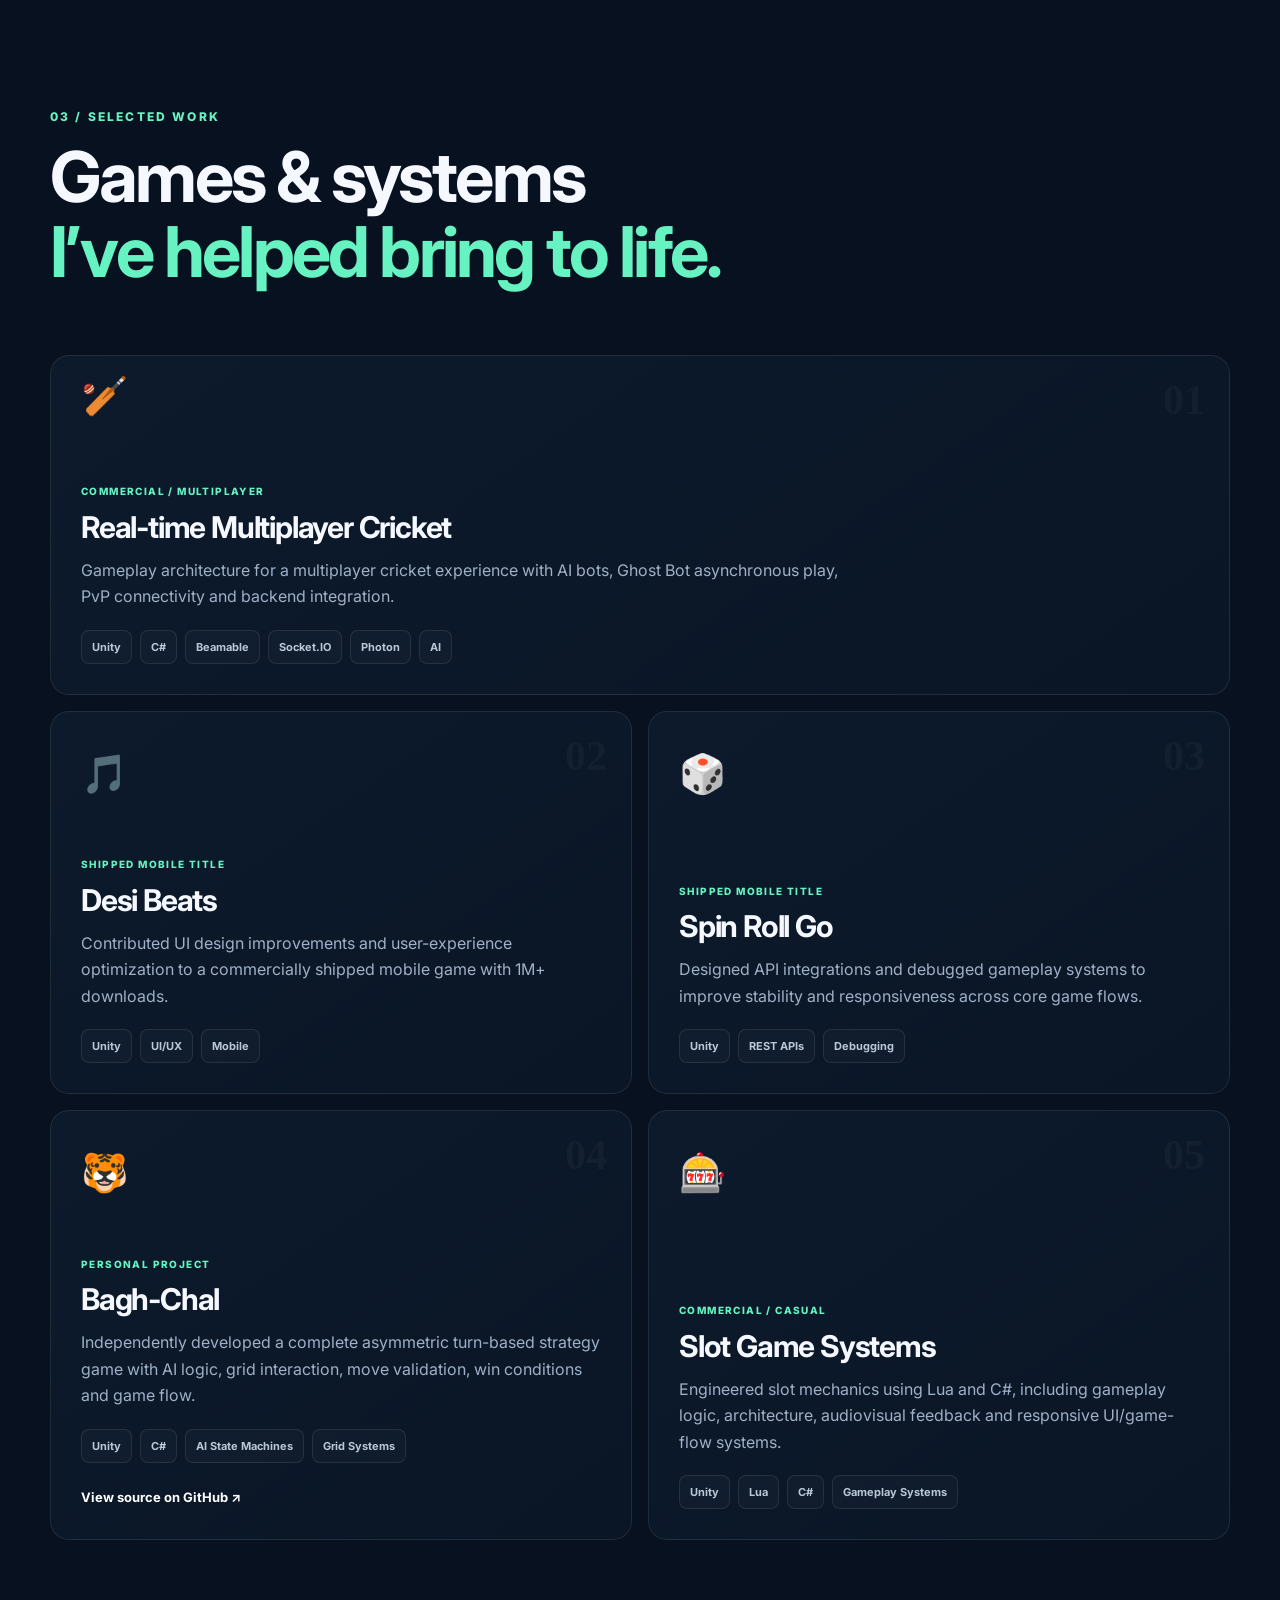
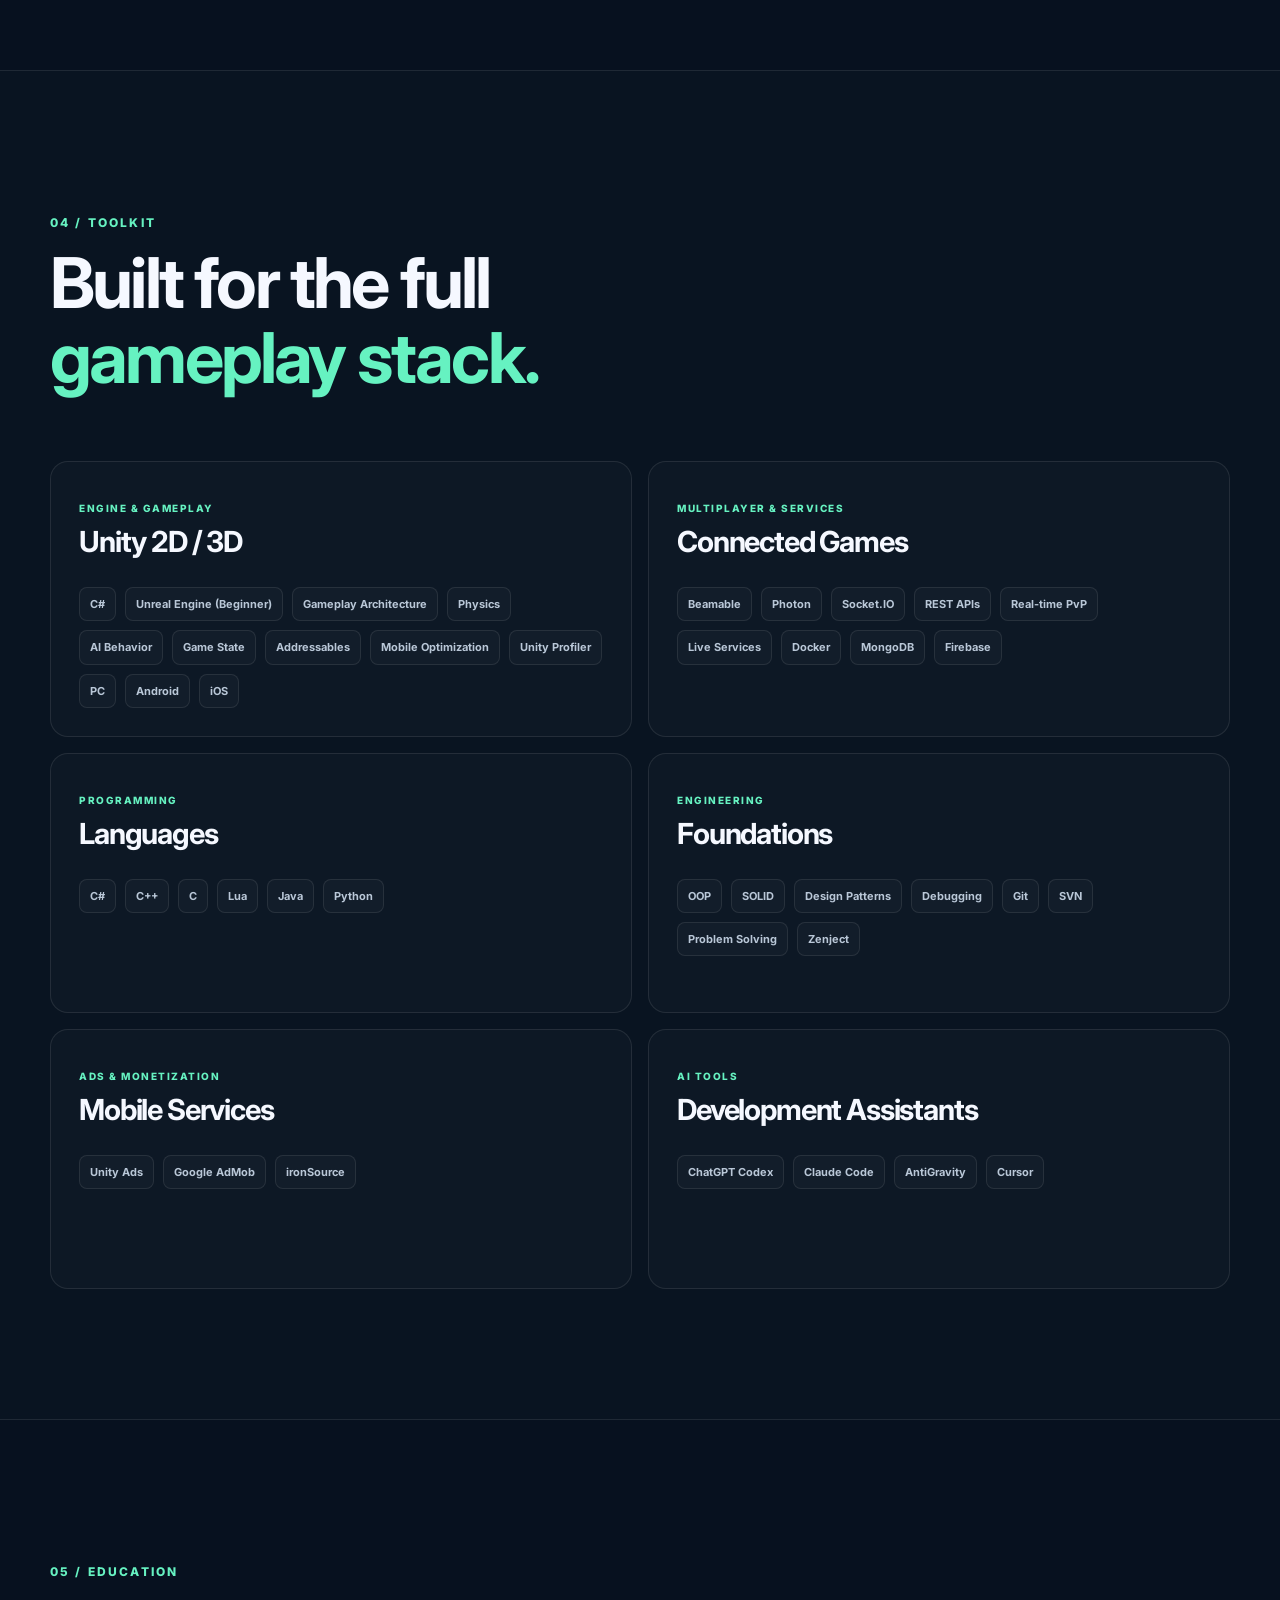
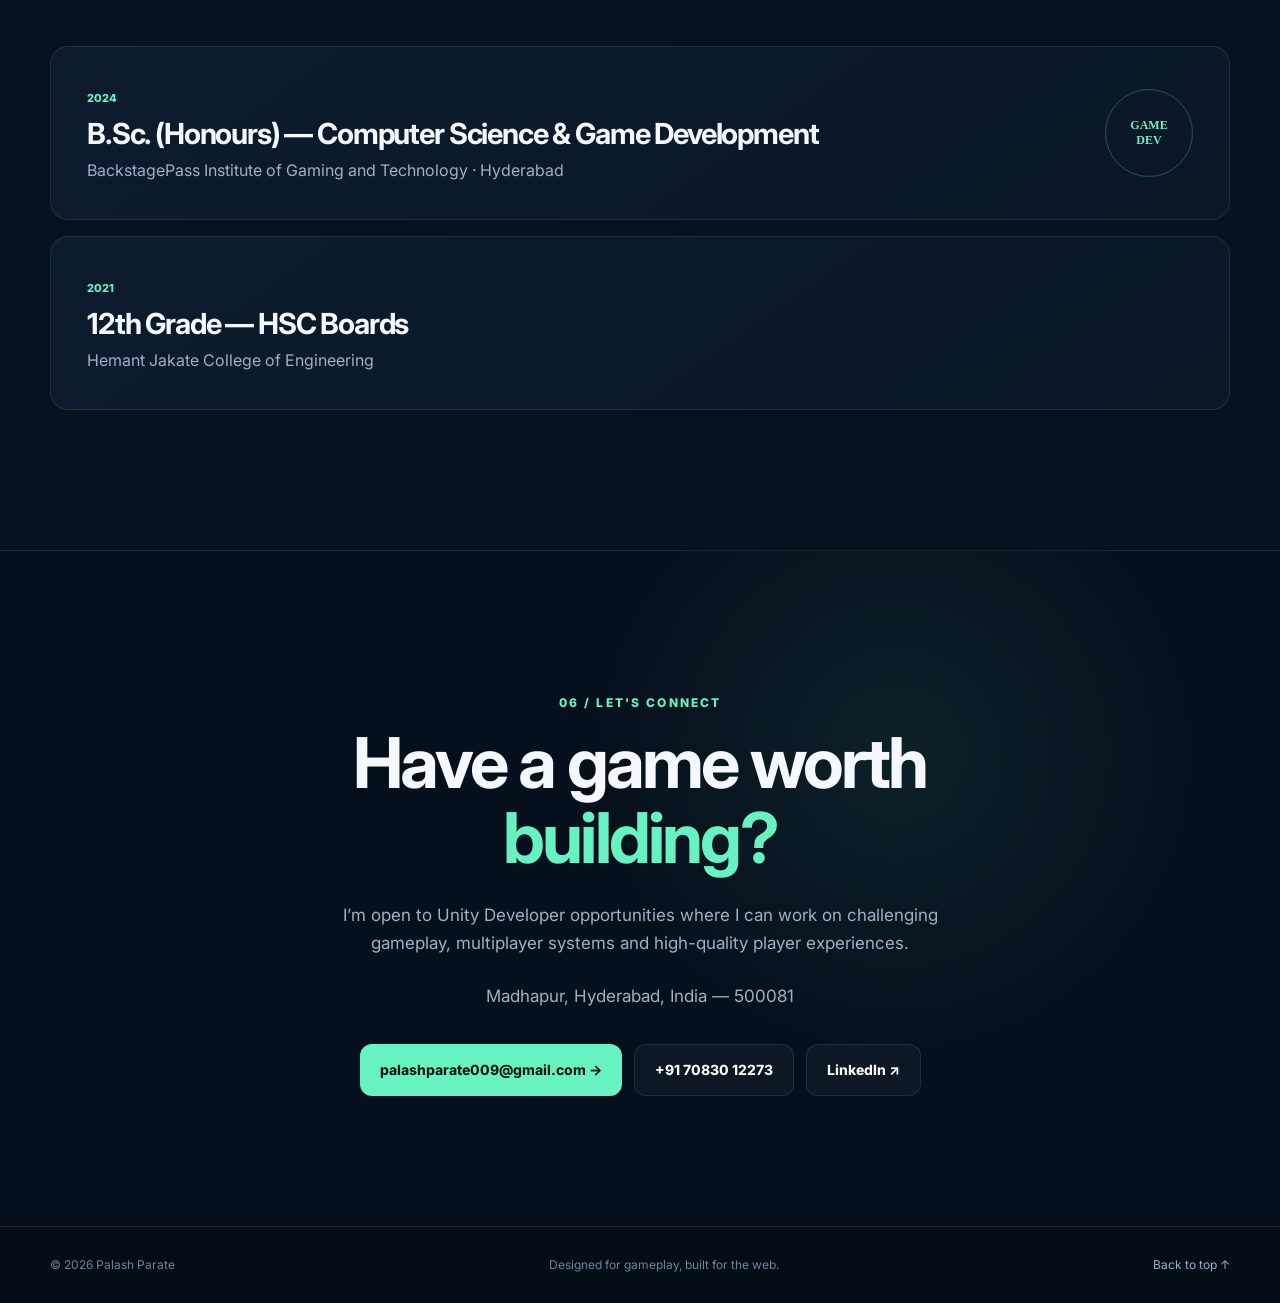
==== commit 39ebb250: "updated code" ====
--- a/index.html
+++ b/index.html
@@ -70,10 +70,6 @@
       </div>
     </section>
 
-    <div class="motion-strip" aria-hidden="true">
-      <div class="motion-track"><span>GAMEPLAY <b>✦</b> MULTIPLAYER <b>✦</b> AI SYSTEMS <b>✦</b> BUILT TO PLAY <b>✦</b></span><span>GAMEPLAY <b>✦</b> MULTIPLAYER <b>✦</b> AI SYSTEMS <b>✦</b> BUILT TO PLAY <b>✦</b></span></div>
-    </div>
-
     <section class="metrics container reveal">
       <div><strong>3+</strong><span>Years professional experience</span></div>
       <div><strong>1M+</strong><span>Downloads on contributed title</span></div>
@@ -137,7 +133,7 @@
       <div class="project-grid">
         <article class="project-card featured reveal">
           <div class="project-index">01</div>
-          <div class="project-icon">🏏</div>
+          <div class="project-icon" aria-hidden="true">🏏</div>
           <div class="project-body"><span class="project-label">COMMERCIAL / MULTIPLAYER</span><h3>Real-time Multiplayer Cricket</h3><p>Gameplay architecture for a multiplayer cricket experience with AI bots, Ghost Bot asynchronous play, PvP connectivity and backend integration.</p><div class="chips"><span>Unity</span><span>C#</span><span>Beamable</span><span>Socket.IO</span><span>Photon</span><span>AI</span></div></div>
         </article>
         <article class="project-card reveal">
--- a/style.css
+++ b/style.css
@@ -3,11 +3,6 @@
 
 /* Motion and interaction */
 .scroll-progress{position:fixed;z-index:100;top:0;left:0;width:100%;height:3px;background:linear-gradient(90deg,var(--accent),var(--accent2));transform:scaleX(0);transform-origin:left;pointer-events:none}
-.motion-strip{overflow:hidden;padding:18px 0;background:var(--accent);color:#061b18;transform:rotate(-1deg) scale(1.02);margin:0 0 55px}
-.motion-track{display:flex;width:max-content;animation:marquee 24s linear infinite}
-.motion-track span{white-space:nowrap;font:700 clamp(18px,2.4vw,30px) "Space Grotesk",sans-serif;letter-spacing:.08em;padding-right:24px}
-.motion-track b{padding:0 22px;color:#2a6e60}
-@keyframes marquee{to{transform:translateX(-50%)}}
 .reveal{opacity:1;transform:none}
 .motion-ready .reveal{opacity:0;transform:translateY(40px);transition:opacity .8s ease,transform .8s cubic-bezier(.2,.7,.2,1)}
 .motion-ready .reveal.visible{opacity:1;transform:none}
@@ -20,4 +15,34 @@
 .project-icon{transition:transform .35s cubic-bezier(.2,.7,.2,1)}.project-card:hover .project-icon,.project-card:focus-within .project-icon{transform:translateY(-5px) rotate(-8deg)}
 .btn{transition:transform .25s,box-shadow .25s}.btn:hover{transform:translateY(-3px);box-shadow:0 10px 30px rgba(102,242,193,.15)}
 a:focus-visible,button:focus-visible{outline:2px solid var(--accent);outline-offset:4px}
-@media (prefers-reduced-motion:reduce){html{scroll-behavior:auto}.motion-track,.orb,.floating-tag{animation:none}.reveal,.motion-ready .reveal{opacity:1;transform:none;transition:none}.hero-visual .engine-card{translate:none}.project-card,.project-icon,.btn{transition:none}}
+@media (prefers-reduced-motion:reduce){html{scroll-behavior:auto}.orb,.floating-tag{animation:none}.reveal,.motion-ready .reveal{opacity:1;transform:none;transition:none}.hero-visual .engine-card{translate:none}.project-card,.project-icon,.btn{transition:none}}
+
+/* Additional movement */
+.project-card.featured .project-icon{position:absolute;top:20px;left:30px;margin:0;line-height:1}
+.project-card.featured .project-body{padding-top:70px}
+@media(max-width:600px){.project-card.featured .project-icon{left:23px}}
+.motion-ready .hero-copy.visible > *{animation:hero-rise .75s both cubic-bezier(.2,.7,.2,1)}
+.motion-ready .hero-copy.visible h1{animation-delay:.08s}
+.motion-ready .hero-copy.visible .hero-text{animation-delay:.16s}
+.motion-ready .hero-copy.visible .hero-actions{animation-delay:.24s}
+.motion-ready .hero-copy.visible .social-row{animation-delay:.32s}
+@keyframes hero-rise{from{opacity:0;transform:translateY(20px)}to{opacity:1;transform:translateY(0)}}
+.dot{animation:beacon 2.5s ease-in-out infinite}
+@keyframes beacon{50%{box-shadow:0 0 0 10px rgba(102,242,193,0)}}
+.nav-links a:not(.nav-cta){position:relative}
+.nav-links a:not(.nav-cta)::after{content:"";position:absolute;left:0;bottom:-6px;width:100%;height:2px;background:var(--accent);transform:scaleX(0);transform-origin:left;transition:transform .25s}
+.nav-links a:hover::after,.nav-links a:focus-visible::after{transform:scaleX(1)}
+.motion-ready .metrics.visible strong{animation:metric-arrive .7s both cubic-bezier(.2,.7,.2,1)}
+.motion-ready .metrics.visible div:nth-child(2) strong{animation-delay:.1s}
+.motion-ready .metrics.visible div:nth-child(3) strong{animation-delay:.2s}
+.motion-ready .metrics.visible div:nth-child(4) strong{animation-delay:.3s}
+@keyframes metric-arrive{from{opacity:0;transform:translateY(12px)}to{opacity:1;transform:translateY(0)}}
+.project-card::before{background:radial-gradient(circle 250px at var(--glow-x,80%) var(--glow-y,0%),rgba(102,242,193,.14),transparent 75%)}
+.motion-ready .project-card.visible:hover,.motion-ready .project-card.visible:focus-within{transform:translateY(-6px);border-color:rgba(102,242,193,.35)}
+.skill-panel{transition:border-color .3s,background .3s}
+.skill-panel:hover{border-color:rgba(102,242,193,.28);background:rgba(102,242,193,.035)}
+.skill-cloud span,.chips span{transition:transform .25s,border-color .25s,color .25s}
+.skill-panel:hover .skill-cloud span:hover,.chips span:hover{transform:translateY(-4px);border-color:rgba(102,242,193,.5);color:var(--accent)}
+.principles article{transition:padding-left .3s,background .3s}
+.principles article:hover{padding-left:12px;background:linear-gradient(90deg,rgba(102,242,193,.05),transparent)}
+@media (prefers-reduced-motion:reduce){.motion-ready .hero-copy.visible > *,.motion-ready .metrics.visible strong,.dot{animation:none}.motion-ready .project-card.visible:hover,.motion-ready .project-card.visible:focus-within,.skill-panel:hover .skill-cloud span:hover,.chips span:hover{transform:none}.skill-panel,.skill-cloud span,.chips span,.principles article,.nav-links a::after{transition:none}}
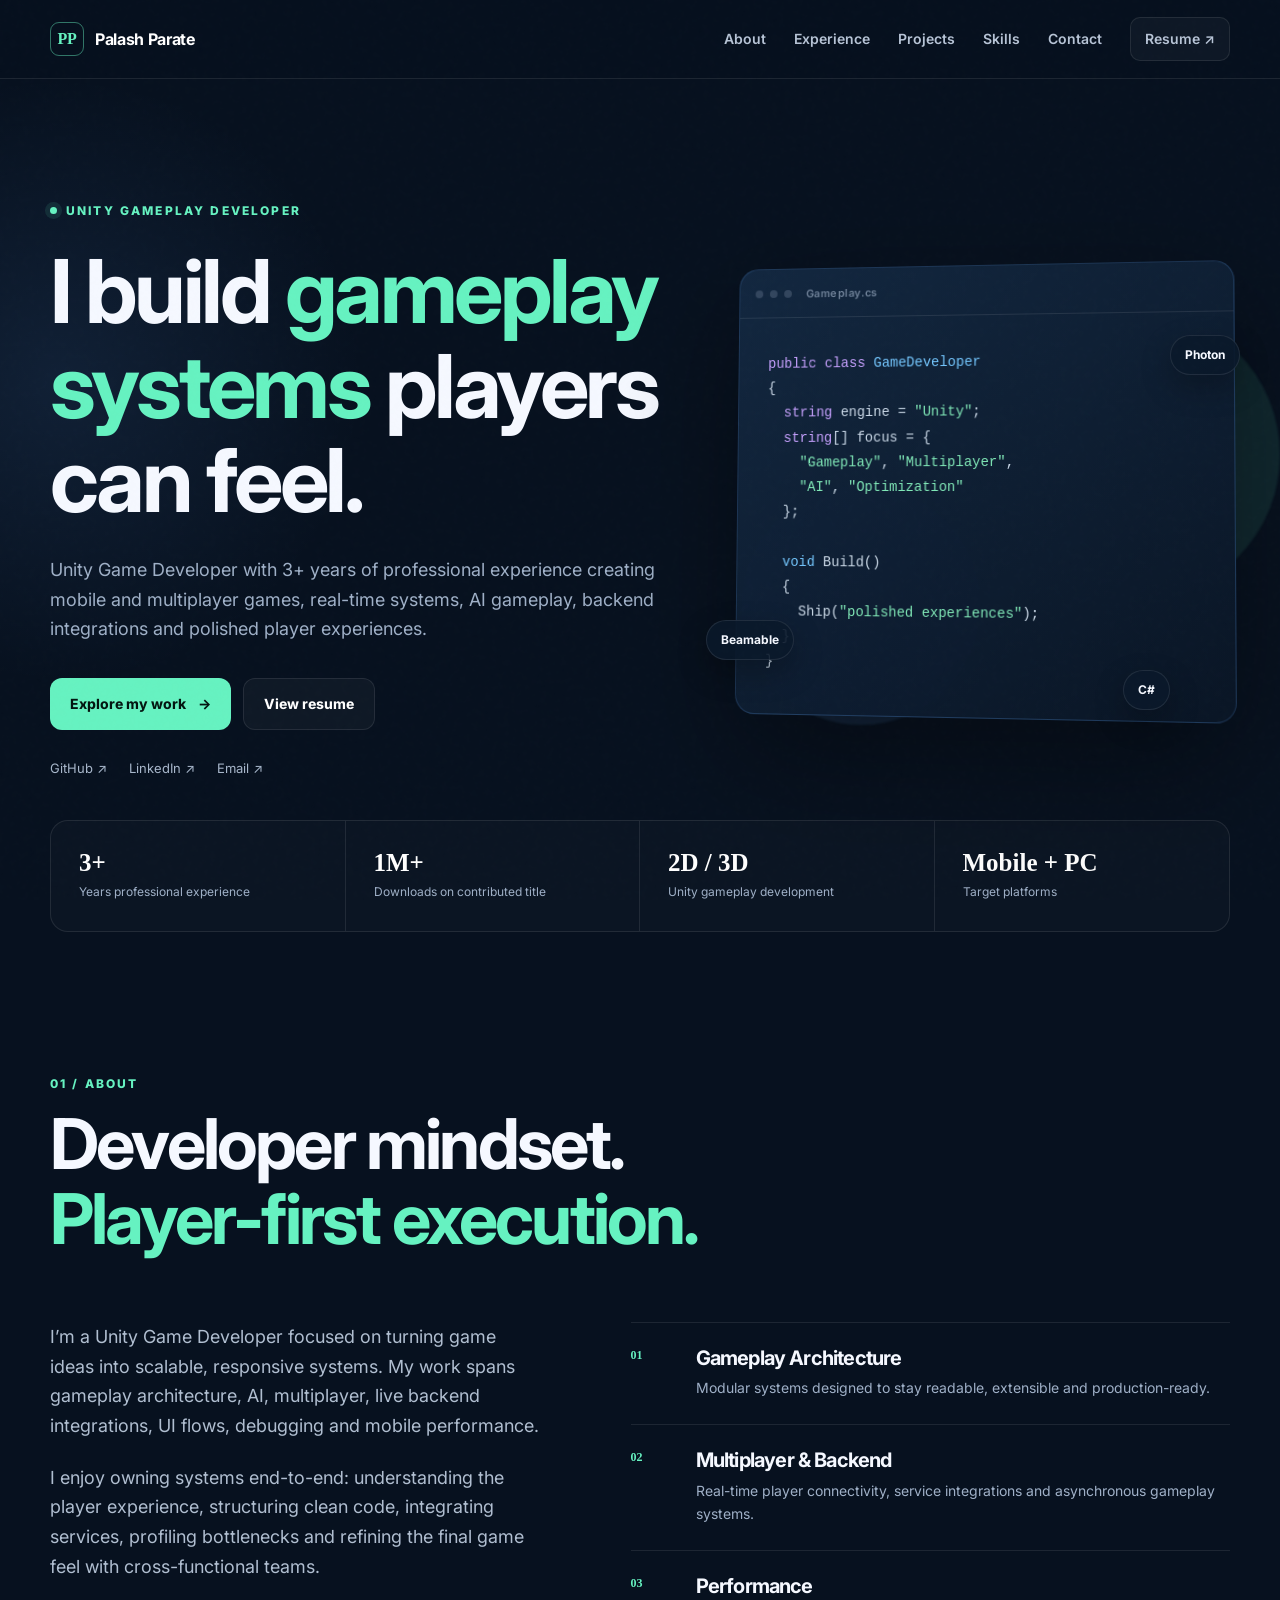
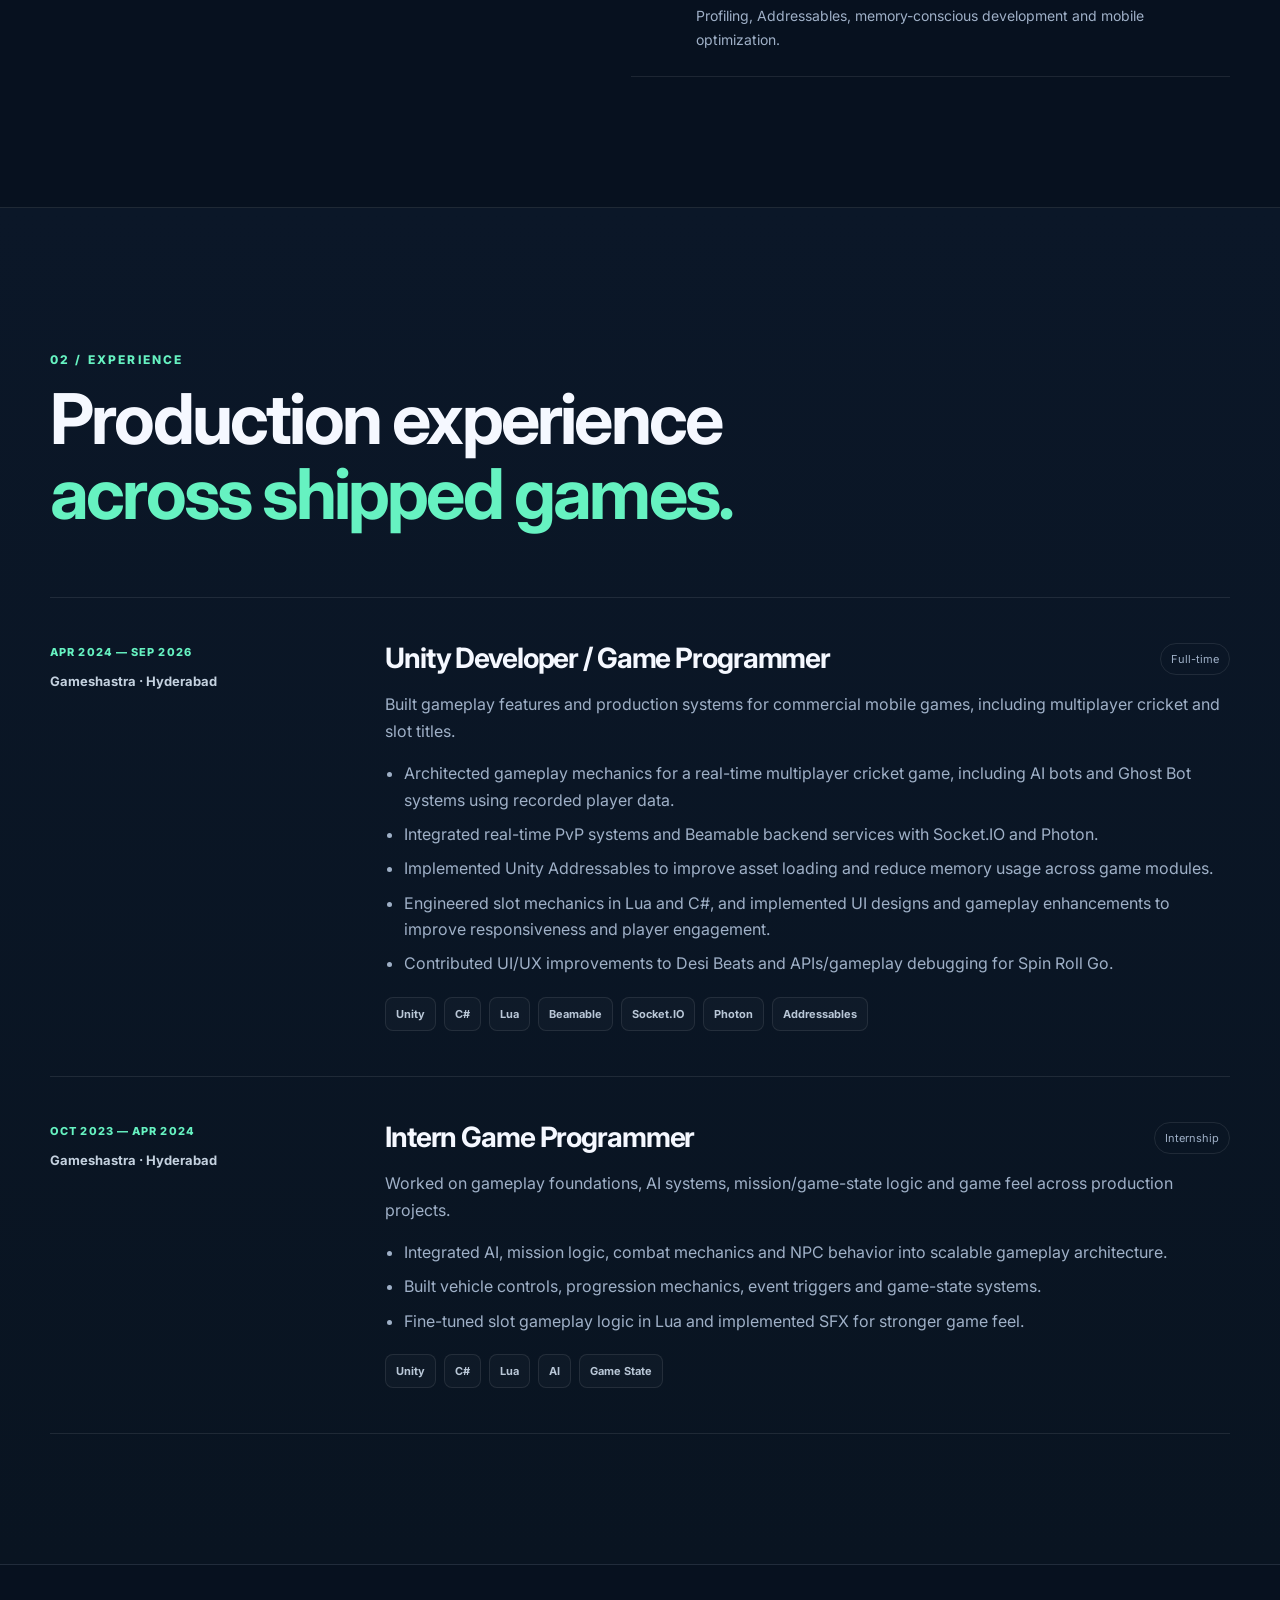
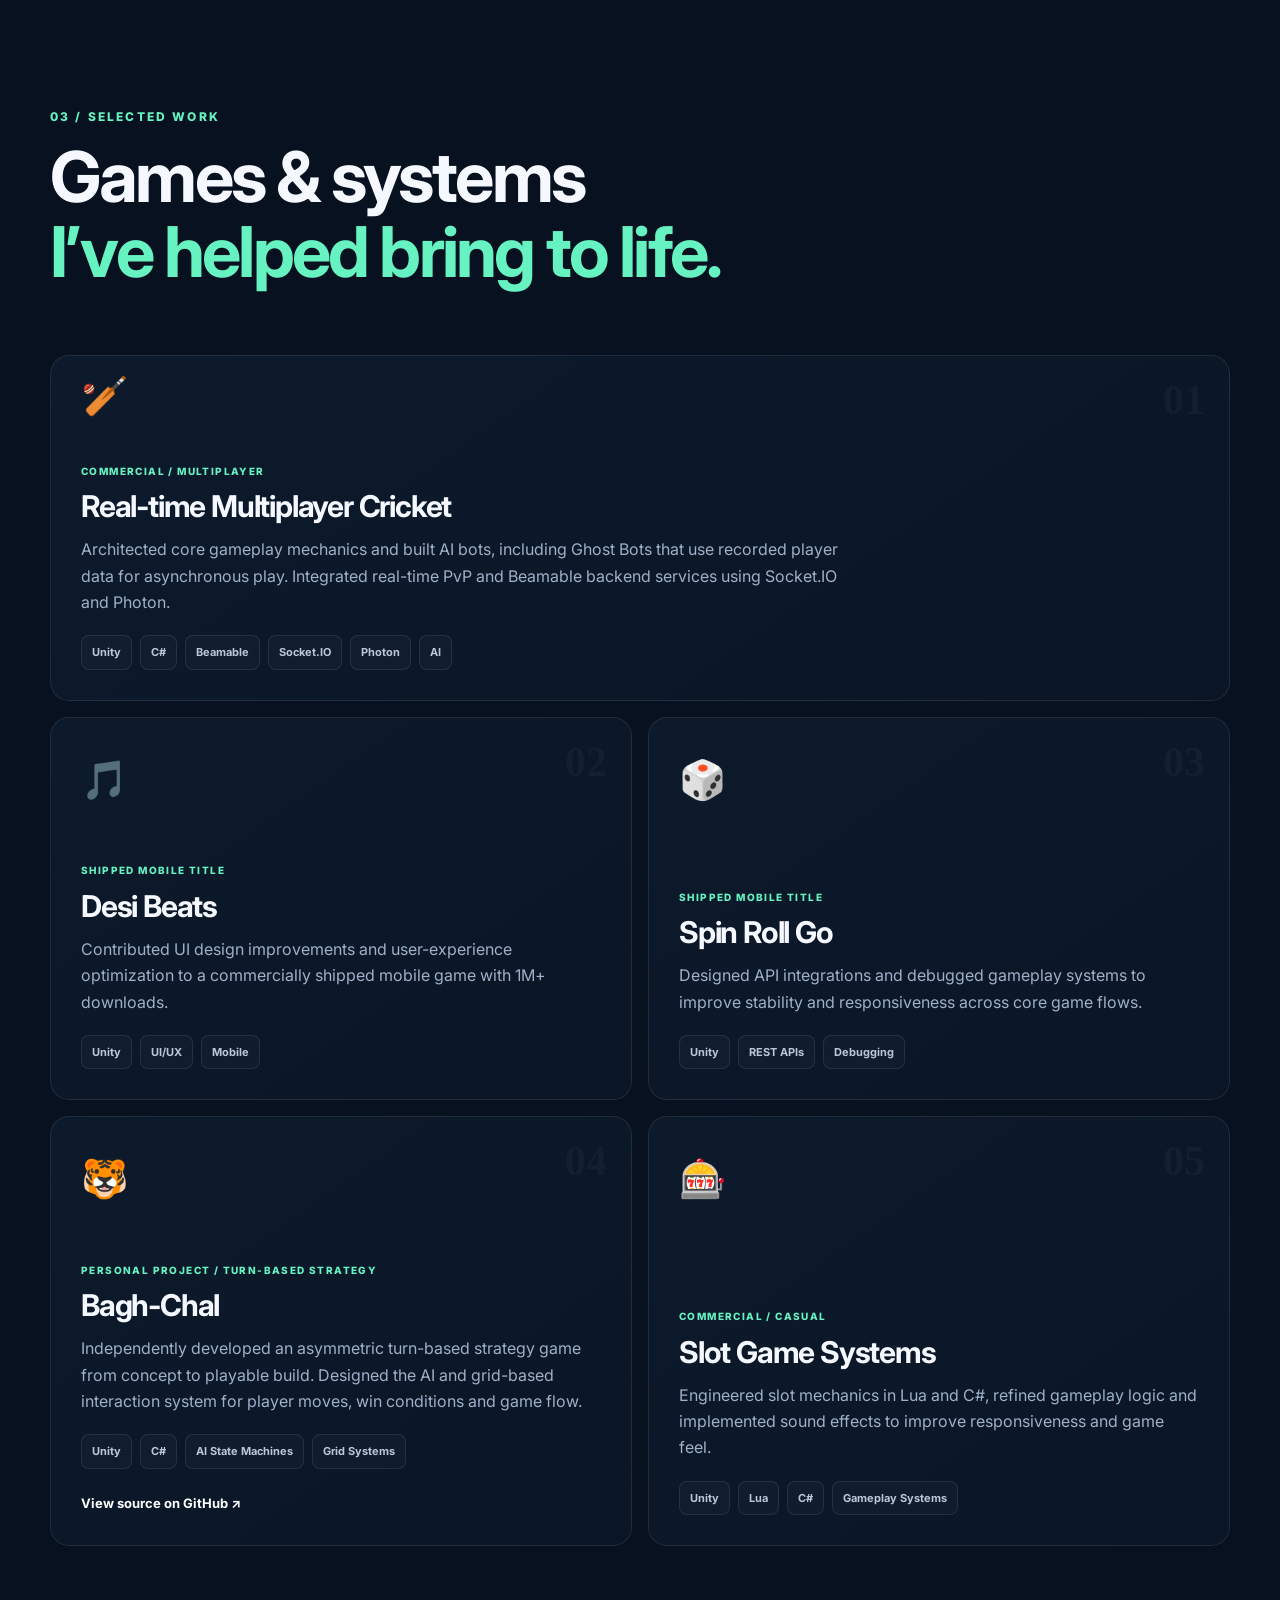
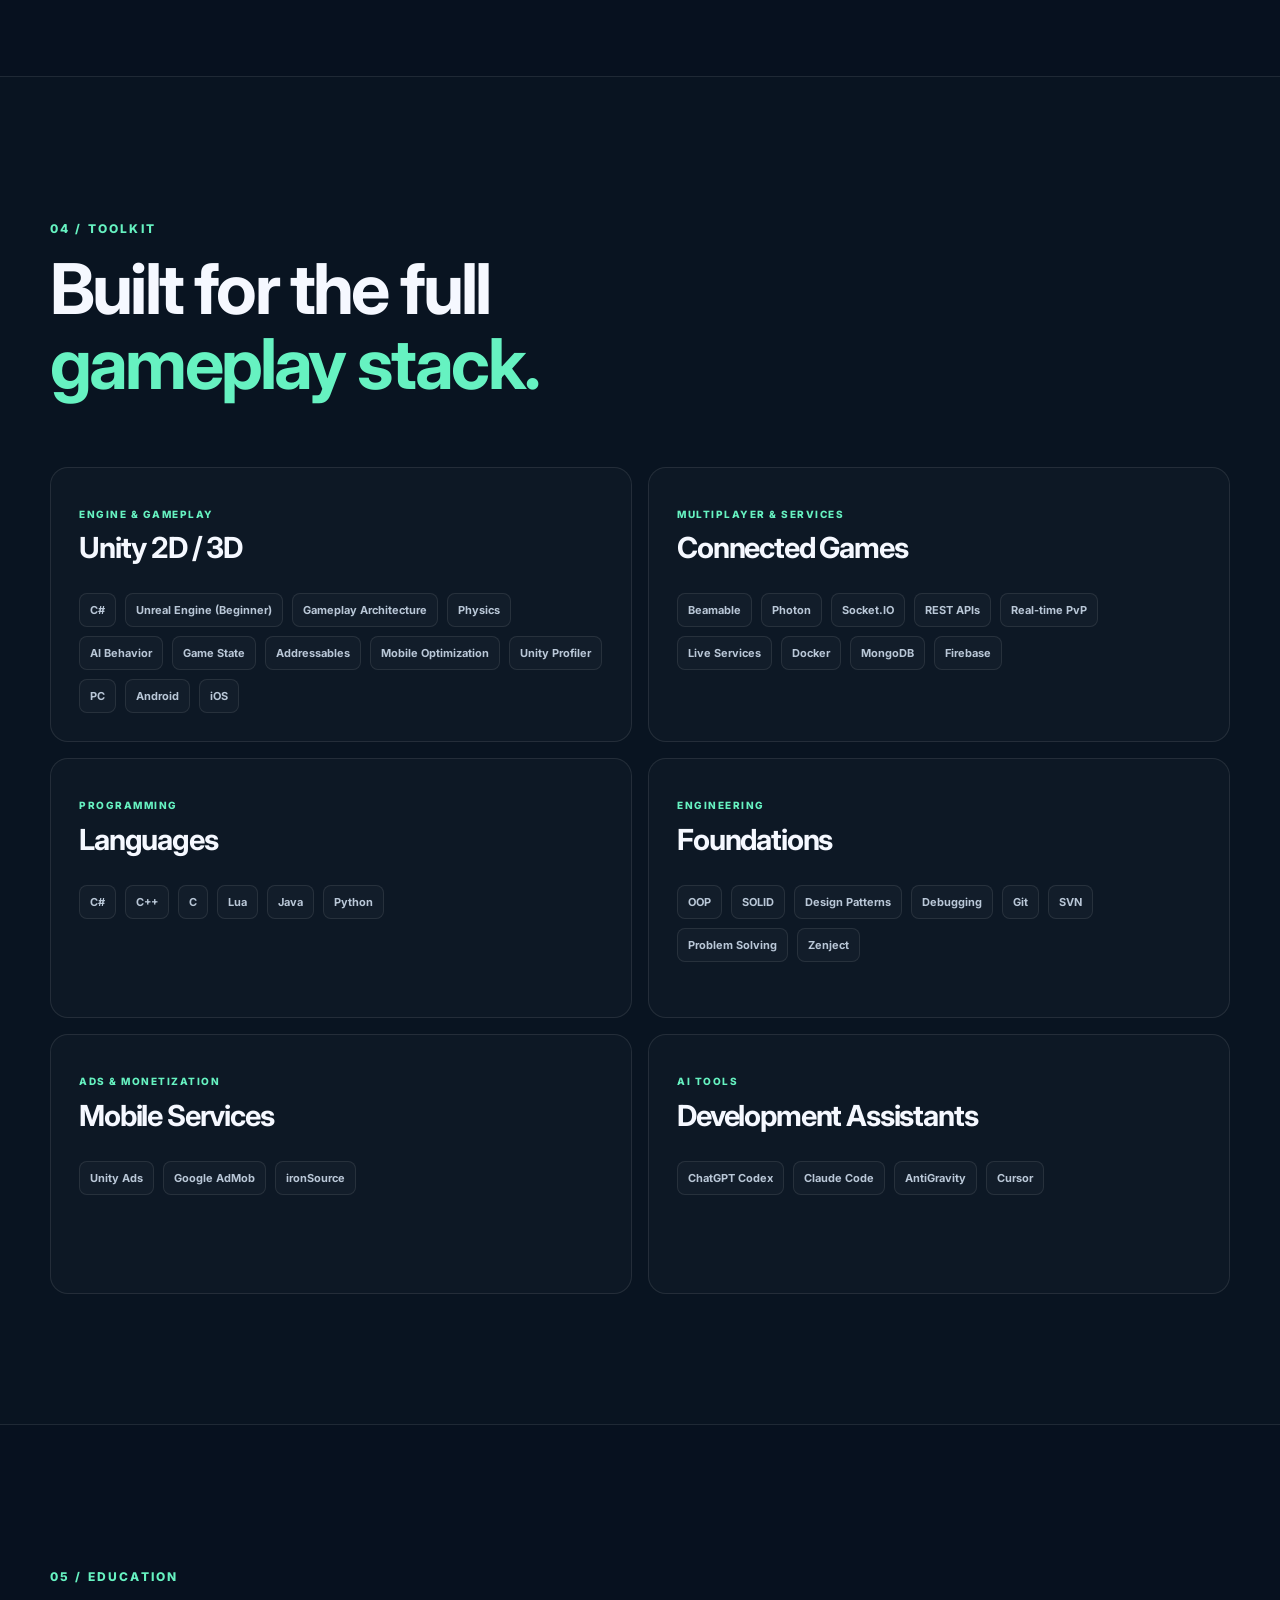
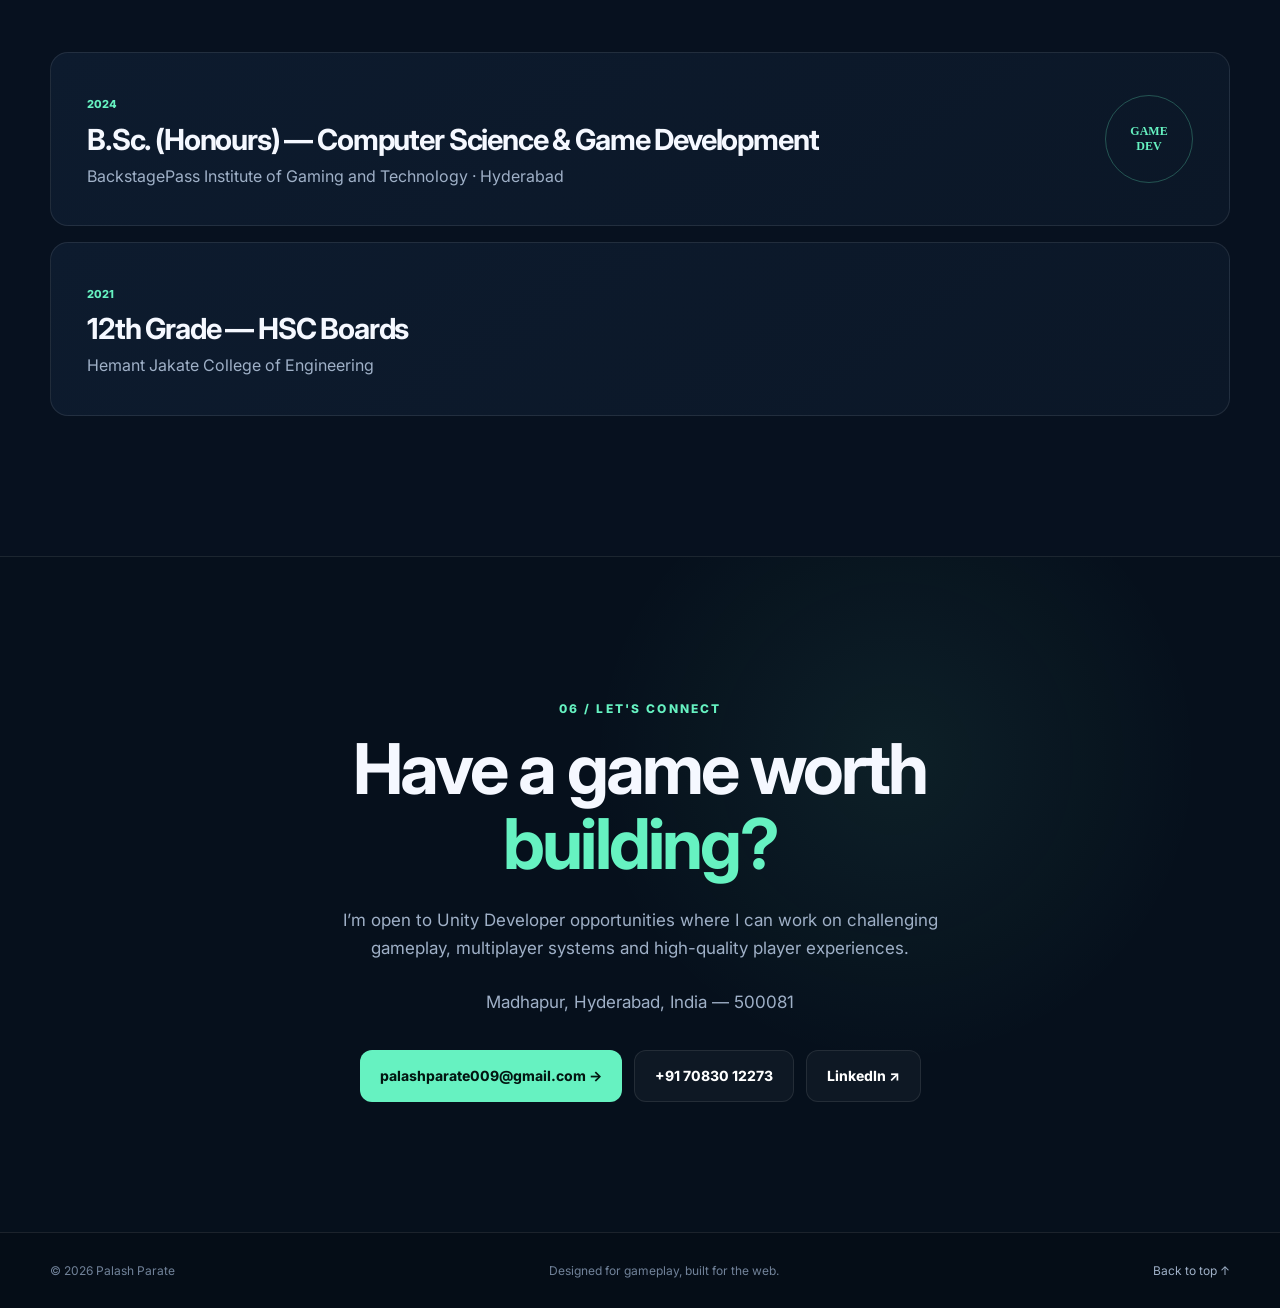
==== commit 817082ae: "Update index.html" ====
--- a/index.html
+++ b/index.html
@@ -134,7 +134,7 @@
         <article class="project-card featured reveal">
           <div class="project-index">01</div>
           <div class="project-icon" aria-hidden="true">🏏</div>
-          <div class="project-body"><span class="project-label">COMMERCIAL / MULTIPLAYER</span><h3>Real-time Multiplayer Cricket</h3><p>Gameplay architecture for a multiplayer cricket experience with AI bots, Ghost Bot asynchronous play, PvP connectivity and backend integration.</p><div class="chips"><span>Unity</span><span>C#</span><span>Beamable</span><span>Socket.IO</span><span>Photon</span><span>AI</span></div></div>
+          <div class="project-body"><span class="project-label">COMMERCIAL / MULTIPLAYER</span><h3>Real-time Multiplayer Cricket</h3><p>Architected core gameplay mechanics and built AI bots, including Ghost Bots that use recorded player data for asynchronous play. Integrated real-time PvP and Beamable backend services using Socket.IO and Photon.</p><div class="chips"><span>Unity</span><span>C#</span><span>Beamable</span><span>Socket.IO</span><span>Photon</span><span>AI</span></div></div>
         </article>
         <article class="project-card reveal">
           <div class="project-index">02</div><div class="project-icon">🎵</div>
@@ -146,11 +146,11 @@
         </article>
         <article class="project-card reveal">
           <div class="project-index">04</div><div class="project-icon">🐯</div>
-          <div class="project-body"><span class="project-label">PERSONAL PROJECT</span><h3>Bagh-Chal</h3><p>Independently developed a complete asymmetric turn-based strategy game with AI logic, grid interaction, move validation, win conditions and game flow.</p><div class="chips"><span>Unity</span><span>C#</span><span>AI State Machines</span><span>Grid Systems</span></div><a class="project-link" href="https://github.com/palashparate009/BagChal_Main" target="_blank" rel="noreferrer">View source on GitHub ↗</a></div>
+          <div class="project-body"><span class="project-label">PERSONAL PROJECT / TURN-BASED STRATEGY</span><h3>Bagh-Chal</h3><p>Independently developed an asymmetric turn-based strategy game from concept to playable build. Designed the AI and grid-based interaction system for player moves, win conditions and game flow.</p><div class="chips"><span>Unity</span><span>C#</span><span>AI State Machines</span><span>Grid Systems</span></div><a class="project-link" href="https://github.com/palashparate009/BagChal_Main" target="_blank" rel="noreferrer">View source on GitHub ↗</a></div>
         </article>
         <article class="project-card reveal delay-1">
           <div class="project-index">05</div><div class="project-icon">🎰</div>
-          <div class="project-body"><span class="project-label">COMMERCIAL / CASUAL</span><h3>Slot Game Systems</h3><p>Engineered slot mechanics using Lua and C#, including gameplay logic, architecture, audiovisual feedback and responsive UI/game-flow systems.</p><div class="chips"><span>Unity</span><span>Lua</span><span>C#</span><span>Gameplay Systems</span></div></div>
+          <div class="project-body"><span class="project-label">COMMERCIAL / CASUAL</span><h3>Slot Game Systems</h3><p>Engineered slot mechanics in Lua and C#, refined gameplay logic and implemented sound effects to improve responsiveness and game feel.</p><div class="chips"><span>Unity</span><span>Lua</span><span>C#</span><span>Gameplay Systems</span></div></div>
         </article>
       </div>
     </section>
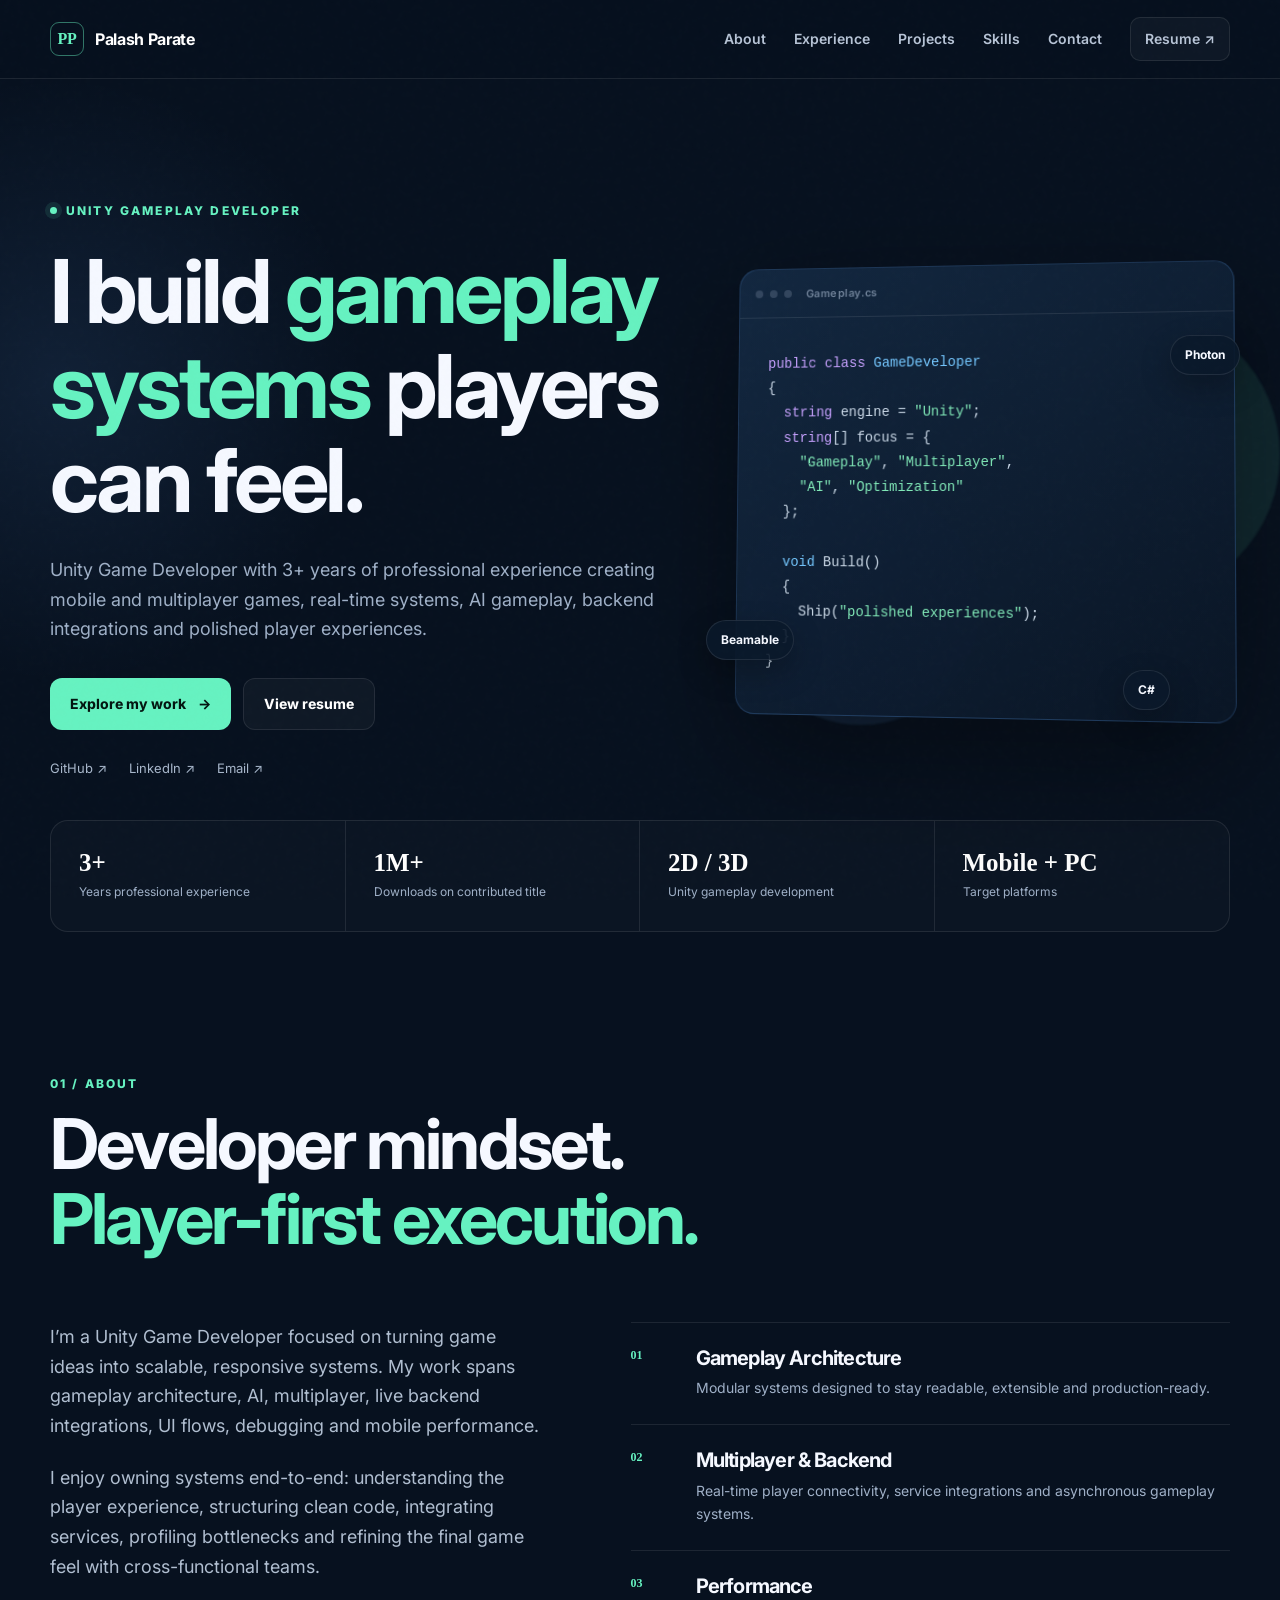
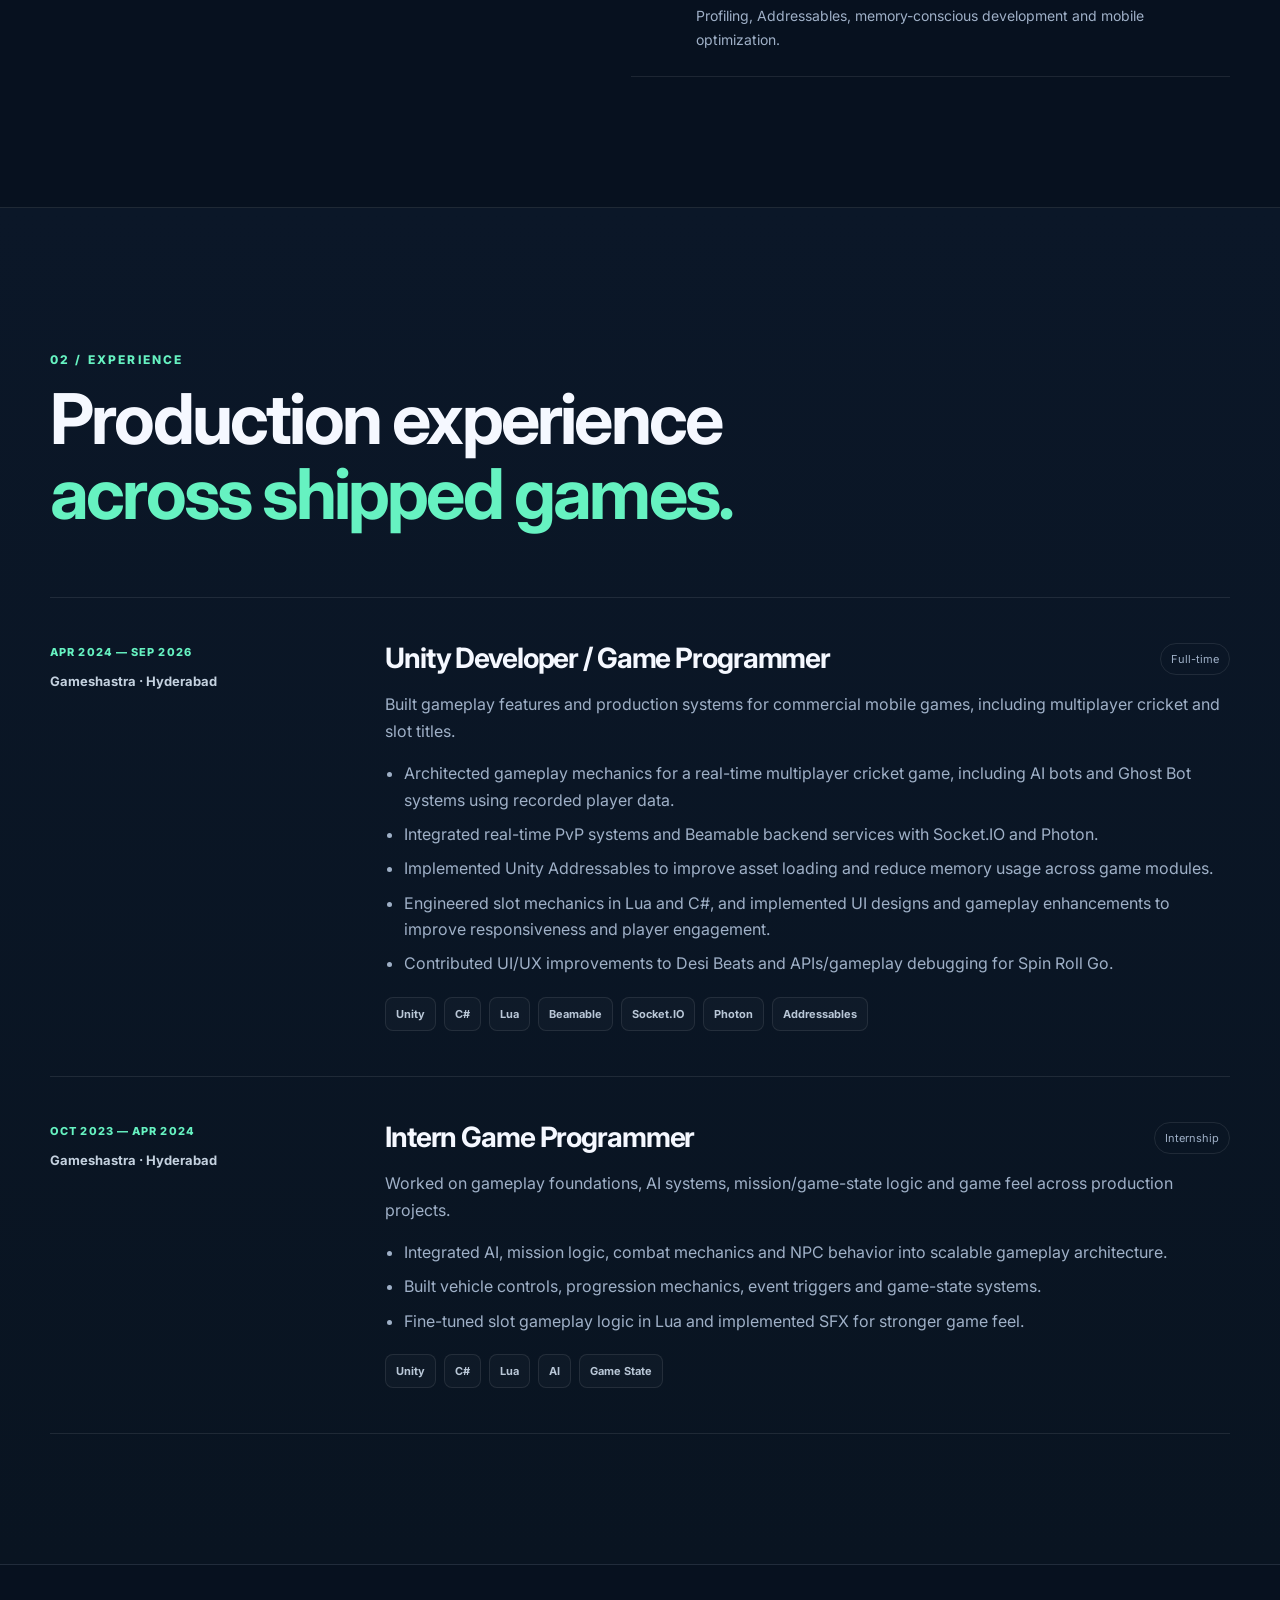
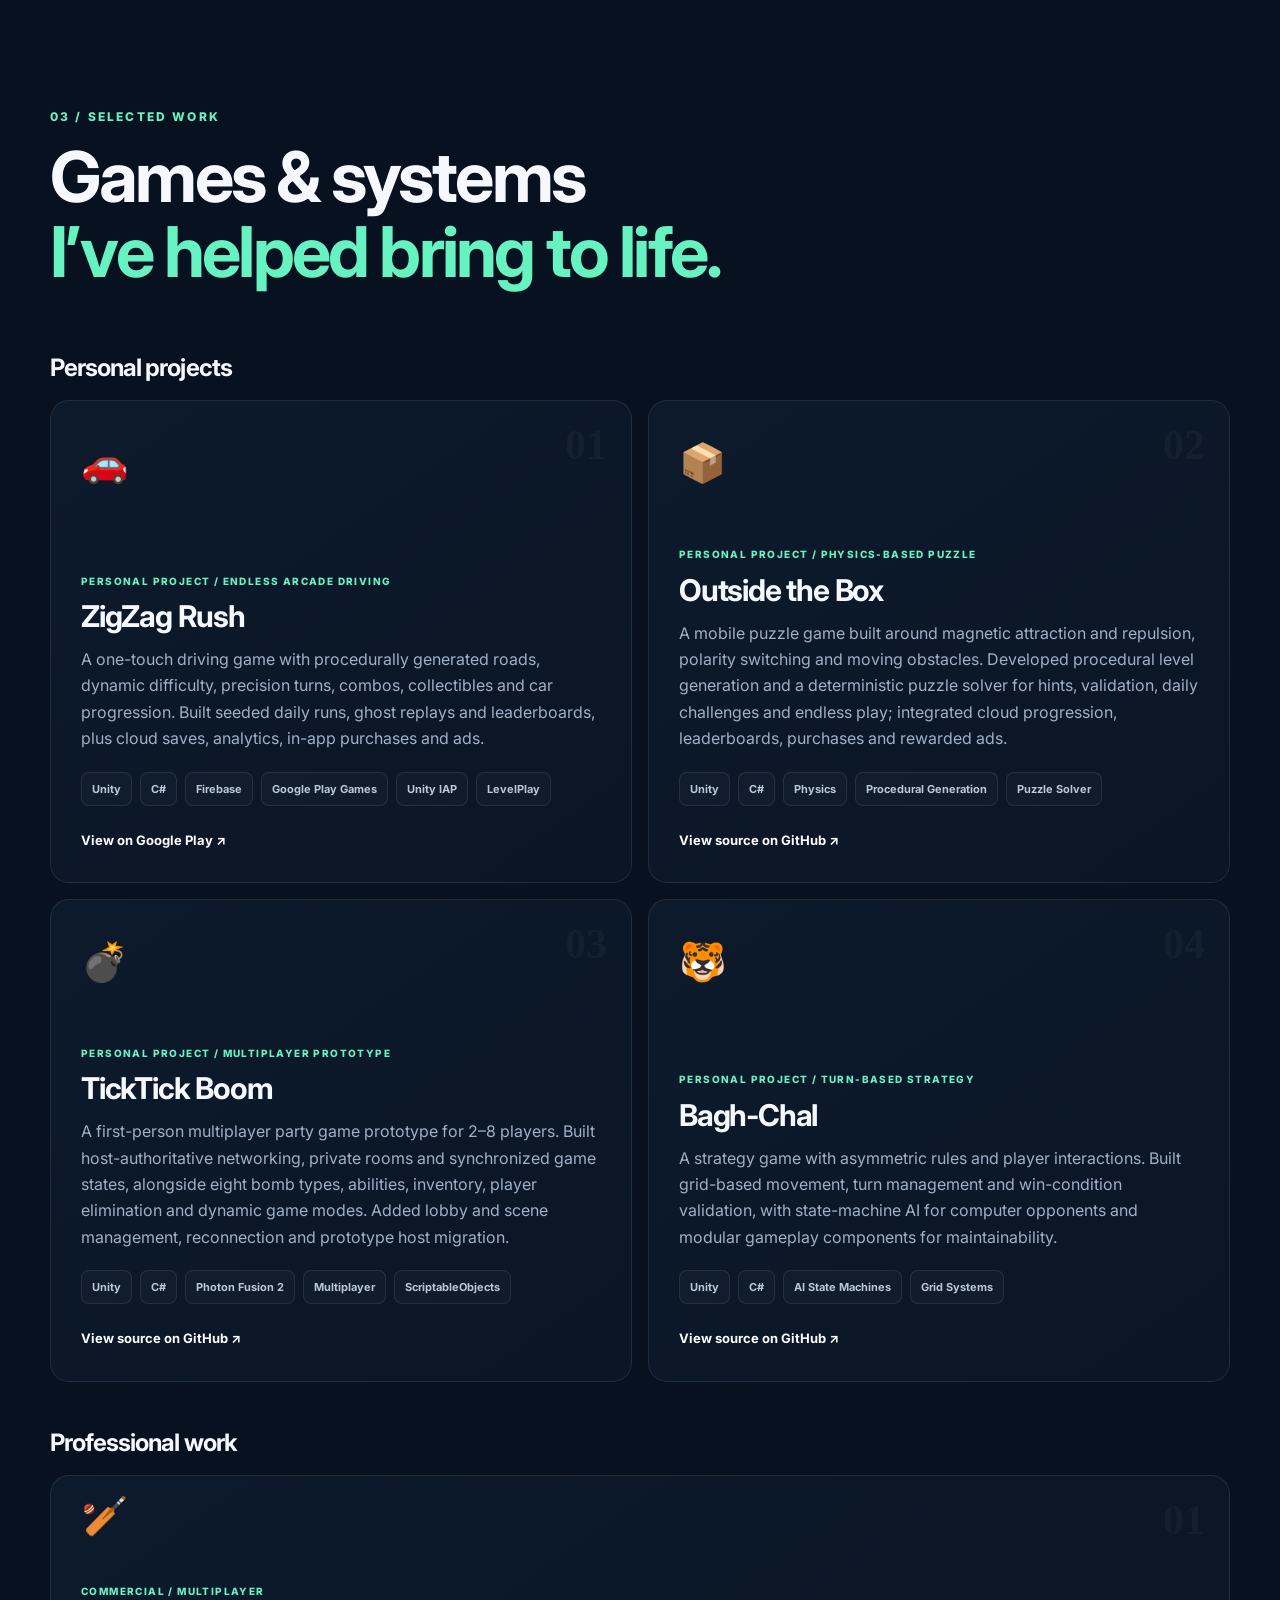
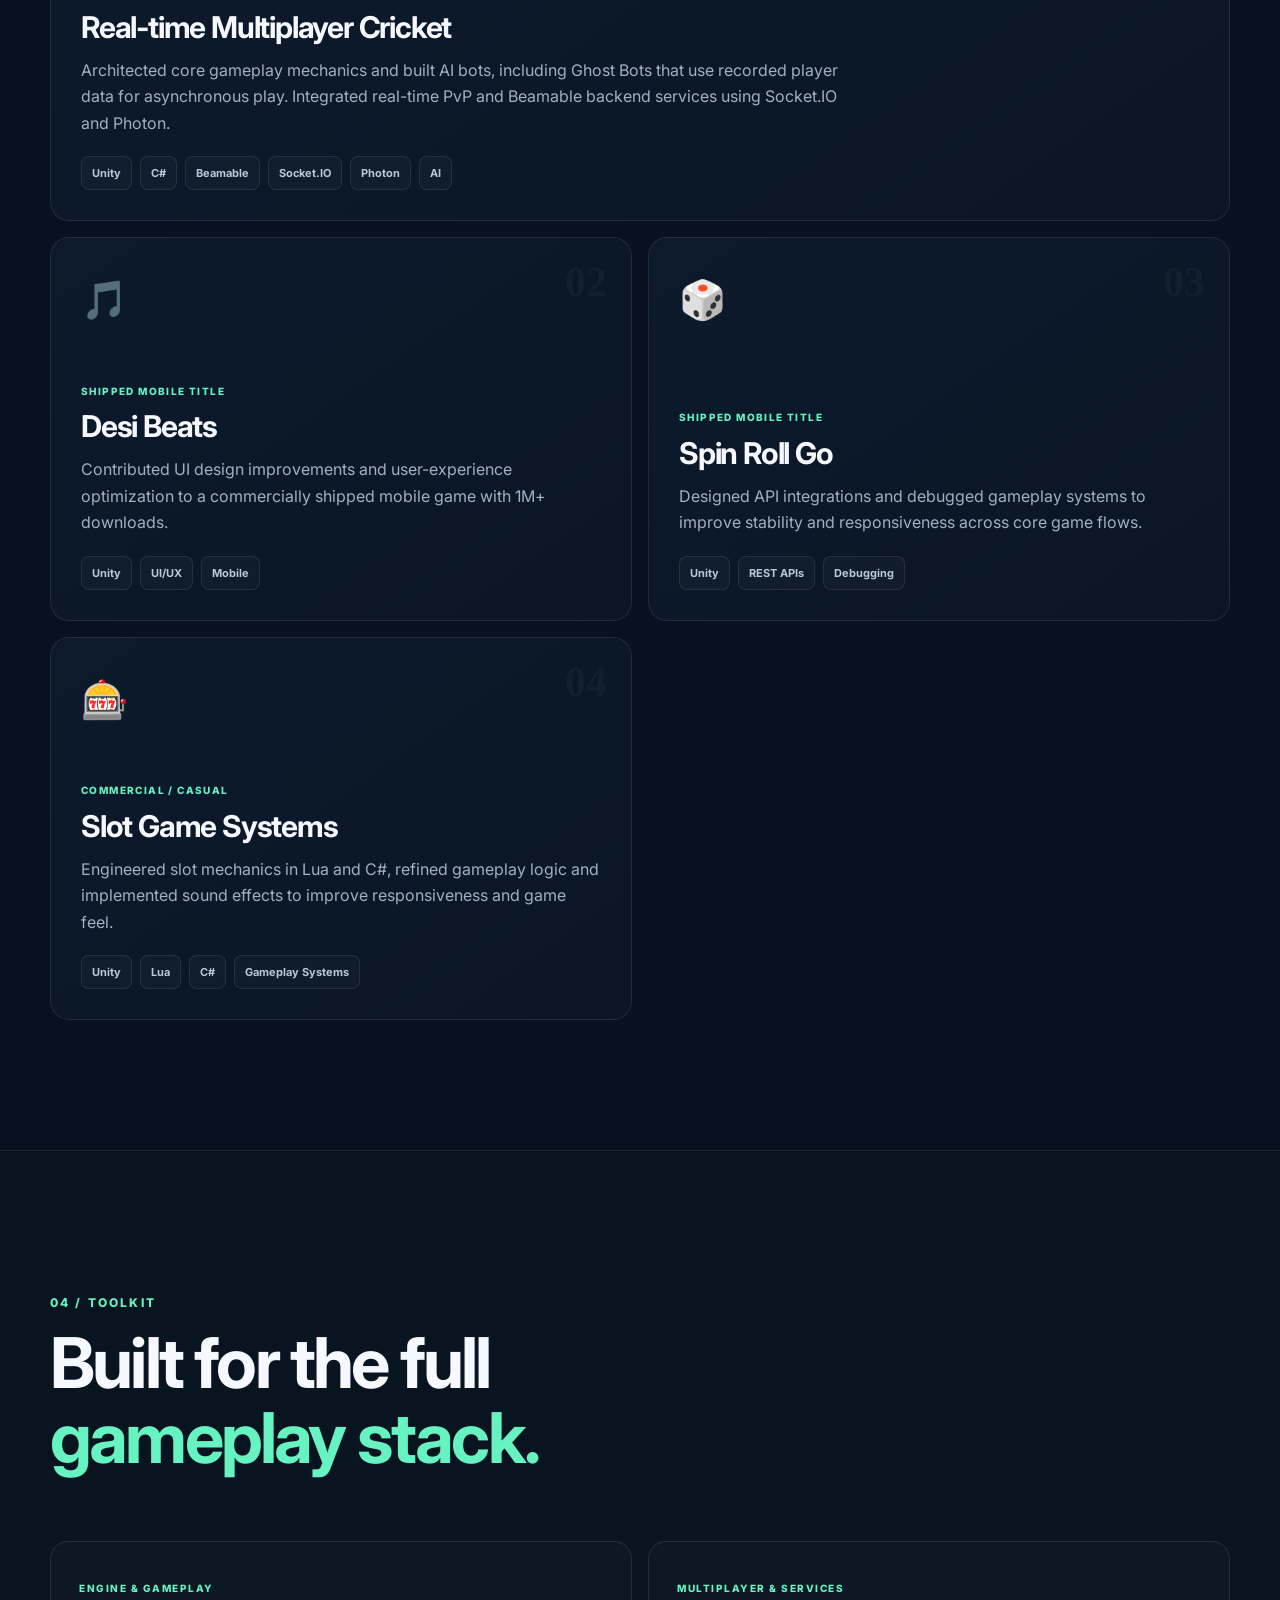
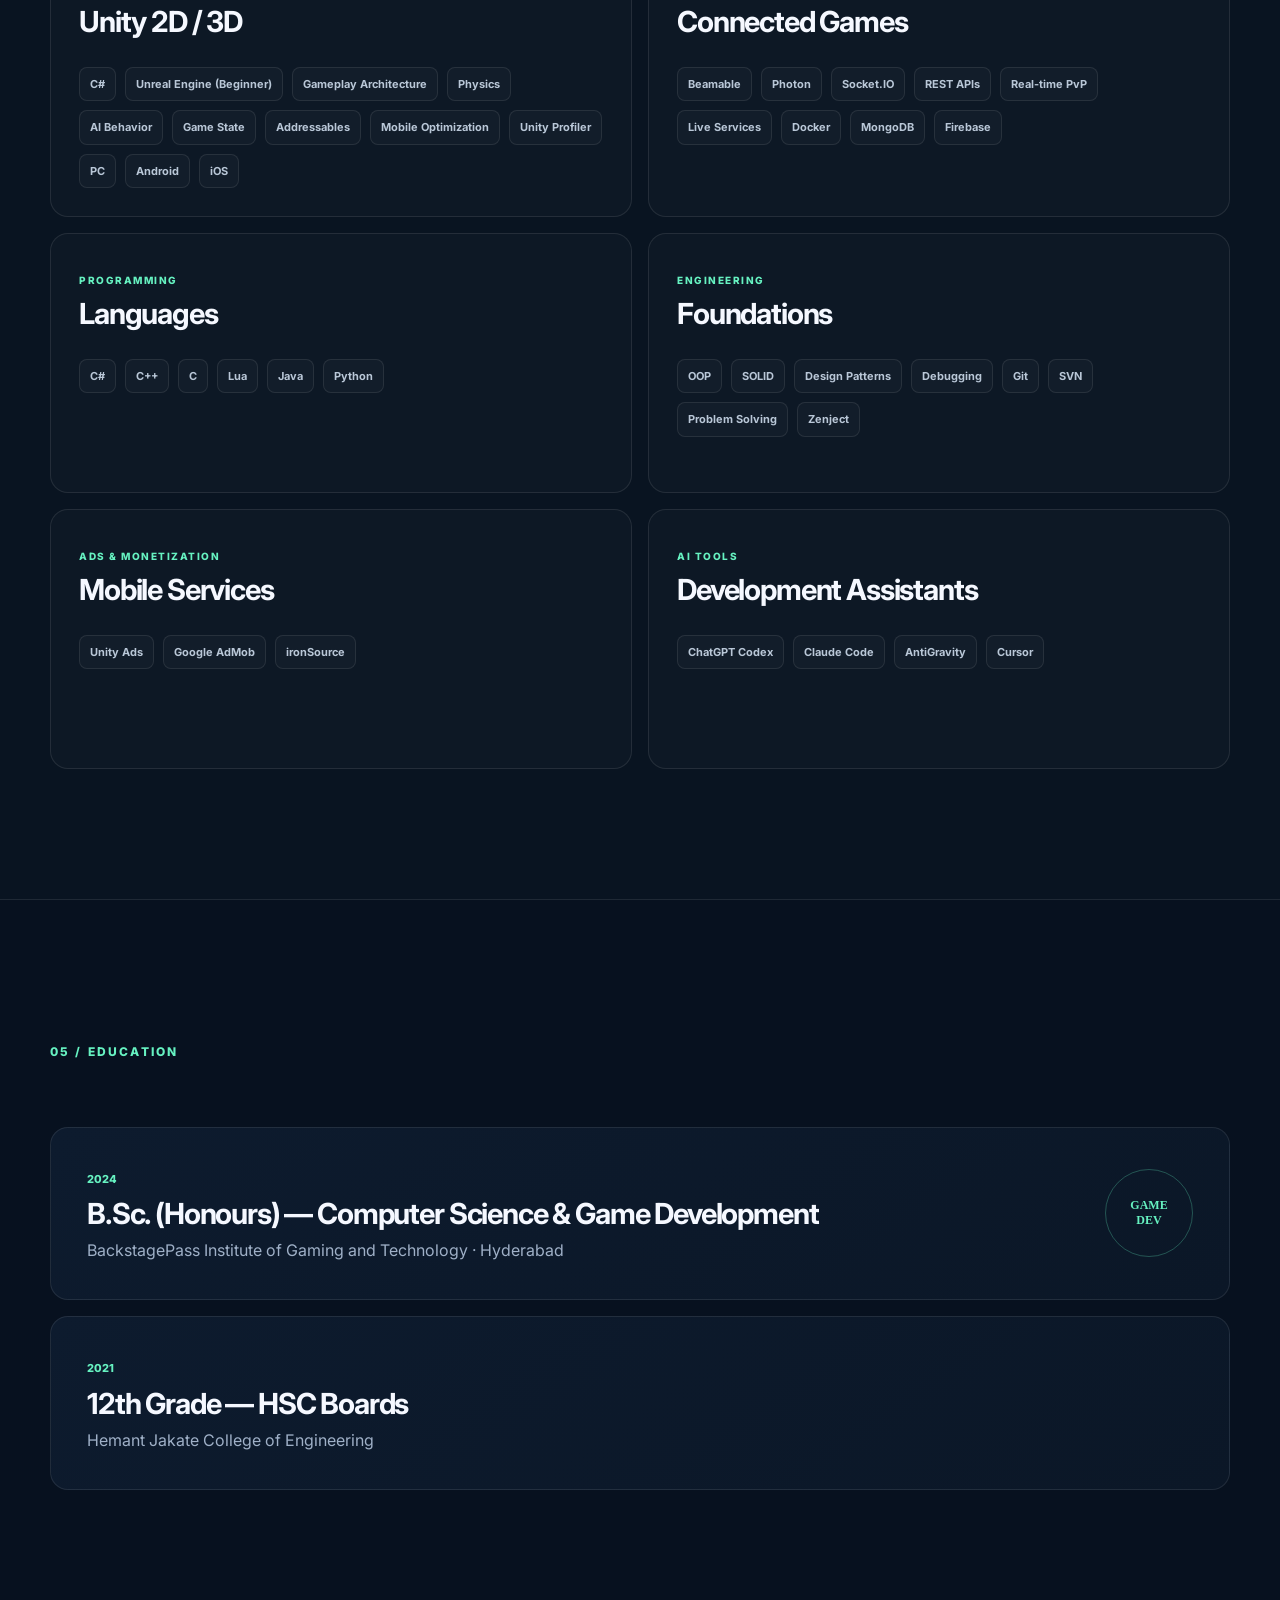
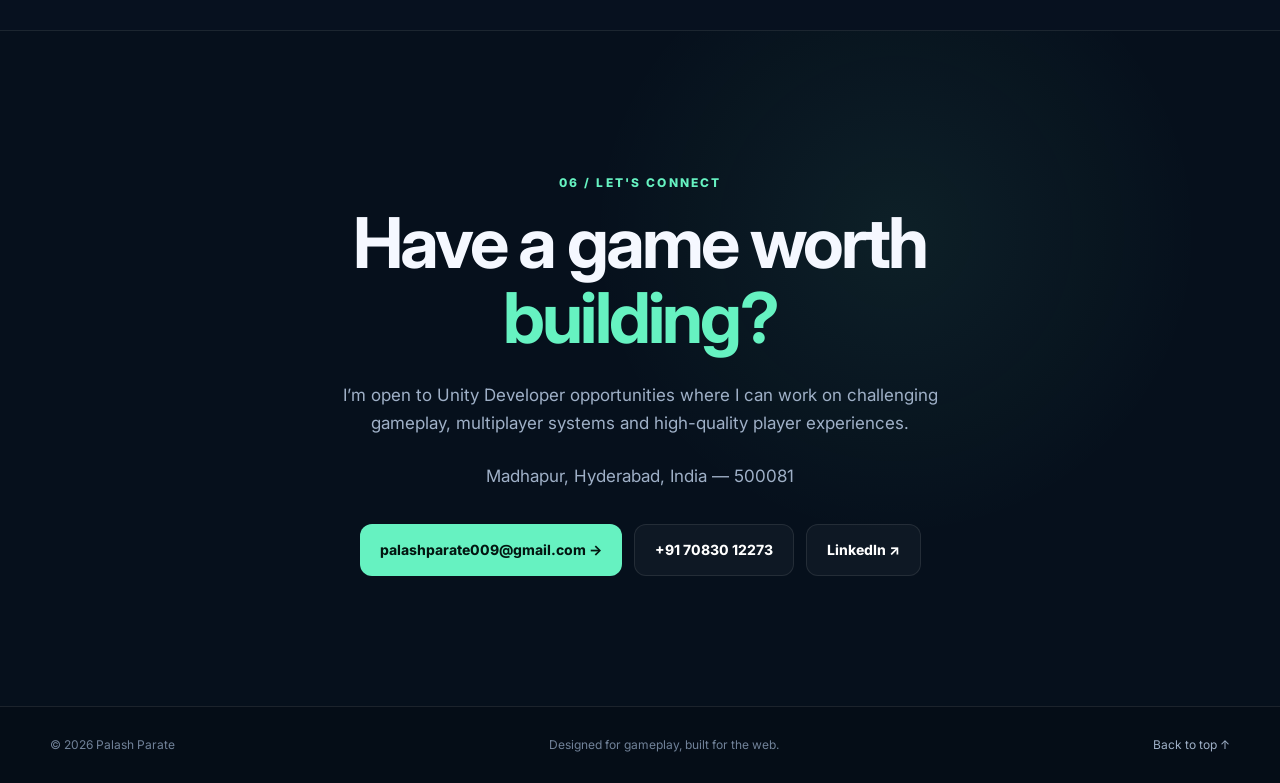
==== commit 6e8800b4: "NEW CHANGES" ====
--- a/index.html
+++ b/index.html
@@ -130,6 +130,26 @@
 
     <section class="section container" id="projects">
       <div class="section-head reveal"><p class="kicker">03 / SELECTED WORK</p><h2>Games & systems<br><span>I’ve helped bring to life.</span></h2></div>
+      <h3 class="project-group-title">Personal projects</h3>
+      <div class="project-grid">
+        <article class="project-card reveal">
+          <div class="project-index">01</div><div class="project-icon" aria-hidden="true">🚗</div>
+          <div class="project-body"><span class="project-label">PERSONAL PROJECT / ENDLESS ARCADE DRIVING</span><h3>ZigZag Rush</h3><p>A one-touch driving game with procedurally generated roads, dynamic difficulty, precision turns, combos, collectibles and car progression. Built seeded daily runs, ghost replays and leaderboards, plus cloud saves, analytics, in-app purchases and ads.</p><div class="chips"><span>Unity</span><span>C#</span><span>Firebase</span><span>Google Play Games</span><span>Unity IAP</span><span>LevelPlay</span></div><a class="project-link" href="https://play.google.com/store/apps/details?id=com.zigzagstudio.zigzagrush" target="_blank" rel="noreferrer">View on Google Play ↗</a></div>
+        </article>
+        <article class="project-card reveal delay-1">
+          <div class="project-index">02</div><div class="project-icon" aria-hidden="true">📦</div>
+          <div class="project-body"><span class="project-label">PERSONAL PROJECT / PHYSICS-BASED PUZZLE</span><h3>Outside the Box</h3><p>A mobile puzzle game built around magnetic attraction and repulsion, polarity switching and moving obstacles. Developed procedural level generation and a deterministic puzzle solver for hints, validation, daily challenges and endless play; integrated cloud progression, leaderboards, purchases and rewarded ads.</p><div class="chips"><span>Unity</span><span>C#</span><span>Physics</span><span>Procedural Generation</span><span>Puzzle Solver</span></div><a class="project-link" href="https://github.com/palashparate009/outside-the-box" target="_blank" rel="noreferrer">View source on GitHub ↗</a></div>
+        </article>
+        <article class="project-card reveal">
+          <div class="project-index">03</div><div class="project-icon" aria-hidden="true">💣</div>
+          <div class="project-body"><span class="project-label">PERSONAL PROJECT / MULTIPLAYER PROTOTYPE</span><h3>TickTick Boom</h3><p>A first-person multiplayer party game prototype for 2–8 players. Built host-authoritative networking, private rooms and synchronized game states, alongside eight bomb types, abilities, inventory, player elimination and dynamic game modes. Added lobby and scene management, reconnection and prototype host migration.</p><div class="chips"><span>Unity</span><span>C#</span><span>Photon Fusion 2</span><span>Multiplayer</span><span>ScriptableObjects</span></div><a class="project-link" href="https://github.com/palashparate009/TickTickBoom" target="_blank" rel="noreferrer">View source on GitHub ↗</a></div>
+        </article>
+        <article class="project-card reveal delay-1">
+          <div class="project-index">04</div><div class="project-icon" aria-hidden="true">🐯</div>
+          <div class="project-body"><span class="project-label">PERSONAL PROJECT / TURN-BASED STRATEGY</span><h3>Bagh-Chal</h3><p>A strategy game with asymmetric rules and player interactions. Built grid-based movement, turn management and win-condition validation, with state-machine AI for computer opponents and modular gameplay components for maintainability.</p><div class="chips"><span>Unity</span><span>C#</span><span>AI State Machines</span><span>Grid Systems</span></div><a class="project-link" href="https://github.com/palashparate009/BagChal_Main" target="_blank" rel="noreferrer">View source on GitHub ↗</a></div>
+        </article>
+      </div>
+      <h3 class="project-group-title">Professional work</h3>
       <div class="project-grid">
         <article class="project-card featured reveal">
           <div class="project-index">01</div>
@@ -144,12 +164,8 @@
           <div class="project-index">03</div><div class="project-icon">🎲</div>
           <div class="project-body"><span class="project-label">SHIPPED MOBILE TITLE</span><h3>Spin Roll Go</h3><p>Designed API integrations and debugged gameplay systems to improve stability and responsiveness across core game flows.</p><div class="chips"><span>Unity</span><span>REST APIs</span><span>Debugging</span></div></div>
         </article>
-        <article class="project-card reveal">
-          <div class="project-index">04</div><div class="project-icon">🐯</div>
-          <div class="project-body"><span class="project-label">PERSONAL PROJECT / TURN-BASED STRATEGY</span><h3>Bagh-Chal</h3><p>Independently developed an asymmetric turn-based strategy game from concept to playable build. Designed the AI and grid-based interaction system for player moves, win conditions and game flow.</p><div class="chips"><span>Unity</span><span>C#</span><span>AI State Machines</span><span>Grid Systems</span></div><a class="project-link" href="https://github.com/palashparate009/BagChal_Main" target="_blank" rel="noreferrer">View source on GitHub ↗</a></div>
-        </article>
-        <article class="project-card reveal delay-1">
-          <div class="project-index">05</div><div class="project-icon">🎰</div>
+        <article class="project-card reveal delay-1">
+          <div class="project-index">04</div><div class="project-icon">🎰</div>
           <div class="project-body"><span class="project-label">COMMERCIAL / CASUAL</span><h3>Slot Game Systems</h3><p>Engineered slot mechanics in Lua and C#, refined gameplay logic and implemented sound effects to improve responsiveness and game feel.</p><div class="chips"><span>Unity</span><span>Lua</span><span>C#</span><span>Gameplay Systems</span></div></div>
         </article>
       </div>
--- a/style.css
+++ b/style.css
@@ -1,7 +1,9 @@
 :root{--bg:#07111f;--bg2:#0b1728;--panel:#0e1c2e;--panel2:#101f33;--text:#f5f8ff;--muted:#9fb0c7;--line:rgba(255,255,255,.09);--accent:#66f2c1;--accent2:#66a8ff;--max:1180px}*{box-sizing:border-box}html{scroll-behavior:smooth}body{margin:0;background:var(--bg);color:var(--text);font-family:Inter,system-ui,sans-serif;line-height:1.65;overflow-x:hidden}.noise{position:fixed;inset:0;pointer-events:none;opacity:.025;z-index:100;background-image:url("data:image/svg+xml,%3Csvg viewBox='0 0 180 180' xmlns='http://www.w3.org/2000/svg'%3E%3Cfilter id='n'%3E%3CfeTurbulence type='fractalNoise' baseFrequency='.8' numOctaves='3' stitchTiles='stitch'/%3E%3C/filter%3E%3Crect width='100%25' height='100%25' filter='url(%23n)' opacity='.5'/%3E%3C/svg%3E")}.container{width:min(calc(100% - 40px),var(--max));margin:auto}.nav-shell{position:fixed;top:0;left:0;width:100%;z-index:50;background:rgba(7,17,31,.72);backdrop-filter:blur(18px);border-bottom:1px solid var(--line)}.nav{height:78px;display:flex;align-items:center;justify-content:space-between}.brand{display:flex;align-items:center;gap:11px;color:#fff;text-decoration:none;font-weight:700;letter-spacing:-.02em}.brand-mark{display:grid;place-items:center;width:34px;height:34px;border:1px solid rgba(102,242,193,.45);border-radius:9px;color:var(--accent);font-family:"Space Grotesk"}.nav-links{display:flex;align-items:center;gap:28px}.nav-links a{color:#b7c4d6;text-decoration:none;font-size:14px;font-weight:600;transition:.2s}.nav-links a:hover{color:#fff}.nav-cta{padding:9px 14px;border:1px solid var(--line);border-radius:10px;background:rgba(255,255,255,.035)}.menu-btn{display:none;background:none;border:0;color:#fff;font-size:24px}.hero{min-height:820px;padding-top:160px;display:grid;grid-template-columns:1.1fr .9fr;gap:70px;align-items:center;position:relative}.hero:before{content:"";position:absolute;width:660px;height:660px;left:-320px;top:50px;background:radial-gradient(circle,rgba(102,168,255,.1),transparent 65%);pointer-events:none}.eyebrow,.kicker{font-size:12px;letter-spacing:.18em;font-weight:800;color:var(--accent);text-transform:uppercase}.eyebrow{display:flex;align-items:center;gap:9px}.dot{width:7px;height:7px;border-radius:50%;background:var(--accent);box-shadow:0 0 0 5px rgba(102,242,193,.1)}h1,h2,h3{font-family:"Space Grotesk",Inter,sans-serif;margin:0;line-height:1.07;letter-spacing:-.04em}.hero h1{font-size:clamp(54px,7vw,88px);margin:24px 0 28px;max-width:760px}.hero h1 span,.section-head h2 span,.contact-inner h2 span{color:var(--accent)}.hero-text{font-size:18px;color:var(--muted);max-width:680px;margin:0}.hero-actions,.contact-actions{display:flex;gap:12px;flex-wrap:wrap;margin-top:34px}.btn{display:inline-flex;align-items:center;justify-content:center;gap:12px;min-height:52px;padding:0 20px;border-radius:12px;text-decoration:none;font-weight:750;font-size:14px}.primary{background:var(--accent);color:#031611}.secondary{border:1px solid var(--line);color:#fff;background:rgba(255,255,255,.035)}.social-row{display:flex;gap:22px;margin-top:28px}.social-row a,.project-link{font-size:13px;color:#a8b7cb;text-decoration:none}.social-row a:hover,.project-link:hover{color:var(--accent)}.hero-visual{position:relative;min-height:480px;display:grid;place-items:center}.engine-card{width:min(100%,520px);background:linear-gradient(145deg,rgba(18,39,64,.98),rgba(9,21,37,.98));border:1px solid rgba(102,168,255,.19);border-radius:20px;box-shadow:0 40px 120px rgba(0,0,0,.38);transform:perspective(1000px) rotateY(-5deg) rotateX(2deg);overflow:hidden;position:relative;z-index:2}.window-bar{height:50px;border-bottom:1px solid var(--line);display:flex;align-items:center;gap:7px;padding:0 16px;color:#6f8198}.window-bar span{width:8px;height:8px;border-radius:50%;background:#33465e}.window-bar b{font:600 11px Inter;margin-left:8px;letter-spacing:.04em}.engine-card pre{margin:0;padding:35px 30px 40px;overflow:hidden;color:#ccdae9;font:500 14px/1.8 ui-monospace,SFMono-Regular,Menlo,monospace}.c-purple{color:#c7a1ff}.c-blue{color:#74c7ff}.c-green{color:#80e9b8}.orb{position:absolute;border-radius:50%;filter:blur(1px)}.orb-a{width:290px;height:290px;background:rgba(102,242,193,.10);right:-50px;top:60px}.orb-b{width:240px;height:240px;background:rgba(102,168,255,.12);left:10px;bottom:5px}.floating-tag{position:absolute;z-index:3;background:rgba(10,25,43,.9);border:1px solid var(--line);padding:9px 14px;border-radius:999px;font-size:12px;font-weight:700;box-shadow:0 12px 30px rgba(0,0,0,.25)}.tag-one{right:-10px;top:85px}.tag-two{left:-25px;bottom:70px}.tag-three{right:60px;bottom:20px}.metrics{display:grid;grid-template-columns:repeat(4,1fr);border:1px solid var(--line);border-radius:18px;background:rgba(255,255,255,.02);overflow:hidden}.metrics div{padding:28px;border-right:1px solid var(--line)}.metrics div:last-child{border:0}.metrics strong{display:block;font:700 25px "Space Grotesk";color:#fff}.metrics span{font-size:12px;color:var(--muted)}.section{padding:130px 0}.section-head{margin-bottom:65px}.section-head h2,.contact-inner h2{font-size:clamp(42px,6vw,70px);margin-top:13px}.about-grid{display:grid;grid-template-columns:.9fr 1.1fr;gap:90px}.about-copy p{font-size:18px;color:#b0bed0;margin:0 0 22px}.principles{border-top:1px solid var(--line)}.principles article{display:grid;grid-template-columns:55px 1fr;gap:10px;padding:25px 0;border-bottom:1px solid var(--line)}.principles article>span{color:var(--accent);font:700 12px "Space Grotesk"}.principles h3{font-size:20px;margin-bottom:7px}.principles p{margin:0;color:var(--muted);font-size:14px}.experience-bg{background:linear-gradient(180deg,var(--bg2),#091421);border-top:1px solid var(--line);border-bottom:1px solid var(--line)}.timeline{border-top:1px solid var(--line)}.timeline-item{display:grid;grid-template-columns:280px 1fr;gap:55px;padding:45px 0;border-bottom:1px solid var(--line)}.time-meta span{display:block;color:var(--accent);font-size:11px;font-weight:800;letter-spacing:.1em}.time-meta b{display:block;margin-top:10px;color:#c4d1df;font-size:13px}.role-line{display:flex;align-items:center;justify-content:space-between;gap:20px}.role-line h3{font-size:28px}.role-line span{font-size:11px;padding:6px 10px;border:1px solid var(--line);border-radius:999px;color:var(--muted)}.time-content>p,.time-content li{color:var(--muted)}.time-content ul{padding-left:19px}.time-content li{margin:8px 0}.chips{display:flex;gap:8px;flex-wrap:wrap;margin-top:20px}.chips span,.skill-cloud span{font-size:11px;font-weight:700;color:#b9c7d7;border:1px solid var(--line);background:rgba(255,255,255,.025);padding:7px 10px;border-radius:8px}.project-grid{display:grid;grid-template-columns:repeat(2,1fr);gap:16px}.project-card{position:relative;min-height:365px;padding:30px;background:linear-gradient(145deg,#0d1a2b,#0a1626);border:1px solid var(--line);border-radius:19px;display:flex;flex-direction:column;transition:.25s;overflow:hidden}.project-card:hover{transform:translateY(-5px);border-color:rgba(102,242,193,.24)}.project-card.featured{grid-column:1/-1;min-height:340px}.project-index{position:absolute;top:20px;right:24px;font:700 42px "Space Grotesk";color:rgba(255,255,255,.035)}.project-icon{font-size:38px;margin-bottom:45px}.project-body{margin-top:auto}.project-label{font-size:10px;letter-spacing:.14em;color:var(--accent);font-weight:800}.project-body h3{font-size:30px;margin:8px 0 14px}.project-body p{color:var(--muted);max-width:760px;margin:0}.project-link{display:inline-block;margin-top:24px;color:#fff;font-weight:700}.skills-section{background:#091421;border-top:1px solid var(--line);border-bottom:1px solid var(--line)}.skills-grid{display:grid;grid-template-columns:repeat(2,1fr);gap:16px}.skill-panel{min-height:260px;padding:28px;border:1px solid var(--line);border-radius:18px;background:rgba(255,255,255,.02)}.skill-panel>p{font-size:10px;letter-spacing:.15em;color:var(--accent);font-weight:800}.skill-panel h3{font-size:29px;margin:10px 0 30px}.skill-cloud{display:flex;gap:9px;flex-wrap:wrap}.education{padding-bottom:140px}.education-card{display:flex;justify-content:space-between;align-items:center;padding:36px;border:1px solid var(--line);border-radius:18px;background:linear-gradient(145deg,#0d1b2e,#0b1727)}.education-card span{font-size:11px;color:var(--accent);font-weight:800}.education-card h3{font-size:29px;margin:8px 0}.education-card p{color:var(--muted);margin:0}.edu-badge{width:88px;height:88px;border-radius:50%;display:grid;place-items:center;text-align:center;border:1px solid rgba(102,242,193,.28);color:var(--accent);font:700 12px/1.3 "Space Grotesk";flex:none}.contact-section{padding:130px 0;background:radial-gradient(circle at 70% 30%,rgba(102,242,193,.07),transparent 30%),#06101c;border-top:1px solid var(--line)}.contact-inner{max-width:900px;text-align:center}.contact-inner>p:not(.kicker){max-width:660px;margin:25px auto 0;color:var(--muted);font-size:17px}.contact-actions{justify-content:center}footer{border-top:1px solid var(--line);padding:28px 0;background:#050d17}.footer-inner{display:flex;align-items:center;justify-content:space-between;color:#718299;font-size:12px}.footer-inner a{color:#9fb0c7;text-decoration:none}.reveal{opacity:0;transform:translateY(24px);transition:opacity .7s ease,transform .7s ease}.reveal.visible{opacity:1;transform:none}.delay-1{transition-delay:.08s}@media(max-width:900px){.nav-links{position:absolute;top:78px;left:0;width:100%;padding:22px;background:#091523;border-bottom:1px solid var(--line);display:none;flex-direction:column;align-items:flex-start}.nav-links.open{display:flex}.menu-btn{display:block}.hero{grid-template-columns:1fr;padding-top:140px;padding-bottom:90px;gap:40px}.hero-visual{min-height:390px}.engine-card{transform:none}.metrics{grid-template-columns:repeat(2,1fr)}.metrics div:nth-child(2){border-right:0}.metrics div:nth-child(-n+2){border-bottom:1px solid var(--line)}.about-grid{grid-template-columns:1fr;gap:45px}.timeline-item{grid-template-columns:1fr;gap:25px}.project-grid,.skills-grid{grid-template-columns:1fr}.project-card.featured{grid-column:auto}.section{padding:95px 0}}@media(max-width:600px){.container{width:min(calc(100% - 26px),var(--max))}.nav{height:68px}.nav-links{top:68px}.brand span:last-child{font-size:14px}.hero{min-height:auto;padding-top:115px}.hero h1{font-size:48px}.hero-text{font-size:16px}.hero-actions .btn{width:100%}.hero-visual{min-height:340px}.engine-card pre{font-size:11px;padding:25px 18px}.floating-tag{display:none}.metrics{grid-template-columns:1fr}.metrics div{border-right:0!important;border-bottom:1px solid var(--line)!important}.metrics div:last-child{border-bottom:0!important}.section-head{margin-bottom:40px}.section-head h2,.contact-inner h2{font-size:42px}.role-line{align-items:flex-start;flex-direction:column}.role-line h3,.project-body h3,.education-card h3{font-size:25px}.project-card{min-height:330px;padding:23px}.education-card{align-items:flex-start;gap:20px}.edu-badge{width:65px;height:65px}.footer-inner{gap:15px;flex-direction:column;text-align:center}.social-row{flex-wrap:wrap}}
 :is(.education-card) + .education-card{margin-top:16px}
 
-/* Motion and interaction */
+  .project-group-title{font-size:24px;margin:48px 0 20px;color:var(--text)}
+
+  /* Motion and interaction */
 .scroll-progress{position:fixed;z-index:100;top:0;left:0;width:100%;height:3px;background:linear-gradient(90deg,var(--accent),var(--accent2));transform:scaleX(0);transform-origin:left;pointer-events:none}
 .reveal{opacity:1;transform:none}
 .motion-ready .reveal{opacity:0;transform:translateY(40px);transition:opacity .8s ease,transform .8s cubic-bezier(.2,.7,.2,1)}
